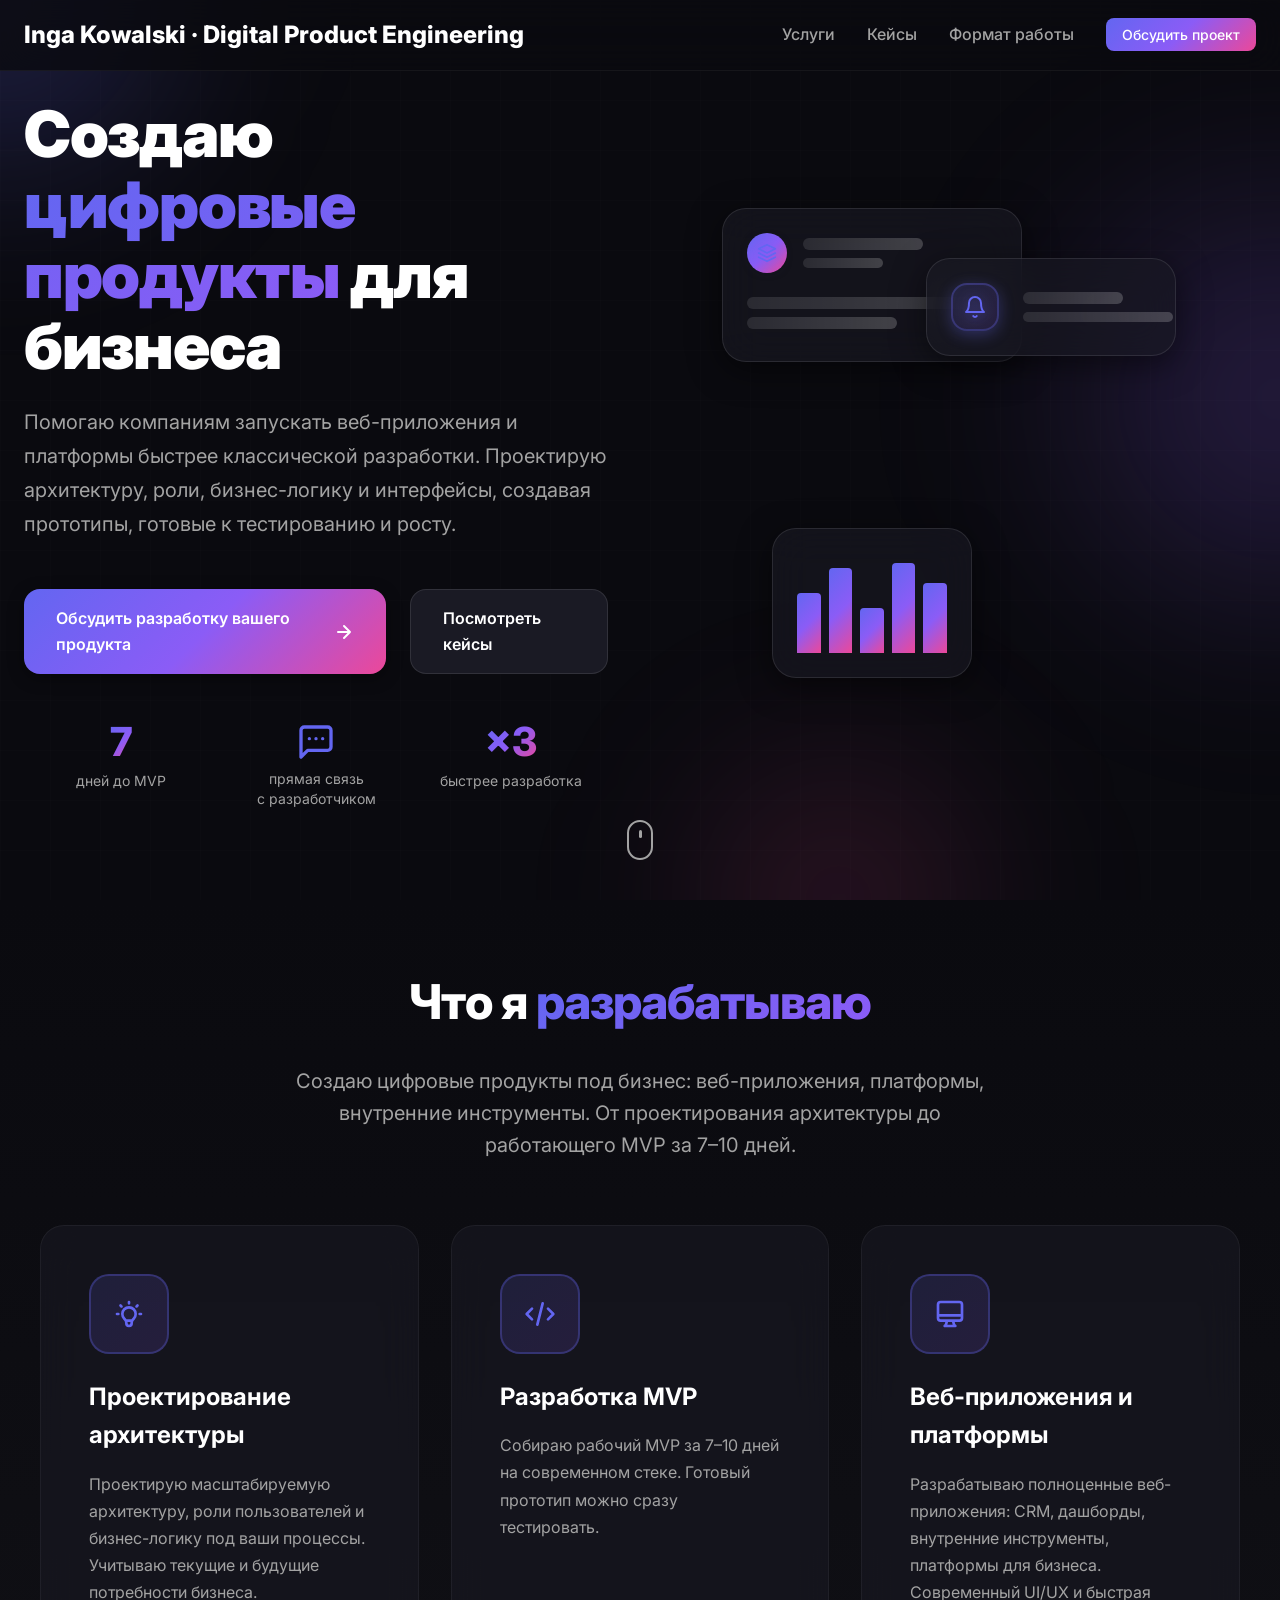
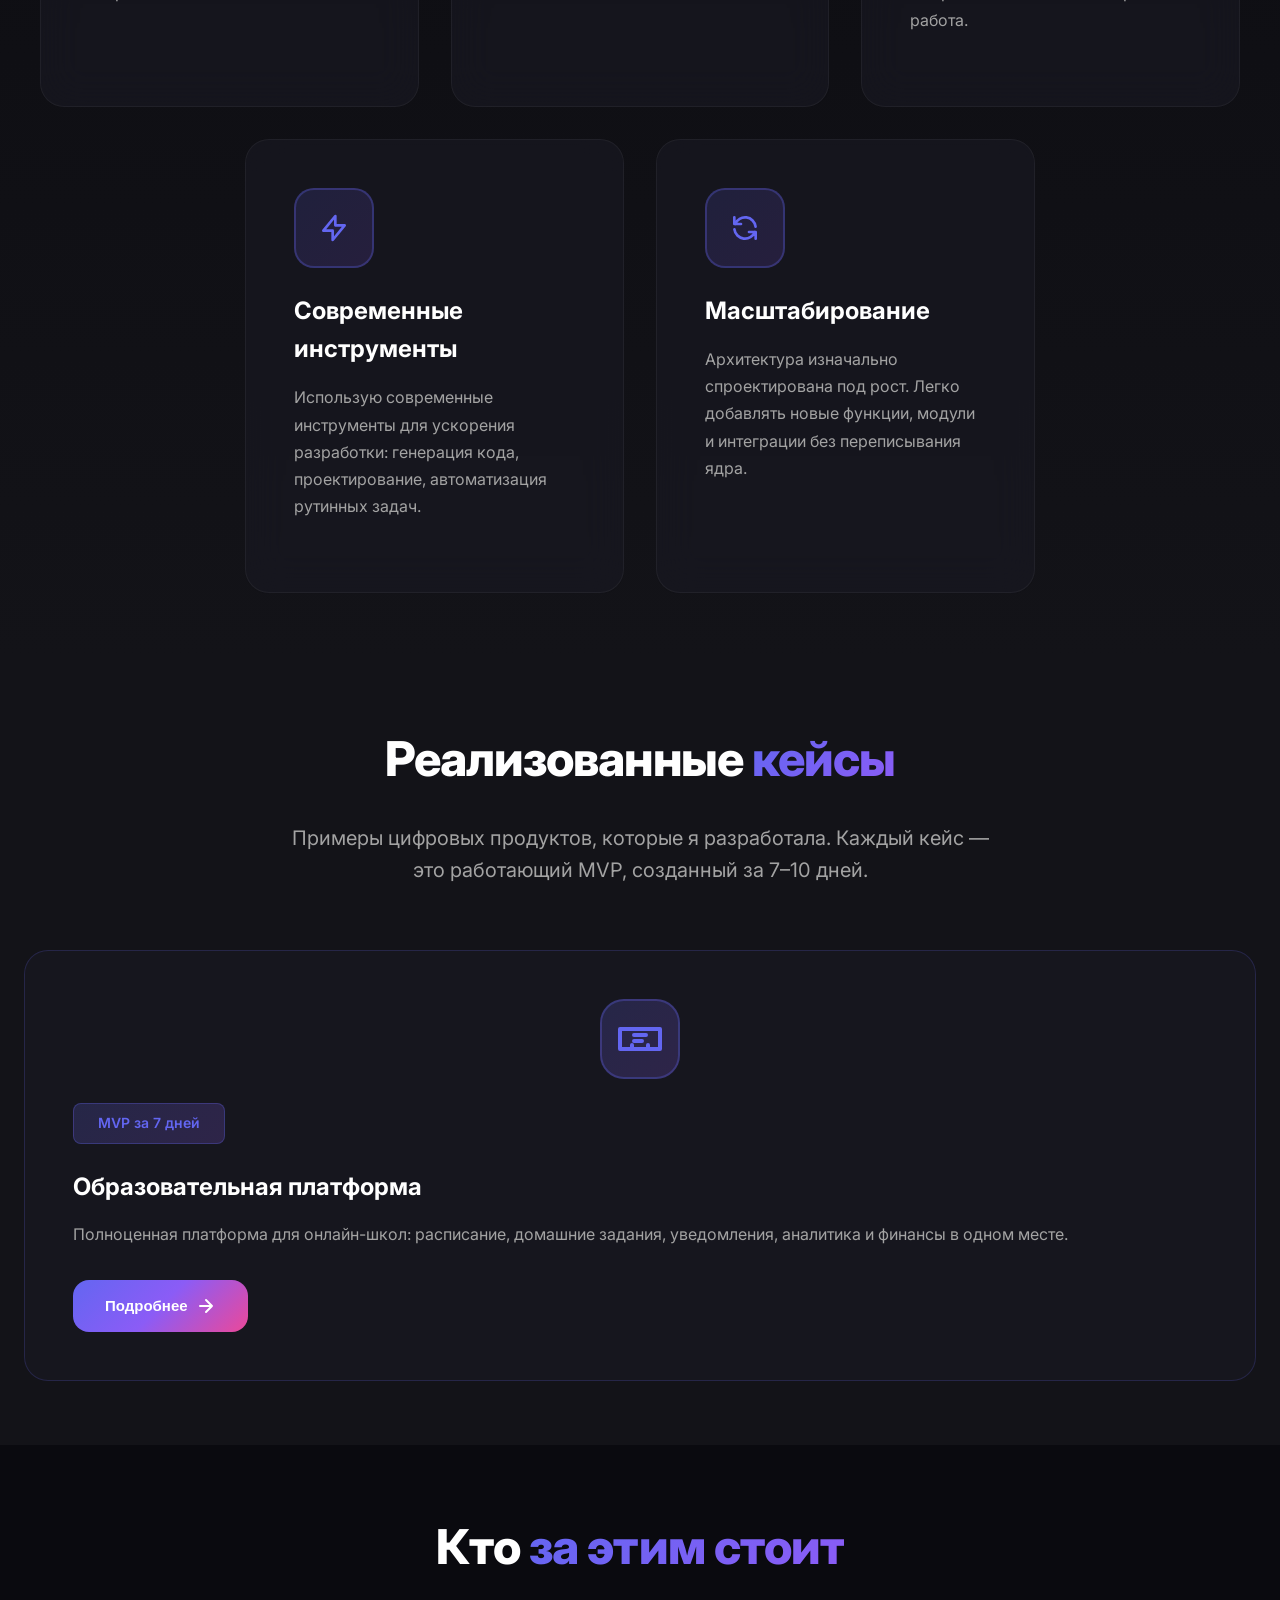
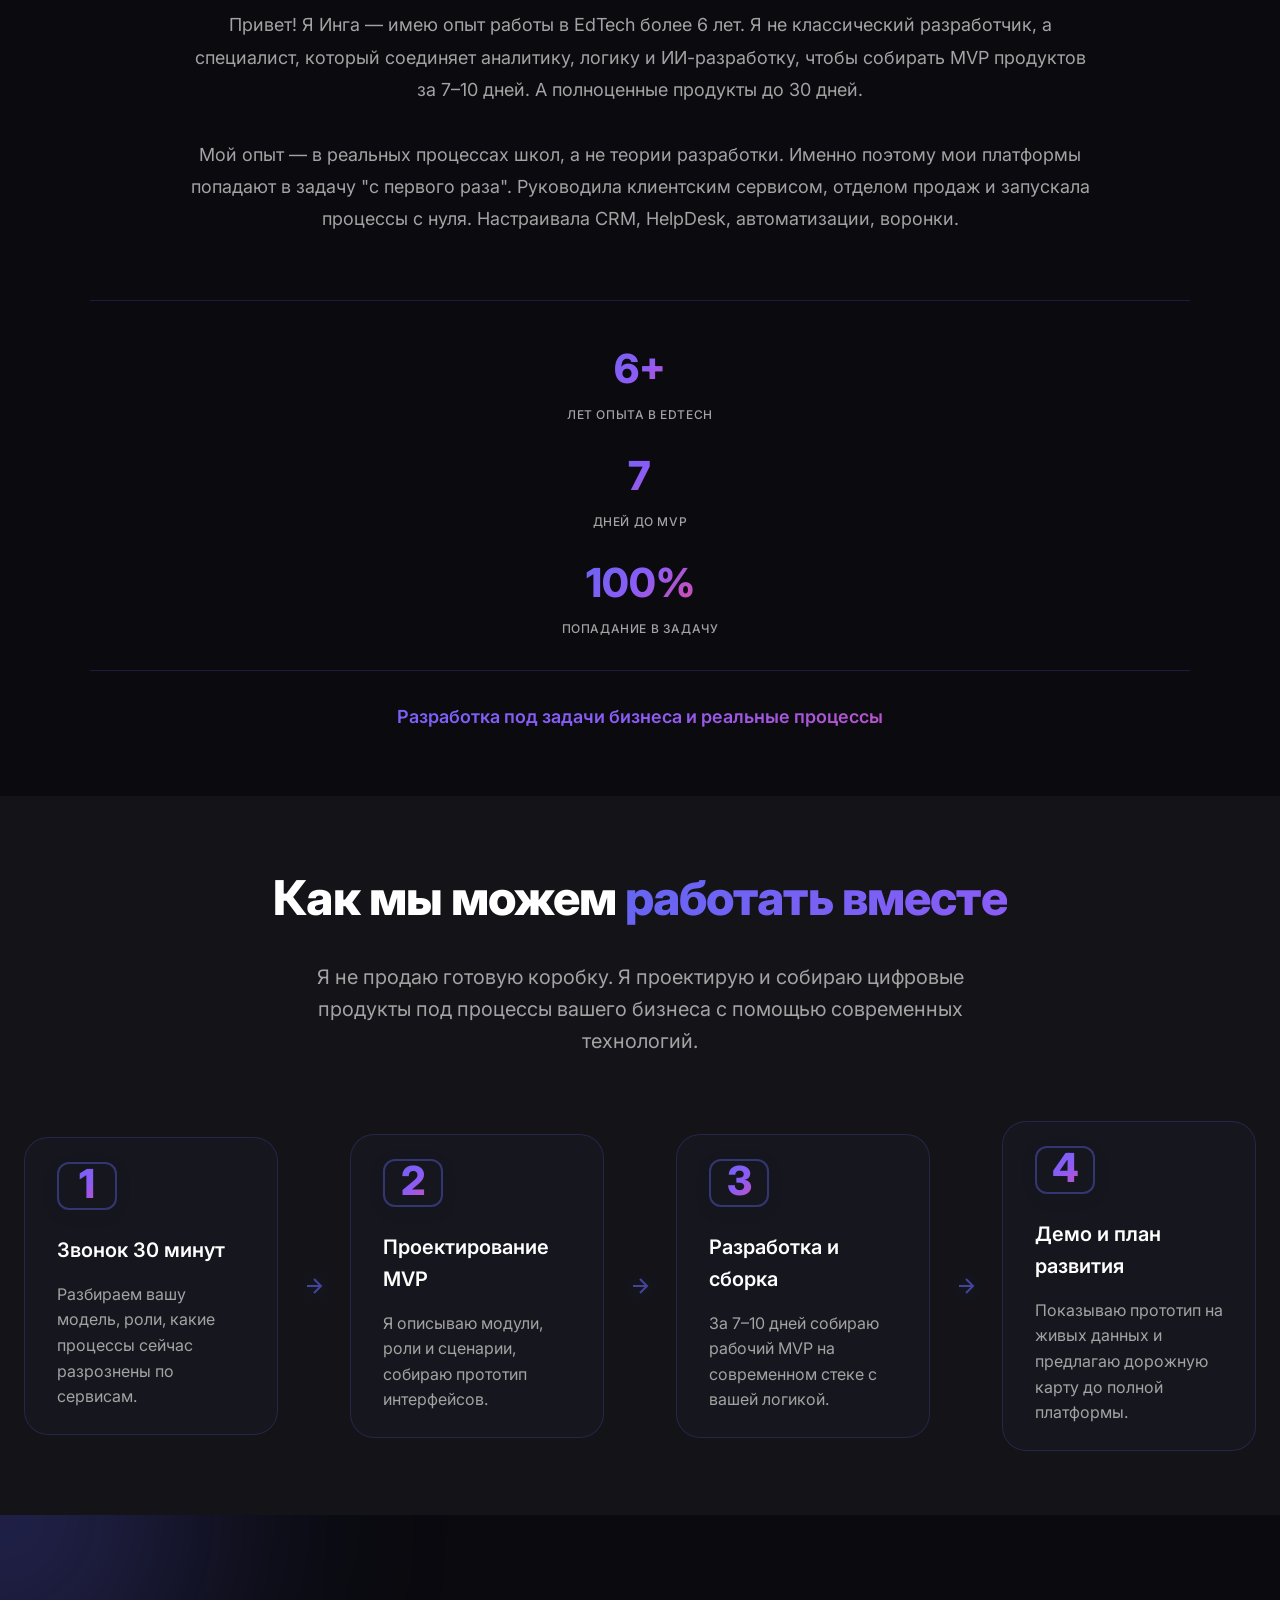
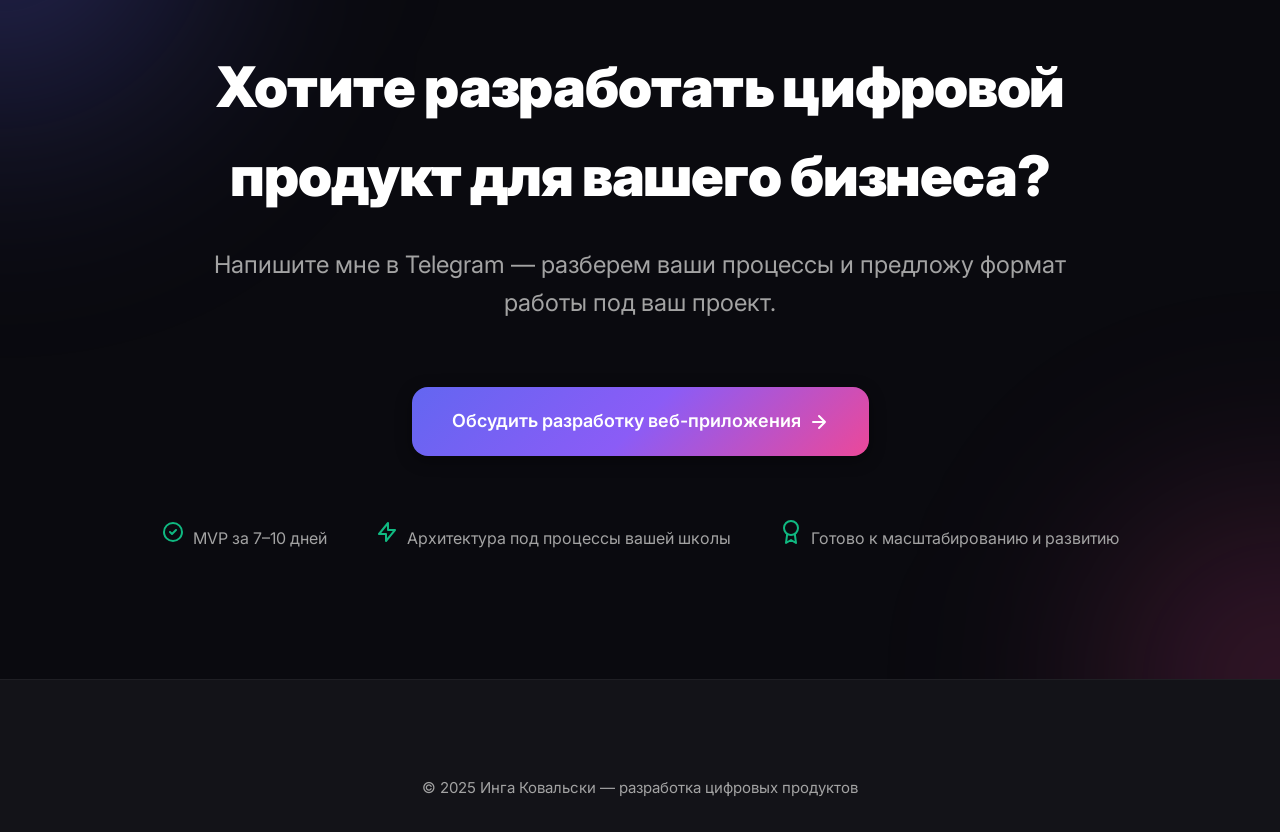
==== index.html @ 505ace52 "feat: replace case icon with monitor/platform icon and remove Technologies nav item" ====
<!DOCTYPE html>
<html lang="ru">
<head>
    <meta charset="UTF-8">
    <meta name="viewport" content="width=device-width, initial-scale=1.0">
    <title>EduPlatform MVP - Платформа для Онлайн-Школ</title>
    <link rel="stylesheet" href="styles.css">
    <link rel="preconnect" href="https://fonts.googleapis.com">
    <link rel="preconnect" href="https://fonts.gstatic.com" crossorigin>
    <link href="https://fonts.googleapis.com/css2?family=Inter:wght@300;400;500;600;700;800;900&display=swap" rel="stylesheet">
</head>
<body>
    <!-- SVG Icons -->
    <div style="display: none;">
        <?xml version="1.0" encoding="UTF-8"?>
        <svg xmlns="http://www.w3.org/2000/svg">
          <defs>
            <linearGradient id="iconGradient" x1="0%" y1="0%" x2="100%" y2="100%">
              <stop offset="0%" style="stop-color:#6366f1;stop-opacity:1" />
              <stop offset="50%" style="stop-color:#8b5cf6;stop-opacity:1" />
              <stop offset="100%" style="stop-color:#ec4899;stop-opacity:1" />
            </linearGradient>
          </defs>
        </svg>
    </div>
    
    <!-- Navigation -->
    <nav class="navbar" id="navbar">
        <div class="container">
            <div class="nav-content">
                <a href="#" class="logo">
                    <span class="logo-text">Inga Kowalski · Digital Product Engineering</span>
                </a>
                <ul class="nav-menu" id="navMenu">
                    <li><a href="#services" class="nav-link">Услуги</a></li>
                    <li><a href="#cases" class="nav-link">Кейсы</a></li>
                    <li><a href="#process" class="nav-link">Формат работы</a></li>
                    <li><a href="#contact" class="nav-link btn-primary-nav">Обсудить проект</a></li>
                </ul>
                <button class="hamburger" id="hamburger">
                    <span></span>
                    <span></span>
                    <span></span>
                </button>
            </div>
        </div>
    </nav>

    <!-- Hero Section -->
    <section class="hero" id="home">
        <div class="hero-background">
            <div class="gradient-orb orb-1"></div>
            <div class="gradient-orb orb-2"></div>
            <div class="gradient-orb orb-3"></div>
            <div class="grid-overlay"></div>
        </div>
        
        <div class="container hero-container">
            <div class="hero-content">
                <h1 class="hero-title">
                    Создаю <span class="gradient-text">цифровые продукты</span> для бизнеса
                </h1>
                <p class="hero-description">
                    Помогаю компаниям запускать веб-приложения и платформы быстрее классической разработки. Проектирую архитектуру, роли, бизнес-логику и интерфейсы, создавая прототипы, готовые к тестированию и росту.
                </p>
                <div class="hero-cta">
                    <a href="https://t.me/kowalski_inga" target="_blank" class="btn btn-primary">
                        <span>Обсудить разработку вашего продукта</span>
                        <svg width="20" height="20" viewBox="0 0 20 20" fill="none">
                            <path d="M4 10H16M16 10L10 4M16 10L10 16" stroke="currentColor" stroke-width="2" stroke-linecap="round" stroke-linejoin="round"/>
                        </svg>
                    </a>
                    <a href="#cases" class="btn btn-secondary">
                        <span>Посмотреть кейсы</span>
                    </a>
                </div>
                <div class="hero-stats">
                    <div class="stat-item">
                        <div class="stat-value">7</div>
                        <div class="stat-label">дней до MVP</div>
                    </div>
                    <div class="stat-item stat-item-connection">
                        <div class="connection-icon-wrapper">
                            <svg class="connection-icon" viewBox="0 0 24 24" width="40" height="40">
                                <path fill="none" stroke="currentColor" stroke-width="2" stroke-linecap="round" stroke-linejoin="round" d="M21 15a2 2 0 0 1-2 2H7l-4 4V5a2 2 0 0 1 2-2h14a2 2 0 0 1 2 2z"/>
                                <path fill="none" stroke="currentColor" stroke-width="2" stroke-linecap="round" stroke-linejoin="round" d="M8 10h.01M12 10h.01M16 10h.01"/>
                            </svg>
                        </div>
                        <div class="stat-label stat-label-two-lines">
                            <span>прямая связь</span>
                            <span>с разработчиком</span>
                        </div>
                    </div>
                    <div class="stat-item">
                        <div class="stat-value">×3</div>
                        <div class="stat-label">быстрее разработка</div>
                    </div>
                </div>
            </div>
            
            <div class="hero-visual">
                <div class="floating-card card-1">
                    <div class="card-header">
                        <div class="card-avatar">
                            <svg class="card-icon" viewBox="0 0 24 24" width="24" height="24">
                                <path fill="none" stroke="currentColor" stroke-width="2" stroke-linecap="round" stroke-linejoin="round" d="M12 2L2 7l10 5 10-5-10-5z"/>
                                <path fill="none" stroke="currentColor" stroke-width="2" stroke-linecap="round" stroke-linejoin="round" d="M2 17l10 5 10-5M2 12l10 5 10-5"/>
                            </svg>
                        </div>
                        <div class="card-info">
                            <div class="card-name"></div>
                            <div class="card-role"></div>
                        </div>
                    </div>
                    <div class="card-content">
                        <div class="card-line"></div>
                        <div class="card-line short"></div>
                    </div>
                </div>
                
                <div class="floating-card card-2">
                    <div class="notification-icon-wrapper">
                        <svg class="notification-icon" viewBox="0 0 24 24" width="32" height="32">
                            <path fill="none" stroke="currentColor" stroke-width="2" stroke-linecap="round" stroke-linejoin="round" d="M18 8A6 6 0 0 0 6 8c0 7-3 9-3 9h18s-3-2-3-9"/>
                            <path fill="none" stroke="currentColor" stroke-width="2" stroke-linecap="round" stroke-linejoin="round" d="M13.73 21a2 2 0 0 1-3.46 0"/>
                        </svg>
                    </div>
                    <div class="notification-content">
                        <div class="notification-title"></div>
                        <div class="notification-text"></div>
                    </div>
                </div>
                
                <div class="floating-card card-3">
                    <div class="chart-bars">
                        <div class="chart-bar" style="--height: 60%"></div>
                        <div class="chart-bar" style="--height: 85%"></div>
                        <div class="chart-bar" style="--height: 45%"></div>
                        <div class="chart-bar" style="--height: 90%"></div>
                        <div class="chart-bar" style="--height: 70%"></div>
                    </div>
                </div>
            </div>
        </div>
        
        <div class="scroll-indicator">
            <div class="mouse">
                <div class="wheel"></div>
            </div>
        </div>
    </section>

    <!-- Services Section -->
    <section class="features" id="services">
        <div class="container">
            <div class="section-header">
                <h2 class="section-title">
                    Что я <span class="gradient-text">разрабатываю</span>
                </h2>
                <p class="section-description">
                    Создаю цифровые продукты под бизнес: веб-приложения, платформы, внутренние инструменты. От проектирования архитектуры до работающего MVP за 7–10 дней.
                </p>
            </div>
            
            <div class="features-grid">
                <div class="feature-card">
                    <div class="feature-icon-wrapper">
                        <svg class="feature-icon" viewBox="0 0 24 24" width="32" height="32">
                            <path fill="none" stroke="currentColor" stroke-width="2" stroke-linecap="round" stroke-linejoin="round" d="M9.663 17h4.673M12 3v1m6.364 1.636l-.707.707M21 12h-1M4 12H3m3.343-5.657l-.707-.707m2.828 9.9a5 5 0 117.072 0l-.548.547A3.374 3.374 0 0014 18.469V19a2 2 0 11-4 0v-.531c0-.895-.356-1.754-.988-2.386l-.548-.547z"/>
                        </svg>
                    </div>
                    <h3 class="feature-title">Проектирование архитектуры</h3>
                    <p class="feature-description">
                        Проектирую масштабируемую архитектуру, роли пользователей и бизнес-логику под ваши процессы. Учитываю текущие и будущие потребности бизнеса.
                    </p>
                </div>
                
                <div class="feature-card">
                    <div class="feature-icon-wrapper">
                        <svg class="feature-icon" viewBox="0 0 24 24" width="32" height="32">
                            <path fill="none" stroke="currentColor" stroke-width="2" stroke-linecap="round" stroke-linejoin="round" d="M10 20l4-16m4 4l4 4-4 4M6 16l-4-4 4-4"/>
                        </svg>
                    </div>
                    <h3 class="feature-title">Разработка MVP</h3>
                    <p class="feature-description">
                        Собираю рабочий MVP за 7–10 дней на современном стеке. Готовый прототип можно сразу тестировать.
                    </p>
                </div>
                
                <div class="feature-card">
                    <div class="feature-icon-wrapper">
                        <svg class="feature-icon" viewBox="0 0 24 24" width="32" height="32">
                            <path fill="none" stroke="currentColor" stroke-width="2" stroke-linecap="round" stroke-linejoin="round" d="M9.75 17L9 20l-1 1h8l-1-1-.75-3M3 13h18M5 17h14a2 2 0 002-2V5a2 2 0 00-2-2H5a2 2 0 00-2 2v10a2 2 0 002 2z"/>
                        </svg>
                    </div>
                    <h3 class="feature-title">Веб-приложения и платформы</h3>
                    <p class="feature-description">
                        Разрабатываю полноценные веб-приложения: CRM, дашборды, внутренние инструменты, платформы для бизнеса. Современный UI/UX и быстрая работа.
                    </p>
                </div>
                
                <div class="feature-card">
                    <div class="feature-icon-wrapper">
                        <svg class="feature-icon" viewBox="0 0 24 24" width="32" height="32">
                            <path fill="none" stroke="currentColor" stroke-width="2" stroke-linecap="round" stroke-linejoin="round" d="M13 10V3L4 14h7v7l9-11h-7z"/>
                        </svg>
                    </div>
                    <h3 class="feature-title">Современные инструменты</h3>
                    <p class="feature-description">
                        Использую современные инструменты для ускорения разработки: генерация кода, проектирование, автоматизация рутинных задач.
                    </p>
                </div>
                
                <div class="feature-card">
                    <div class="feature-icon-wrapper">
                        <svg class="feature-icon" viewBox="0 0 24 24" width="32" height="32">
                            <path fill="none" stroke="currentColor" stroke-width="2" stroke-linecap="round" stroke-linejoin="round" d="M4 4v5h.582m15.356 2A8.001 8.001 0 004.582 9m0 0H9m11 11v-5h-.581m0 0a8.003 8.003 0 01-15.357-2m15.357 2H15"/>
                        </svg>
                    </div>
                    <h3 class="feature-title">Масштабирование</h3>
                    <p class="feature-description">
                        Архитектура изначально спроектирована под рост. Легко добавлять новые функции, модули и интеграции без переписывания ядра.
                    </p>
                </div>
            </div>
        </div>
    </section>

    <!-- Cases Section -->
    <section class="cases" id="cases">
        <div class="container">
            <div class="section-header">
                <h2 class="section-title">
                    Реализованные <span class="gradient-text">кейсы</span>
                </h2>
                <p class="section-description">
                    Примеры цифровых продуктов, которые я разработала. Каждый кейс — это работающий MVP, созданный за 7–10 дней.
                </p>
            </div>
            
            <!-- Cases Grid -->
            <div class="cases-grid">
                <!-- Case Preview: Educational Platform -->
                <div class="case-preview" data-case="education">
                    <div class="case-preview-image">
                        <div class="case-avatar">
                            <svg viewBox="0 0 24 24" width="48" height="48">
                                <path fill="none" stroke="currentColor" stroke-width="2" stroke-linecap="round" stroke-linejoin="round" d="M2 7h20v10H2V7z"/>
                                <path fill="none" stroke="currentColor" stroke-width="2" stroke-linecap="round" stroke-linejoin="round" d="M6 17h12M8 17v-2M16 17v-2"/>
                                <path fill="none" stroke="currentColor" stroke-width="2" stroke-linecap="round" stroke-linejoin="round" d="M9 10h6M9 13h4"/>
                            </svg>
                        </div>
                    </div>
                    <div class="case-preview-content">
                        <div class="case-badge">
                            <span>MVP за 7 дней</span>
                        </div>
                        <h3 class="case-preview-title">Образовательная платформа</h3>
                        <p class="case-preview-description">
                            Полноценная платформа для онлайн-школ: расписание, домашние задания, уведомления, аналитика и финансы в одном месте.
                        </p>
                        <button class="case-preview-btn">
                            <span>Подробнее</span>
                            <svg width="20" height="20" viewBox="0 0 20 20" fill="none">
                                <path d="M4 10H16M16 10L10 4M16 10L10 16" stroke="currentColor" stroke-width="2" stroke-linecap="round" stroke-linejoin="round"/>
                            </svg>
                        </button>
                    </div>
                </div>
            </div>
        </div>
    </section>

    <!-- Case Modal -->
    <div class="case-modal" id="caseModal">
        <div class="case-modal-overlay"></div>
        <div class="case-modal-content">
            <button class="case-modal-close">
                <svg width="24" height="24" viewBox="0 0 24 24" fill="none">
                    <path d="M18 6L6 18M6 6l12 12" stroke="currentColor" stroke-width="2" stroke-linecap="round" stroke-linejoin="round"/>
                </svg>
            </button>
            
            <!-- Case Detail: Educational Platform -->
            <div class="case-detail" data-case-detail="education">
                        <div class="case-header">
                            <div class="case-badge">
                                <span>MVP за 7 дней</span>
                            </div>
                            <h3 class="case-title">Образовательная платформа для онлайн-школ</h3>
                            <p class="case-description">
                                Полноценная платформа, заменяющая таблицы, чат-боты и разрозненные сервисы. Реализованы расписание, домашние задания, уведомления, аналитика и финансы в одном месте.
                            </p>
                        </div>
                        
                        <!-- Key Modules Section -->
                        <div class="case-modules">
                            <div class="container">
                                <div class="section-header">
                                    <h2 class="section-title">
                                        Ключевые модули платформы <span class="gradient-text">в этом кейсе</span>
                                    </h2>
                                    <p class="section-description">
                                        Платформа закрывает весь цикл обучения — от расписания и домашек до аналитики и управления абонементами.
                                    </p>
                                </div>
                                
                                <div class="features-grid">
                                    <div class="feature-card">
                                        <div class="feature-icon-wrapper">
                                            <svg class="feature-icon" viewBox="0 0 24 24" width="32" height="32">
                                                <rect x="3" y="4" width="18" height="18" rx="2" ry="2" fill="none" stroke="currentColor" stroke-width="2"/>
                                                <line x1="16" y1="2" x2="16" y2="6" stroke="currentColor" stroke-width="2" stroke-linecap="round"/>
                                                <line x1="8" y1="2" x2="8" y2="6" stroke="currentColor" stroke-width="2" stroke-linecap="round"/>
                                                <line x1="3" y1="10" x2="21" y2="10" stroke="currentColor" stroke-width="2"/>
                                                <rect x="7" y="14" width="3" height="3" fill="currentColor"/>
                                            </svg>
                                        </div>
                                        <h3 class="feature-title">Умное расписание</h3>
                                        <ul class="feature-list">
                                            <li>Планирование уроков с учётом загруженности преподавателей</li>
                                            <li>Дневной и недельный вид, фильтры по датам и группам</li>
                                            <li>Быстрое редактирование статусов занятий</li>
                                        </ul>
                                    </div>
                                    
                                    <div class="feature-card">
                                        <div class="feature-icon-wrapper">
                                            <svg class="feature-icon" viewBox="0 0 24 24" width="32" height="32">
                                                <path fill="none" stroke="currentColor" stroke-width="2" stroke-linecap="round" stroke-linejoin="round" d="M14 2H6a2 2 0 0 0-2 2v16a2 2 0 0 0 2 2h12a2 2 0 0 0 2-2V8z"/>
                                                <polyline points="14,2 14,8 20,8" fill="none" stroke="currentColor" stroke-width="2" stroke-linecap="round" stroke-linejoin="round"/>
                                                <line x1="9" y1="13" x2="15" y2="13" stroke="currentColor" stroke-width="2" stroke-linecap="round"/>
                                                <line x1="9" y1="17" x2="15" y2="17" stroke="currentColor" stroke-width="2" stroke-linecap="round"/>
                                            </svg>
                                        </div>
                                        <h3 class="feature-title">Домашние задания</h3>
                                        <ul class="feature-list">
                                            <li>Полный цикл работы с ДЗ: создание, отправка, проверка</li>
                                            <li>Загрузка файлов и решений прямо в платформу</li>
                                            <li>Статусы и напоминания ученикам о новых заданиях (Real-time уведомления)</li>
                                        </ul>
                                    </div>
                                    
                                    <div class="feature-card">
                                        <div class="feature-icon-wrapper">
                                            <svg class="feature-icon" viewBox="0 0 24 24" width="32" height="32">
                                                <line x1="18" y1="20" x2="18" y2="10" stroke="currentColor" stroke-width="2" stroke-linecap="round"/>
                                                <line x1="12" y1="20" x2="12" y2="4" stroke="currentColor" stroke-width="2" stroke-linecap="round"/>
                                                <line x1="6" y1="20" x2="6" y2="14" stroke="currentColor" stroke-width="2" stroke-linecap="round"/>
                                            </svg>
                                        </div>
                                        <h3 class="feature-title">Аналитика учеников</h3>
                                        <ul class="feature-list">
                                            <li>Прогресс по урокам и средний балл</li>
                                            <li>История оценок и активности</li>
                                            <li>Учет абонементов и посещений</li>
                                        </ul>
                                    </div>
                                    
                                    <div class="feature-card">
                                        <div class="feature-icon-wrapper">
                                            <svg class="feature-icon" viewBox="0 0 24 24" width="32" height="32">
                                                <path fill="none" stroke="currentColor" stroke-width="2" stroke-linecap="round" stroke-linejoin="round" d="M20 21v-2a4 4 0 0 0-4-4H8a4 4 0 0 0-4 4v2"/>
                                                <circle cx="12" cy="7" r="4" fill="none" stroke="currentColor" stroke-width="2"/>
                                                <polyline points="16,11 19,8 22,11" fill="none" stroke="currentColor" stroke-width="2" stroke-linecap="round" stroke-linejoin="round"/>
                                            </svg>
                                        </div>
                                        <h3 class="feature-title">Кабинет преподавателя</h3>
                                        <ul class="feature-list">
                                            <li>Нагрузка и расписание по каждому преподавателю</li>
                                            <li>Проверка домашних заданий и выставление оценок</li>
                                            <li>Статистика по ученикам и группам</li>
                                        </ul>
                                    </div>
                                    
                                    <div class="feature-card">
                                        <div class="feature-icon-wrapper">
                                            <svg class="feature-icon" viewBox="0 0 24 24" width="32" height="32">
                                                <circle cx="12" cy="12" r="3" fill="none" stroke="currentColor" stroke-width="2"/>
                                                <path fill="none" stroke="currentColor" stroke-width="2" stroke-linecap="round" stroke-linejoin="round" d="M19.4 15a1.65 1.65 0 0 0 .33 1.82l.06.06a2 2 0 0 1 0 2.83 2 2 0 0 1-2.83 0l-.06-.06a1.65 1.65 0 0 0-1.82-.33 1.65 1.65 0 0 0-1 1.51V21a2 2 0 0 1-2 2 2 2 0 0 1-2-2v-.09A1.65 1.65 0 0 0 9 19.4a1.65 1.65 0 0 0-1.82.33l-.06.06a2 2 0 0 1-2.83 0 2 2 0 0 1 0-2.83l.06-.06a1.65 1.65 0 0 0 .33-1.82 1.65 1.65 0 0 0-1.51-1H3a2 2 0 0 1-2-2 2 2 0 0 1 2-2h.09A1.65 1.65 0 0 0 4.6 9a1.65 1.65 0 0 0-.33-1.82l-.06-.06a2 2 0 0 1 0-2.83 2 2 0 0 1 2.83 0l.06.06a1.65 1.65 0 0 0 1.82.33H9a1.65 1.65 0 0 0 1-1.51V3a2 2 0 0 1 2-2 2 2 0 0 1 2 2v.09a1.65 1.65 0 0 0 1 1.51 1.65 1.65 0 0 0 1.82-.33l.06-.06a2 2 0 0 1 2.83 0 2 2 0 0 1 0 2.83l-.06.06a1.65 1.65 0 0 0-.33 1.82V9a1.65 1.65 0 0 0 1.51 1H21a2 2 0 0 1 2 2 2 2 0 0 1-2 2h-.09a1.65 1.65 0 0 0-1.51 1z"/>
                                            </svg>
                                        </div>
                                        <h3 class="feature-title">Админ-панель / CRM</h3>
                                        <ul class="feature-list">
                                            <li>Управление учениками, преподавателями и абонементами</li>
                                            <li>Поиск и фильтры по ключевым метрикам</li>
                                            <li>Дашборды для контроля загрузки и выручки</li>
                                        </ul>
                                    </div>
                                </div>
                            </div>
                        </div>
                        
                        <!-- Roles Section (moved inside case) -->
                        <div class="roles" id="roles">
        <div class="container">
            <div class="section-header">
                <h2 class="section-title">
                    Персонализированный опыт для <span class="gradient-text">каждой роли</span>
                </h2>
                <p class="section-description">
                    В этом кейсе я реализовала три кабинета: ученика, преподавателя и администратора — каждый видит только свои инструменты.
                </p>
            </div>
            
            <div class="roles-tabs">
                <button class="role-tab active" data-role="student">
                    <div class="role-icon">
                        <svg viewBox="0 0 24 24" width="24" height="24">
                            <path fill="none" stroke="currentColor" stroke-width="2" stroke-linecap="round" stroke-linejoin="round" d="M22 10l-10-5-10 5 10 5z"/>
                            <path fill="none" stroke="currentColor" stroke-width="2" stroke-linecap="round" stroke-linejoin="round" d="M6 13.26V16c0 2.21 2.69 4 6 4s6-1.79 6-4v-2.74L12 15z"/>
                        </svg>
                    </div>
                    <span>Ученик</span>
                </button>
                <button class="role-tab" data-role="teacher">
                    <div class="role-icon">
                        <svg viewBox="0 0 24 24" width="24" height="24">
                            <path fill="none" stroke="currentColor" stroke-width="2" stroke-linecap="round" stroke-linejoin="round" d="M20 21v-2a4 4 0 0 0-4-4H8a4 4 0 0 0-4 4v2"/>
                            <circle cx="12" cy="7" r="4" fill="none" stroke="currentColor" stroke-width="2"/>
                            <polyline points="16,11 19,8 22,11" fill="none" stroke="currentColor" stroke-width="2" stroke-linecap="round" stroke-linejoin="round"/>
                        </svg>
                    </div>
                    <span>Преподаватель</span>
                </button>
                <button class="role-tab" data-role="admin">
                    <div class="role-icon">
                        <svg viewBox="0 0 24 24" width="24" height="24">
                            <circle cx="12" cy="12" r="3" fill="none" stroke="currentColor" stroke-width="2"/>
                            <path fill="none" stroke="currentColor" stroke-width="2" stroke-linecap="round" stroke-linejoin="round" d="M19.4 15a1.65 1.65 0 0 0 .33 1.82l.06.06a2 2 0 0 1 0 2.83 2 2 0 0 1-2.83 0l-.06-.06a1.65 1.65 0 0 0-1.82-.33 1.65 1.65 0 0 0-1 1.51V21a2 2 0 0 1-2 2 2 2 0 0 1-2-2v-.09A1.65 1.65 0 0 0 9 19.4a1.65 1.65 0 0 0-1.82.33l-.06.06a2 2 0 0 1-2.83 0 2 2 0 0 1 0-2.83l.06-.06a1.65 1.65 0 0 0 .33-1.82 1.65 1.65 0 0 0-1.51-1H3a2 2 0 0 1-2-2 2 2 0 0 1 2-2h.09A1.65 1.65 0 0 0 4.6 9a1.65 1.65 0 0 0-.33-1.82l-.06-.06a2 2 0 0 1 0-2.83 2 2 0 0 1 2.83 0l.06.06a1.65 1.65 0 0 0 1.82.33H9a1.65 1.65 0 0 0 1-1.51V3a2 2 0 0 1 2-2 2 2 0 0 1 2 2v.09a1.65 1.65 0 0 0 1 1.51 1.65 1.65 0 0 0 1.82-.33l.06-.06a2 2 0 0 1 2.83 0 2 2 0 0 1 0 2.83l-.06.06a1.65 1.65 0 0 0-.33 1.82V9a1.65 1.65 0 0 0 1.51 1H21a2 2 0 0 1 2 2 2 2 0 0 1-2 2h-.09a1.65 1.65 0 0 0-1.51 1z"/>
                        </svg>
                    </div>
                    <span>Администратор</span>
                </button>
            </div>
            
            <div class="roles-content">
                <!-- Student Role -->
                <div class="role-content active" data-role-content="student">
                    <div class="role-split">
                        <div class="role-info">
                            <h3 class="role-title">Личный кабинет ученика</h3>
                            <p class="role-description">
                                Всё необходимое для эффективного обучения и отслеживания прогресса.
                            </p>
                            
                            <div class="role-features">
                                <div class="role-feature-item">
                                    <div class="role-feature-icon-wrapper">
                                        <svg class="role-feature-icon" viewBox="0 0 24 24" width="24" height="24">
                                            <line x1="18" y1="20" x2="18" y2="10" stroke="currentColor" stroke-width="2" stroke-linecap="round"/>
                                            <line x1="12" y1="20" x2="12" y2="4" stroke="currentColor" stroke-width="2" stroke-linecap="round"/>
                                            <line x1="6" y1="20" x2="6" y2="14" stroke="currentColor" stroke-width="2" stroke-linecap="round"/>
                                        </svg>
                                    </div>
                                    <div>
                                        <h4>Дашборд с прогрессом и оценками</h4>
                                        <p>Визуализация прогресса по урокам и успеваемости</p>
                                    </div>
                                </div>
                                
                                <div class="role-feature-item">
                                    <div class="role-feature-icon-wrapper">
                                        <svg class="role-feature-icon" viewBox="0 0 24 24" width="24" height="24">
                                            <path fill="none" stroke="currentColor" stroke-width="2" stroke-linecap="round" stroke-linejoin="round" d="M14 2H6a2 2 0 0 0-2 2v16a2 2 0 0 0 2 2h12a2 2 0 0 0 2-2V8z"/>
                                            <polyline points="14,2 14,8 20,8" fill="none" stroke="currentColor" stroke-width="2" stroke-linecap="round" stroke-linejoin="round"/>
                                            <line x1="9" y1="13" x2="15" y2="13" stroke="currentColor" stroke-width="2" stroke-linecap="round"/>
                                            <line x1="9" y1="17" x2="15" y2="17" stroke="currentColor" stroke-width="2" stroke-linecap="round"/>
                                        </svg>
                                    </div>
                                    <div>
                                        <h4>Управление заданиями и загрузка решений</h4>
                                        <p>Отправка работ и отслеживание статусов проверки</p>
                                    </div>
                                </div>
                                
                                <div class="role-feature-item">
                                    <div class="role-feature-icon-wrapper">
                                        <svg class="role-feature-icon" viewBox="0 0 24 24" width="24" height="24">
                                            <path fill="none" stroke="currentColor" stroke-width="2" stroke-linecap="round" stroke-linejoin="round" d="M22 19a2 2 0 0 1-2 2H4a2 2 0 0 1-2-2V5a2 2 0 0 1 2-2h5l2 3h9a2 2 0 0 1 2 2z"/>
                                        </svg>
                                    </div>
                                    <div>
                                        <h4>Материалы и файлы в одном месте</h4>
                                        <p>Доступ ко всем учебным материалам и вложениям</p>
                                    </div>
                                </div>
                                
                                <div class="role-feature-item">
                                    <div class="role-feature-icon-wrapper">
                                        <svg class="role-feature-icon" viewBox="0 0 24 24" width="24" height="24">
                                            <circle cx="12" cy="5" r="3" fill="currentColor"/>
                                            <circle cx="12" cy="12" r="3" fill="currentColor"/>
                                            <circle cx="12" cy="19" r="3" fill="currentColor"/>
                                        </svg>
                                    </div>
                                    <div>
                                        <h4>Таймлайн активности и уведомлений</h4>
                                        <p>История событий и мгновенные оповещения</p>
                                    </div>
                                </div>
                            </div>
                        </div>
                        
                        <div class="role-visual">
                            <div class="mockup-browser">
                                <div class="browser-header">
                                    <div class="browser-dots">
                                        <span></span><span></span><span></span>
                                    </div>
                                    <div class="browser-url">eduplatform.app/student/dashboard</div>
                                </div>
                                <div class="browser-content">
                                    <div class="dashboard-cards">
                                        <div class="mini-card">
                                            <div class="mini-card-label">Уроков выполнено</div>
                                            <div class="mini-card-value">24<span>/30</span></div>
                                        </div>
                                        <div class="mini-card">
                                            <div class="mini-card-label">Средний балл</div>
                                            <div class="mini-card-value">87<span>/100</span></div>
                                        </div>
                                    </div>
                                    <div class="progress-bar-demo">
                                        <div class="progress-fill" style="--width: 80%"></div>
                                    </div>
                                </div>
                            </div>
                        </div>
                    </div>
                </div>
                
                <!-- Teacher Role -->
                <div class="role-content" data-role-content="teacher">
                    <div class="role-split">
                        <div class="role-info">
                            <h3 class="role-title">Кабинет преподавателя</h3>
                            <p class="role-description">
                                Полный контроль над уроками, заданиями и успеваемостью.
                            </p>
                            
                            <div class="role-features">
                                <div class="role-feature-item">
                                    <div class="role-feature-icon-wrapper">
                                        <svg class="role-feature-icon" viewBox="0 0 24 24" width="24" height="24">
                                            <line x1="18" y1="20" x2="18" y2="10" stroke="currentColor" stroke-width="2" stroke-linecap="round"/>
                                            <line x1="12" y1="20" x2="12" y2="4" stroke="currentColor" stroke-width="2" stroke-linecap="round"/>
                                            <line x1="6" y1="20" x2="6" y2="14" stroke="currentColor" stroke-width="2" stroke-linecap="round"/>
                                        </svg>
                                    </div>
                                    <div>
                                        <h4>Аналитика нагрузки и проведённых уроков</h4>
                                        <p>Статистика и метрики работы преподавателя</p>
                                    </div>
                                </div>
                                
                                <div class="role-feature-item">
                                    <div class="role-feature-icon-wrapper">
                                        <svg class="role-feature-icon" viewBox="0 0 24 24" width="24" height="24">
                                            <polyline points="20 6 9 17 4 12" fill="none" stroke="currentColor" stroke-width="2" stroke-linecap="round" stroke-linejoin="round"/>
                                        </svg>
                                    </div>
                                    <div>
                                        <h4>Проверка домашних заданий и выставление оценок</h4>
                                        <p>Быстрая проверка с оценкой и развёрнутым отзывом</p>
                                    </div>
                                </div>
                                
                                <div class="role-feature-item">
                                    <div class="role-feature-icon-wrapper">
                                        <svg class="role-feature-icon" viewBox="0 0 24 24" width="24" height="24">
                                            <rect x="3" y="4" width="18" height="18" rx="2" ry="2" fill="none" stroke="currentColor" stroke-width="2"/>
                                            <line x1="16" y1="2" x2="16" y2="6" stroke="currentColor" stroke-width="2" stroke-linecap="round"/>
                                            <line x1="8" y1="2" x2="8" y2="6" stroke="currentColor" stroke-width="2" stroke-linecap="round"/>
                                            <line x1="3" y1="10" x2="21" y2="10" stroke="currentColor" stroke-width="2"/>
                                            <rect x="7" y="14" width="3" height="3" fill="currentColor"/>
                                        </svg>
                                    </div>
                                    <div>
                                        <h4>Управление расписанием и статусами занятий</h4>
                                        <p>Создание уроков, редактирование и управление статусами</p>
                                    </div>
                                </div>
                                
                                <div class="role-feature-item">
                                    <div class="role-feature-icon-wrapper">
                                        <svg class="role-feature-icon" viewBox="0 0 24 24" width="24" height="24">
                                            <path fill="none" stroke="currentColor" stroke-width="2" stroke-linecap="round" stroke-linejoin="round" d="M17 21v-2a4 4 0 0 0-4-4H5a4 4 0 0 0-4 4v2"/>
                                            <circle cx="9" cy="7" r="4" fill="none" stroke="currentColor" stroke-width="2"/>
                                            <path fill="none" stroke="currentColor" stroke-width="2" stroke-linecap="round" stroke-linejoin="round" d="M23 21v-2a4 4 0 0 0-3-3.87"/>
                                            <path fill="none" stroke="currentColor" stroke-width="2" stroke-linecap="round" stroke-linejoin="round" d="M16 3.13a4 4 0 0 1 0 7.75"/>
                                        </svg>
                                    </div>
                                    <div>
                                        <h4>Статистика по ученикам и группам</h4>
                                        <p>Подробная аналитика успеваемости каждого ученика</p>
                                    </div>
                                </div>
                            </div>
                        </div>
                        
                        <div class="role-visual">
                            <div class="mockup-browser">
                                <div class="browser-header">
                                    <div class="browser-dots">
                                        <span></span><span></span><span></span>
                                    </div>
                                    <div class="browser-url">eduplatform.app/teacher/analytics</div>
                                </div>
                                <div class="browser-content">
                                    <div class="chart-demo">
                                        <div class="chart-line"></div>
                                    </div>
                                    <div class="stats-grid">
                                        <div class="stat-box">
                                            <div class="stat-label">Проверено ДЗ</div>
                                            <div class="stat-number">42</div>
                                        </div>
                                        <div class="stat-box">
                                            <div class="stat-label">Уроков за неделю</div>
                                            <div class="stat-number">18</div>
                                        </div>
                                    </div>
                                </div>
                            </div>
                        </div>
                    </div>
                </div>
                
                <!-- Admin Role -->
                <div class="role-content" data-role-content="admin">
                    <div class="role-split">
                        <div class="role-info">
                            <h3 class="role-title">Админ-панель и CRM</h3>
                            <p class="role-description">
                                Централизованное управление платформой и ключевыми метриками.
                            </p>
                            
                            <div class="role-features">
                                <div class="role-feature-item">
                                    <div class="role-feature-icon-wrapper">
                                        <svg class="role-feature-icon" viewBox="0 0 24 24" width="24" height="24">
                                            <path fill="none" stroke="currentColor" stroke-width="2" stroke-linecap="round" stroke-linejoin="round" d="M17 21v-2a4 4 0 0 0-4-4H5a4 4 0 0 0-4 4v2"/>
                                            <circle cx="9" cy="7" r="4" fill="none" stroke="currentColor" stroke-width="2"/>
                                            <path fill="none" stroke="currentColor" stroke-width="2" stroke-linecap="round" stroke-linejoin="round" d="M23 21v-2a4 4 0 0 0-3-3.87"/>
                                            <path fill="none" stroke="currentColor" stroke-width="2" stroke-linecap="round" stroke-linejoin="round" d="M16 3.13a4 4 0 0 1 0 7.75"/>
                                        </svg>
                                    </div>
                                    <div>
                                        <h4>Управление учениками и абонементами</h4>
                                        <p>Полный контроль над базой учеников и подписками</p>
                                    </div>
                                </div>
                                
                                <div class="role-feature-item">
                                    <div class="role-feature-icon-wrapper">
                                        <svg class="role-feature-icon" viewBox="0 0 24 24" width="24" height="24">
                                            <path fill="none" stroke="currentColor" stroke-width="2" stroke-linecap="round" stroke-linejoin="round" d="M20 21v-2a4 4 0 0 0-4-4H8a4 4 0 0 0-4 4v2"/>
                                            <circle cx="12" cy="7" r="4" fill="none" stroke="currentColor" stroke-width="2"/>
                                            <polyline points="16,11 19,8 22,11" fill="none" stroke="currentColor" stroke-width="2" stroke-linecap="round" stroke-linejoin="round"/>
                                        </svg>
                                    </div>
                                    <div>
                                        <h4>Управление преподавателями и расписанием</h4>
                                        <p>Назначение на уроки, мониторинг нагрузки</p>
                                    </div>
                                </div>
                                
                                <div class="role-feature-item">
                                    <div class="role-feature-icon-wrapper">
                                        <svg class="role-feature-icon" viewBox="0 0 24 24" width="24" height="24">
                                            <path fill="none" stroke="currentColor" stroke-width="2" stroke-linecap="round" stroke-linejoin="round" d="M22 19a2 2 0 0 1-2 2H4a2 2 0 0 1-2-2V5a2 2 0 0 1 2-2h5l2 3h9a2 2 0 0 1 2 2z"/>
                                        </svg>
                                    </div>
                                    <div>
                                        <h4>Материалы и уроки в едином реестре</h4>
                                        <p>Централизованное хранение всех учебных ресурсов</p>
                                    </div>
                                </div>
                                
                                <div class="role-feature-item">
                                    <div class="role-feature-icon-wrapper">
                                        <svg class="role-feature-icon" viewBox="0 0 24 24" width="24" height="24">
                                            <rect x="3" y="5" width="18" height="14" rx="2" ry="2" fill="none" stroke="currentColor" stroke-width="2"/>
                                            <line x1="3" y1="10" x2="21" y2="10" stroke="currentColor" stroke-width="2"/>
                                            <line x1="7" y1="15" x2="7" y2="15" stroke="currentColor" stroke-width="2" stroke-linecap="round"/>
                                            <line x1="12" y1="15" x2="17" y2="15" stroke="currentColor" stroke-width="2" stroke-linecap="round"/>
                                        </svg>
                                    </div>
                                    <div>
                                        <h4>Дашборды по выручке, загрузке и retention</h4>
                                        <p>Ключевые метрики бизнеса в реальном времени</p>
                                    </div>
                                </div>
                            </div>
                        </div>
                        
                        <div class="role-visual">
                            <div class="mockup-browser">
                                <div class="browser-header">
                                    <div class="browser-dots">
                                        <span></span><span></span><span></span>
                                    </div>
                                    <div class="browser-url">eduplatform.app/admin/dashboard</div>
                                </div>
                                <div class="browser-content">
                                    <div class="admin-tabs">
                                        <div class="admin-tab active">Ученики</div>
                                        <div class="admin-tab">Преподаватели</div>
                                        <div class="admin-tab">Материалы</div>
                                    </div>
                                    <div class="admin-kpi">
                                        <div class="kpi-item">
                                            <div class="kpi-value">156</div>
                                            <div class="kpi-label">Всего учеников</div>
                                        </div>
                                        <div class="kpi-item">
                                            <div class="kpi-value">24</div>
                                            <div class="kpi-label">Преподавателей</div>
                                        </div>
                                    </div>
                                </div>
                            </div>
                        </div>
                    </div>
                </div>
            </div>
                </div>
                
                <!-- Tech Stack for this case -->
                <div class="tech-stack" id="tech">
        <div class="container">
            <div class="section-header">
                <h2 class="section-title">
                    Построено на современном и <span class="gradient-text">масштабируемом стеке</span>
                </h2>
                <p class="section-description">
                    Технологии и архитектура, которые позволяют быстро запускать MVP и безболезненно развивать его в полноценный продукт.
                </p>
            </div>
            
            <div class="tech-grid">
                <div class="tech-card">
                    <div class="tech-icon-wrapper">
                        <svg class="tech-icon" viewBox="0 0 24 24" width="40" height="40">
                            <ellipse cx="12" cy="12" rx="10" ry="4" fill="none" stroke="currentColor" stroke-width="1.5"/>
                            <ellipse cx="12" cy="12" rx="10" ry="4" transform="rotate(60 12 12)" fill="none" stroke="currentColor" stroke-width="1.5"/>
                            <ellipse cx="12" cy="12" rx="10" ry="4" transform="rotate(120 12 12)" fill="none" stroke="currentColor" stroke-width="1.5"/>
                            <circle cx="12" cy="12" r="2" fill="currentColor"/>
                        </svg>
                    </div>
                    <h3 class="tech-name">Frontend</h3>
                    <p class="tech-description">
                        <strong>React + Vite</strong><br>
                        Быстрый интерфейс с компонентной архитектурой.
                    </p>
                </div>
                
                <div class="tech-card">
                    <div class="tech-icon-wrapper">
                        <svg class="tech-icon" viewBox="0 0 24 24" width="40" height="40">
                            <ellipse cx="12" cy="5" rx="9" ry="3" fill="none" stroke="currentColor" stroke-width="2"/>
                            <path fill="none" stroke="currentColor" stroke-width="2" d="M21 12c0 1.66-4 3-9 3s-9-1.34-9-3"/>
                            <path fill="none" stroke="currentColor" stroke-width="2" d="M3 5v14c0 1.66 4 3 9 3s9-1.34 9-3V5"/>
                        </svg>
                    </div>
                    <h3 class="tech-name">Backend & Data</h3>
                    <p class="tech-description">
                        <strong>Supabase, PostgreSQL</strong><br>
                        Хранение данных, авторизация и Realtime-подписки.
                    </p>
                </div>
                
                <div class="tech-card">
                    <div class="tech-icon-wrapper">
                        <svg class="tech-icon" viewBox="0 0 24 24" width="40" height="40">
                            <path fill="currentColor" d="M12 22s8-4 8-10V5l-8-3-8 3v7c0 6 8 10 8 10z"/>
                        </svg>
                    </div>
                    <h3 class="tech-name">Безопасность</h3>
                    <p class="tech-description">
                        <strong>RLS & роли</strong><br>
                        Разграничение прав доступа для учеников, преподавателей и админов.
                    </p>
                </div>
                
                <div class="tech-card">
                    <div class="tech-icon-wrapper">
                        <svg class="tech-icon" viewBox="0 0 24 24" width="40" height="40">
                            <path fill="currentColor" d="M13 2L3 14h8l-1 8 10-12h-8l1-8z"/>
                        </svg>
                    </div>
                    <h3 class="tech-name">Real-time обновления</h3>
                    <p class="tech-description">
                        <strong>WebSocket / Realtime</strong><br>
                        События приходят мгновенно без перезагрузки страниц.
                    </p>
                </div>
                
                <div class="tech-card">
                    <div class="tech-icon-wrapper">
                        <svg class="tech-icon" viewBox="0 0 24 24" width="40" height="40">
                            <path fill="currentColor" d="M12 2C6.49 2 2 6.49 2 12s4.49 10 10 10c1.38 0 2.5-.56 2.5-1.25 0-.34-.14-.66-.38-.92-.23-.25-.38-.58-.38-.83 0-.69.56-1.25 1.25-1.25H16c3.31 0 6-2.69 6-6 0-4.96-4.49-9-10-9z"/>
                            <circle cx="7" cy="10" r="1.5" fill="rgba(10,10,15,0.9)"/>
                            <circle cx="11" cy="7" r="1.5" fill="rgba(10,10,15,0.9)"/>
                            <circle cx="15" cy="10" r="1.5" fill="rgba(10,10,15,0.9)"/>
                            <circle cx="13" cy="14" r="1.5" fill="rgba(10,10,15,0.9)"/>
                        </svg>
                    </div>
                    <h3 class="tech-name">Modern UI/UX</h3>
                    <p class="tech-description">
                        <strong>Стекло, анимации</strong><br>
                        Интерфейс, который приятно использовать каждый день.
                    </p>
                </div>
                
                <div class="tech-card">
                    <div class="tech-icon-wrapper">
                        <svg class="tech-icon" viewBox="0 0 24 24" width="40" height="40">
                            <circle cx="12" cy="12" r="10" fill="none" stroke="currentColor" stroke-width="2"/>
                            <circle cx="12" cy="12" r="6" fill="none" stroke="currentColor" stroke-width="2"/>
                            <circle cx="12" cy="12" r="2" fill="currentColor"/>
                        </svg>
                    </div>
                    <h3 class="tech-name">Оптимизация и масштаб</h3>
                    <p class="tech-description">
                        <strong>Индексы, views, агрегации</strong><br>
                        Платформа готова к росту количества школ и учеников.
                    </p>
                </div>
            </div>
                        </div>
                    </div>
                </div>
            </div>
        </div>
                    </div>
                </div>
            </div>
        </div>
                    </div>
                </div>
            </div>
        </div>
                    </div>
                </div>
            </div>
        </div>
    </section>

    <!-- About Me Section -->
    <section class="about-me" id="about">
        <div class="container">
            <div class="about-content">
                <h2 class="section-title">
                    Кто <span class="gradient-text">за этим стоит</span>
                </h2>
                <p class="about-description">
                    Привет! Я Инга — имею опыт работы в EdTech более 6 лет. Я не классический разработчик, а специалист, который соединяет аналитику, логику и ИИ-разработку, чтобы собирать MVP продуктов за 7–10 дней. А полноценные продукты до 30 дней.
                </p>
                <p class="about-description">
                    Мой опыт — в реальных процессах школ, а не теории разработки. Именно поэтому мои платформы попадают в задачу "с первого раза". Руководила клиентским сервисом, отделом продаж и запускала процессы с нуля. Настраивала CRM, HelpDesk, автоматизации, воронки.
                </p>
                
                <div class="about-stats">
                    <div class="about-stat-item">
                        <div class="about-stat-value">6+</div>
                        <div class="about-stat-label">лет опыта в EdTech</div>
                    </div>
                    <div class="about-stat-item">
                        <div class="about-stat-value">7</div>
                        <div class="about-stat-label">дней до MVP</div>
                    </div>
                    <div class="about-stat-item">
                        <div class="about-stat-value">100%</div>
                        <div class="about-stat-label">попадание в задачу</div>
                    </div>
                </div>
                
                <p class="about-tagline">
                    Разработка под задачи бизнеса и реальные процессы
                </p>
            </div>
        </div>
    </section>

    <!-- How I Work Section -->
    <section class="how-i-work" id="process">
        <div class="container">
            <div class="section-header">
                <h2 class="section-title">
                    Как мы можем <span class="gradient-text">работать вместе</span>
                </h2>
                <p class="section-description">
                    Я не продаю готовую коробку. Я проектирую и собираю цифровые продукты под процессы вашего бизнеса с помощью современных технологий.
                </p>
            </div>
            
            <div class="work-steps">
                <div class="work-step">
                    <div class="step-number">1</div>
                    <div class="step-content-block">
                        <h3 class="step-title">Звонок 30 минут</h3>
                        <p class="step-description">
                            Разбираем вашу модель, роли, какие процессы сейчас разрознены по сервисам.
                        </p>
                    </div>
                </div>
                
                <div class="step-arrow">
                    <svg viewBox="0 0 24 24" width="32" height="32" fill="none" stroke="currentColor" stroke-width="2">
                        <path d="M5 12h14M12 5l7 7-7 7"/>
                    </svg>
                </div>
                
                <div class="work-step">
                    <div class="step-number">2</div>
                    <div class="step-content-block">
                        <h3 class="step-title">Проектирование MVP</h3>
                        <p class="step-description">
                            Я описываю модули, роли и сценарии, собираю прототип интерфейсов.
                        </p>
                    </div>
                </div>
                
                <div class="step-arrow">
                    <svg viewBox="0 0 24 24" width="32" height="32" fill="none" stroke="currentColor" stroke-width="2">
                        <path d="M5 12h14M12 5l7 7-7 7"/>
                    </svg>
                </div>
                
                <div class="work-step">
                    <div class="step-number">3</div>
                    <div class="step-content-block">
                        <h3 class="step-title">Разработка и сборка</h3>
                        <p class="step-description">
                            За 7–10 дней собираю рабочий MVP на современном стеке с вашей логикой.
                        </p>
                    </div>
                </div>
                
                <div class="step-arrow">
                    <svg viewBox="0 0 24 24" width="32" height="32" fill="none" stroke="currentColor" stroke-width="2">
                        <path d="M5 12h14M12 5l7 7-7 7"/>
                    </svg>
                </div>
                
                <div class="work-step">
                    <div class="step-number">4</div>
                    <div class="step-content-block">
                        <h3 class="step-title">Демо и план развития</h3>
                        <p class="step-description">
                            Показываю прототип на живых данных и предлагаю дорожную карту до полной платформы.
                        </p>
                    </div>
                </div>
            </div>
        </div>
    </section>

    <!-- CTA Section -->
    <section class="cta-section" id="contact">
        <div class="cta-background">
            <div class="cta-orb cta-orb-1"></div>
            <div class="cta-orb cta-orb-2"></div>
        </div>
        
        <div class="container">
            <div class="cta-content">
                <h2 class="cta-title">Хотите разработать цифровой продукт для вашего бизнеса?</h2>
                <p class="cta-description">
                    Напишите мне в Telegram — разберем ваши процессы и предложу формат работы под ваш проект.
                </p>
                <div class="cta-buttons">
                    <a href="https://t.me/kowalski_inga" target="_blank" class="btn btn-primary btn-large">
                        <span>Обсудить разработку веб-приложения</span>
                        <svg width="20" height="20" viewBox="0 0 20 20" fill="none">
                            <path d="M4 10H16M16 10L10 4M16 10L10 16" stroke="currentColor" stroke-width="2" stroke-linecap="round" stroke-linejoin="round"/>
                        </svg>
                    </a>
                </div>
                
                <div class="cta-features">
                    <div class="cta-feature">
                        <svg width="24" height="24" viewBox="0 0 24 24" fill="none">
                            <path d="M9 12L11 14L15 10M21 12C21 16.9706 16.9706 21 12 21C7.02944 21 3 16.9706 3 12C3 7.02944 7.02944 3 12 3C16.9706 3 21 7.02944 21 12Z" stroke="currentColor" stroke-width="2" stroke-linecap="round" stroke-linejoin="round"/>
                        </svg>
                        <span>MVP за 7–10 дней</span>
                    </div>
                    <div class="cta-feature">
                        <svg width="24" height="24" viewBox="0 0 24 24" fill="none">
                            <path d="M13 10V3L4 14H11V21L20 10H13Z" stroke="currentColor" stroke-width="2" stroke-linecap="round" stroke-linejoin="round"/>
                        </svg>
                        <span>Архитектура под процессы вашей школы</span>
                    </div>
                    <div class="cta-feature">
                        <svg width="24" height="24" viewBox="0 0 24 24" fill="none">
                            <path d="M12 15C15.866 15 19 11.866 19 8C19 4.13401 15.866 1 12 1C8.13401 1 5 4.13401 5 8C5 11.866 8.13401 15 12 15Z" stroke="currentColor" stroke-width="2" stroke-linecap="round" stroke-linejoin="round"/>
                            <path d="M8.21 13.89L7 23L12 20L17 23L15.79 13.88" stroke="currentColor" stroke-width="2" stroke-linecap="round" stroke-linejoin="round"/>
                        </svg>
                        <span>Готово к масштабированию и развитию</span>
                    </div>
                </div>
            </div>
        </div>
    </section>

    <!-- Footer -->
    <footer class="footer">
        <div class="container">
            <div class="footer-bottom">
                <p>&copy; 2025 Инга Ковальски — разработка цифровых продуктов</p>
            </div>
        </div>
    </footer>

    <script src="script.js"></script>
</body>
</html>
---- styles.css ----
/* Reset and Base Styles */
* {
    margin: 0;
    padding: 0;
    box-sizing: border-box;
}

:root {
    /* Dark Theme Colors */
    --bg-primary: #0a0a0f;
    --bg-secondary: #131318;
    --bg-tertiary: #1a1a24;
    --bg-card: rgba(26, 26, 36, 0.6);
    --bg-card-hover: rgba(26, 26, 36, 0.9);
    
    /* Accent Colors */
    --accent-primary: #6366f1;
    --accent-secondary: #8b5cf6;
    --accent-tertiary: #ec4899;
    --accent-success: #10b981;
    --accent-warning: #f59e0b;
    
    /* Text Colors */
    --text-primary: #ffffff;
    --text-secondary: #a3a3a3;
    --text-tertiary: #737373;
    
    /* Gradients */
    --gradient-primary: linear-gradient(135deg, #6366f1 0%, #8b5cf6 50%, #ec4899 100%);
    --gradient-secondary: linear-gradient(135deg, #0ea5e9 0%, #6366f1 100%);
    --gradient-orb: radial-gradient(circle, rgba(99, 102, 241, 0.4) 0%, transparent 70%);
    
    /* Spacing */
    --spacing-xs: 0.5rem;
    --spacing-sm: 1rem;
    --spacing-md: 1.5rem;
    --spacing-lg: 2rem;
    --spacing-xl: 3rem;
    --spacing-2xl: 4rem;
    
    /* Border Radius */
    --radius-sm: 0.5rem;
    --radius-md: 1rem;
    --radius-lg: 1.5rem;
    --radius-xl: 2rem;
    
    /* Transitions */
    --transition-fast: 0.2s ease;
    --transition-base: 0.3s ease;
    --transition-slow: 0.5s ease;
    
    /* Shadows */
    --shadow-sm: 0 2px 8px rgba(0, 0, 0, 0.3);
    --shadow-md: 0 4px 16px rgba(0, 0, 0, 0.4);
    --shadow-lg: 0 8px 32px rgba(0, 0, 0, 0.5);
    --shadow-glow: 0 0 40px rgba(99, 102, 241, 0.3);
}

html {
    scroll-behavior: smooth;
}

body {
    font-family: 'Inter', -apple-system, BlinkMacSystemFont, 'Segoe UI', sans-serif;
    background-color: var(--bg-primary);
    color: var(--text-primary);
    line-height: 1.6;
    overflow-x: hidden;
}

.container {
    max-width: 1280px;
    margin: 0 auto;
    padding: 0 var(--spacing-md);
}

/* Navigation */
.navbar {
    position: fixed;
    top: 0;
    left: 0;
    right: 0;
    z-index: 1000;
    background-color: rgba(10, 10, 15, 0.8);
    backdrop-filter: blur(20px);
    border-bottom: 1px solid rgba(255, 255, 255, 0.05);
    transition: var(--transition-base);
}

.navbar.scrolled {
    background-color: rgba(10, 10, 15, 0.95);
    box-shadow: var(--shadow-md);
}

.nav-content {
    display: flex;
    justify-content: space-between;
    align-items: center;
    padding: var(--spacing-sm) 0;
}

.logo {
    display: flex;
    align-items: center;
    gap: var(--spacing-xs);
    text-decoration: none;
    font-size: 1.5rem;
    font-weight: 800;
    color: var(--text-primary);
    transition: var(--transition-fast);
}

.logo:hover {
    transform: scale(1.05);
}

/* Logo Icon Wrapper */
.logo-icon-wrapper {
    width: 40px;
    height: 40px;
    display: flex;
    align-items: center;
    justify-content: center;
    background: var(--gradient-primary);
    border-radius: 10px;
    box-shadow: 0 4px 15px rgba(99, 102, 241, 0.4);
    animation: float 3s ease-in-out infinite;
    transition: var(--transition-base);
}

.logo:hover .logo-icon-wrapper {
    transform: translateY(-2px);
    box-shadow: 0 6px 20px rgba(99, 102, 241, 0.6);
}

.logo-icon {
    color: white;
    display: block;
}

@keyframes float {
    0%, 100% { transform: translateY(0); }
    50% { transform: translateY(-5px); }
}

.nav-menu {
    display: flex;
    list-style: none;
    gap: var(--spacing-lg);
    align-items: center;
}

.nav-link {
    text-decoration: none;
    color: var(--text-secondary);
    font-weight: 500;
    transition: var(--transition-fast);
    position: relative;
}

.nav-link::after {
    content: '';
    position: absolute;
    bottom: -4px;
    left: 0;
    width: 0;
    height: 2px;
    background: var(--gradient-primary);
    transition: var(--transition-fast);
}

.nav-link:hover {
    color: var(--text-primary);
}

.nav-link:hover::after {
    width: 100%;
}

.btn-primary-nav {
    padding: var(--spacing-xs) var(--spacing-md);
    background: var(--gradient-primary);
    border-radius: var(--radius-sm);
    color: var(--text-primary) !important;
    white-space: nowrap;
    font-weight: 500;
}

.btn-primary-nav::after {
    display: none;
}

.btn-primary-nav:hover {
    transform: translateY(-2px);
    box-shadow: var(--shadow-glow);
}

.hamburger {
    display: none;
    flex-direction: column;
    gap: 5px;
    background: none;
    border: none;
    cursor: pointer;
    padding: var(--spacing-xs);
}

.hamburger span {
    width: 25px;
    height: 2px;
    background: var(--text-primary);
    transition: var(--transition-fast);
}

/* Hero Section */
.hero {
    position: relative;
    min-height: 100vh;
    display: flex;
    align-items: center;
    padding-top: 80px;
    overflow: hidden;
}

.hero-background {
    position: absolute;
    top: 0;
    left: 0;
    right: 0;
    bottom: 0;
    z-index: 0;
}

.gradient-orb {
    position: absolute;
    border-radius: 50%;
    filter: blur(80px);
    animation: orbit 20s ease-in-out infinite;
}

.orb-1 {
    width: 500px;
    height: 500px;
    background: radial-gradient(circle, rgba(99, 102, 241, 0.3) 0%, transparent 70%);
    top: -250px;
    left: -250px;
    animation: orbit 20s ease-in-out infinite;
}

.orb-2 {
    width: 600px;
    height: 600px;
    background: radial-gradient(circle, rgba(139, 92, 246, 0.25) 0%, transparent 70%);
    top: 100px;
    right: -300px;
    animation: orbit 25s ease-in-out infinite reverse;
}

.orb-3 {
    width: 400px;
    height: 400px;
    background: radial-gradient(circle, rgba(236, 72, 153, 0.2) 0%, transparent 70%);
    bottom: -200px;
    left: 50%;
    transform: translateX(-50%);
    animation: orbit 30s ease-in-out infinite;
}

@keyframes orbit {
    0%, 100% { transform: translate(0, 0) scale(1); }
    25% { transform: translate(30px, -30px) scale(1.1); }
    50% { transform: translate(-20px, 20px) scale(0.9); }
    75% { transform: translate(20px, 30px) scale(1.05); }
}

.grid-overlay {
    position: absolute;
    top: 0;
    left: 0;
    right: 0;
    bottom: 0;
    background-image: 
        linear-gradient(rgba(255, 255, 255, 0.02) 1px, transparent 1px),
        linear-gradient(90deg, rgba(255, 255, 255, 0.02) 1px, transparent 1px);
    background-size: 50px 50px;
    opacity: 0.5;
}

.hero-container {
    position: relative;
    z-index: 1;
    display: grid;
    grid-template-columns: 1fr 1fr;
    gap: var(--spacing-2xl);
    align-items: center;
}

.hero-content {
    animation: fadeInUp 1s ease-out;
}

@keyframes fadeInUp {
    from {
        opacity: 0;
        transform: translateY(30px);
    }
    to {
        opacity: 1;
        transform: translateY(0);
    }
}

@keyframes fadeInLeft {
    from {
        opacity: 0;
        transform: translateX(-20px);
    }
    to {
        opacity: 1;
        transform: translateX(0);
    }
}

.hero-badge {
    display: inline-flex;
    align-items: center;
    gap: var(--spacing-xs);
    padding: var(--spacing-xs) var(--spacing-md);
    background: rgba(99, 102, 241, 0.1);
    border: 1px solid rgba(99, 102, 241, 0.3);
    border-radius: 50px;
    color: var(--accent-primary);
    font-size: 0.875rem;
    font-weight: 600;
    margin-bottom: var(--spacing-lg);
    animation: pulse 2s ease-in-out infinite;
}

@keyframes pulse {
    0%, 100% { transform: scale(1); opacity: 1; }
    50% { transform: scale(1.05); opacity: 0.9; }
}

/* Badge Icon Wrapper */
.badge-icon-wrapper {
    width: 24px;
    height: 24px;
    display: flex;
    align-items: center;
    justify-content: center;
    background: linear-gradient(135deg, rgba(99, 102, 241, 0.2) 0%, rgba(139, 92, 246, 0.2) 100%);
    border: 1.5px solid rgba(99, 102, 241, 0.5);
    border-radius: 6px;
    animation: pulse 2s ease-in-out infinite;
    flex-shrink: 0;
}

.badge-icon {
    color: var(--accent-primary);
    display: block;
}

.hero-title {
    font-size: 4rem;
    font-weight: 900;
    line-height: 1.1;
    margin-bottom: var(--spacing-md);
    letter-spacing: -0.02em;
}

.gradient-text {
    background: var(--gradient-primary);
    -webkit-background-clip: text;
    -webkit-text-fill-color: transparent;
    background-clip: text;
    animation: gradientShift 3s ease infinite;
}

@keyframes gradientShift {
    0%, 100% { filter: hue-rotate(0deg); }
    50% { filter: hue-rotate(20deg); }
}

.hero-description {
    font-size: 1.25rem;
    color: var(--text-secondary);
    margin-bottom: var(--spacing-xl);
    max-width: 600px;
    line-height: 1.7;
}

.hero-cta {
    display: flex;
    gap: var(--spacing-md);
    margin-bottom: var(--spacing-xl);
}

.btn {
    display: inline-flex;
    align-items: center;
    gap: var(--spacing-xs);
    padding: 1rem 2rem;
    font-size: 1rem;
    font-weight: 600;
    text-decoration: none;
    border-radius: var(--radius-md);
    transition: all var(--transition-base);
    cursor: pointer;
    border: none;
    position: relative;
    overflow: hidden;
}

.btn::before {
    content: '';
    position: absolute;
    top: 0;
    left: -100%;
    width: 100%;
    height: 100%;
    background: linear-gradient(90deg, transparent, rgba(255, 255, 255, 0.2), transparent);
    transition: var(--transition-slow);
}

.btn:hover::before {
    left: 100%;
}

.btn-primary {
    background: var(--gradient-primary);
    color: var(--text-primary);
    box-shadow: var(--shadow-md);
}

.btn-primary:hover {
    transform: translateY(-2px);
    box-shadow: var(--shadow-glow);
}

.btn-secondary {
    background: var(--bg-tertiary);
    color: var(--text-primary);
    border: 1px solid rgba(255, 255, 255, 0.1);
}

.btn-secondary:hover {
    background: var(--bg-card-hover);
    border-color: rgba(255, 255, 255, 0.2);
    transform: translateY(-2px);
}

.btn-large {
    padding: 1.25rem 2.5rem;
    font-size: 1.125rem;
}

.btn svg {
    display: inline-flex;
    align-items: center;
    flex-shrink: 0;
    margin-top: 1px;
}

.hero-stats {
    display: flex;
    gap: 0;
    justify-content: space-between;
    width: 100%;
    max-width: 100%;
}

.stat-item {
    animation: fadeInUp 1s ease-out;
    animation-delay: 0.3s;
    opacity: 0;
    animation-fill-mode: forwards;
    display: flex;
    flex-direction: column;
    align-items: center;
    flex: 1 1 0;
    text-align: center;
}

.stat-item:nth-child(2) {
    animation-delay: 0.4s;
}

.stat-item:nth-child(3) {
    animation-delay: 0.5s;
}

.stat-item-connection {
    display: flex;
    flex-direction: column;
    align-items: center;
    gap: 0;
    flex: 1 1 0;
    text-align: center;
}

.stat-item-connection .connection-icon-wrapper {
    height: 2.5rem;
    margin-bottom: var(--spacing-xs);
}

.connection-icon-wrapper {
    position: relative;
    width: 48px;
    height: 40px;
    display: flex;
    align-items: center;
    justify-content: center;
    margin-bottom: 0;
    margin-top: 0;
}

.connection-icon {
    position: relative;
    color: var(--accent-primary);
    width: 40px;
    height: 40px;
    transition: transform 0.3s ease, filter 0.3s ease;
}

.connection-icon:hover {
    transform: scale(1.1);
    filter: drop-shadow(0 0 8px rgba(99, 102, 241, 0.8));
}

.stat-item-connection .stat-label {
    font-size: 0.875rem;
    color: var(--text-secondary);
    text-align: center;
    margin-top: 0;
}

.stat-label-two-lines {
    display: flex;
    flex-direction: column;
    align-items: center;
    gap: 2px;
    line-height: 1.3;
    text-align: center;
}

.stat-value {
    font-size: 2.5rem;
    font-weight: 800;
    background: var(--gradient-primary);
    -webkit-background-clip: text;
    -webkit-text-fill-color: transparent;
    background-clip: text;
    line-height: 1;
    margin-bottom: var(--spacing-xs);
    transition: transform 0.3s ease, filter 0.3s ease;
    display: inline-block;
}

.stat-item:hover .stat-value {
    transform: scale(1.1);
    filter: drop-shadow(0 0 8px rgba(99, 102, 241, 0.8));
}

.stat-label {
    color: var(--text-secondary);
    font-size: 0.875rem;
}

/* Hero Visual */
.hero-visual {
    position: relative;
    height: 600px;
    animation: fadeIn 1s ease-out 0.5s;
    animation-fill-mode: backwards;
}

@keyframes fadeIn {
    from { opacity: 0; }
    to { opacity: 1; }
}

.floating-card {
    position: absolute;
    background: var(--bg-card);
    backdrop-filter: blur(20px);
    border: 1px solid rgba(255, 255, 255, 0.1);
    border-radius: var(--radius-lg);
    padding: var(--spacing-md);
    box-shadow: var(--shadow-lg);
    animation: floatCard 6s ease-in-out infinite;
}

@keyframes floatCard {
    0%, 100% { transform: translateY(0) rotate(0deg); }
    25% { transform: translateY(-20px) rotate(1deg); }
    50% { transform: translateY(-10px) rotate(-1deg); }
    75% { transform: translateY(-15px) rotate(0.5deg); }
}

.card-1 {
    top: 50px;
    left: 50px;
    width: 300px;
    animation-delay: 0s;
}

.card-avatar {
    display: flex;
    align-items: center;
    justify-content: center;
}

.card-avatar .card-icon {
    color: var(--accent-primary);
    filter: drop-shadow(0 2px 8px rgba(99, 102, 241, 0.5));
}

.card-2 {
    top: 100px;
    right: 80px;
    width: 250px;
    animation-delay: 1s;
    display: flex;
    align-items: center;
    gap: var(--spacing-md);
    overflow: hidden;
}

.card-3 {
    bottom: 80px;
    left: 100px;
    width: 200px;
    animation-delay: 2s;
}

.card-header {
    display: flex;
    align-items: center;
    gap: var(--spacing-sm);
    margin-bottom: var(--spacing-md);
}

.card-avatar {
    width: 40px;
    height: 40px;
    border-radius: 50%;
    background: var(--gradient-primary);
    animation: shimmer 2s ease-in-out infinite;
}

@keyframes shimmer {
    0%, 100% { opacity: 1; }
    50% { opacity: 0.6; }
}

.card-info {
    flex: 1;
}

.card-name,
.card-role,
.card-line,
.notification-title,
.notification-text {
    height: 12px;
    background: linear-gradient(90deg, rgba(255, 255, 255, 0.1) 0%, rgba(255, 255, 255, 0.2) 50%, rgba(255, 255, 255, 0.1) 100%);
    background-size: 200% 100%;
    border-radius: 6px;
    animation: loading 1.5s ease-in-out infinite;
}

@keyframes loading {
    0% { background-position: 200% 0; }
    100% { background-position: -200% 0; }
}

.card-name {
    width: 120px;
    margin-bottom: 8px;
}

.card-role {
    width: 80px;
    height: 10px;
}

.card-line {
    margin-bottom: 8px;
}

.card-line.short {
    width: 60%;
}

/* Notification Icon - Floating Card Style */
.notification-icon-wrapper {
    width: 48px;
    height: 48px;
    display: flex;
    align-items: center;
    justify-content: center;
    background: linear-gradient(135deg, rgba(99, 102, 241, 0.15) 0%, rgba(139, 92, 246, 0.15) 100%);
    border: 2px solid rgba(99, 102, 241, 0.3);
    border-radius: var(--radius-md);
    flex-shrink: 0;
    position: relative;
    animation: float 4s ease-in-out infinite;
    box-shadow: 0 4px 15px rgba(99, 102, 241, 0.3);
}

.notification-icon-wrapper::before {
    content: '';
    position: absolute;
    inset: -2px;
    background: var(--gradient-primary);
    border-radius: var(--radius-md);
    opacity: 0;
    filter: blur(12px);
    z-index: -1;
    transition: opacity var(--transition-base);
}

.card-2:hover .notification-icon-wrapper::before {
    opacity: 0.25;
}

.notification-icon {
    width: 24px;
    height: 24px;
    color: var(--accent-primary);
    filter: drop-shadow(0 2px 6px rgba(99, 102, 241, 0.5));
    transition: all var(--transition-base);
}

.card-2:hover .notification-icon {
    transform: scale(1.1);
    filter: drop-shadow(0 4px 12px rgba(99, 102, 241, 0.7));
}

.notification-content {
    flex: 1;
}

.notification-title {
    width: 100px;
    margin-bottom: 8px;
}

.notification-text {
    width: 150px;
    height: 10px;
}

.chart-bars {
    display: flex;
    align-items: flex-end;
    gap: 8px;
    height: 100px;
}

.chart-bar {
    flex: 1;
    background: var(--gradient-primary);
    border-radius: 4px 4px 0 0;
    height: var(--height);
    animation: growBar 1s ease-out forwards;
    transform-origin: bottom;
}

@keyframes growBar {
    from { transform: scaleY(0); }
    to { transform: scaleY(1); }
}

.chart-bar:nth-child(1) { animation-delay: 0.1s; }
.chart-bar:nth-child(2) { animation-delay: 0.2s; }
.chart-bar:nth-child(3) { animation-delay: 0.3s; }
.chart-bar:nth-child(4) { animation-delay: 0.4s; }
.chart-bar:nth-child(5) { animation-delay: 0.5s; }

/* Scroll Indicator */
.scroll-indicator {
    position: absolute;
    bottom: 40px;
    left: 50%;
    transform: translateX(-50%);
    animation: fadeInUp 1s ease-out 1s;
    animation-fill-mode: backwards;
}

.mouse {
    width: 26px;
    height: 40px;
    border: 2px solid var(--text-secondary);
    border-radius: 20px;
    display: flex;
    justify-content: center;
    padding-top: 8px;
}

.wheel {
    width: 3px;
    height: 8px;
    background: var(--text-secondary);
    border-radius: 2px;
    animation: scroll 2s ease-in-out infinite;
}

@keyframes scroll {
    0%, 100% { transform: translateY(0); opacity: 1; }
    50% { transform: translateY(10px); opacity: 0.5; }
}

/* Section Styles */
section {
    padding: var(--spacing-2xl) 0;
    position: relative;
}

.section-header {
    text-align: center;
    margin-bottom: var(--spacing-2xl);
    animation: fadeInUp 0.8s ease-out;
}

.section-title {
    font-size: 3rem;
    font-weight: 800;
    margin-bottom: var(--spacing-md);
    letter-spacing: -0.02em;
}

.section-description {
    font-size: 1.25rem;
    color: var(--text-secondary);
    max-width: 700px;
    margin: 0 auto;
}

/* Features Section */
.features {
    background: linear-gradient(180deg, var(--bg-primary) 0%, var(--bg-secondary) 100%);
}

/* Cases Section */
.cases {
    background: var(--bg-secondary);
    padding: var(--spacing-2xl) 0;
}

.cases-grid {
    display: grid;
    grid-template-columns: repeat(auto-fit, minmax(350px, 1fr));
    gap: var(--spacing-xl);
    margin-top: var(--spacing-xl);
}

/* Case Preview Cards */
.case-preview {
    background: var(--bg-card);
    border: 1px solid rgba(99, 102, 241, 0.2);
    border-radius: var(--radius-lg);
    padding: var(--spacing-xl);
    backdrop-filter: blur(20px);
    transition: all var(--transition-base);
    cursor: pointer;
    position: relative;
    overflow: hidden;
}

.case-preview::before {
    content: '';
    position: absolute;
    inset: 0;
    background: linear-gradient(135deg, rgba(99, 102, 241, 0.05) 0%, rgba(139, 92, 246, 0.05) 100%);
    opacity: 0;
    transition: opacity var(--transition-base);
}

.case-preview:hover {
    border-color: rgba(99, 102, 241, 0.4);
    box-shadow: 0 20px 60px rgba(99, 102, 241, 0.2);
    transform: translateY(-5px);
}

.case-preview:hover::before {
    opacity: 1;
}

.case-preview-image {
    margin-bottom: var(--spacing-md);
    display: flex;
    justify-content: center;
    align-items: center;
}

.case-avatar {
    width: 80px;
    height: 80px;
    display: flex;
    align-items: center;
    justify-content: center;
    background: linear-gradient(135deg, rgba(99, 102, 241, 0.2) 0%, rgba(139, 92, 246, 0.2) 100%);
    border: 2px solid rgba(99, 102, 241, 0.3);
    border-radius: var(--radius-lg);
    color: var(--accent-primary);
    transition: all var(--transition-base);
}

.case-preview:hover .case-avatar {
    transform: scale(1.1);
    border-color: rgba(99, 102, 241, 0.5);
    box-shadow: 0 8px 24px rgba(99, 102, 241, 0.3);
}

.case-preview-content {
    position: relative;
    z-index: 1;
}

.case-preview-title {
    font-size: 1.5rem;
    font-weight: 700;
    margin-bottom: var(--spacing-sm);
    color: var(--text-primary);
}

.case-preview-description {
    font-size: 1rem;
    color: var(--text-secondary);
    line-height: 1.6;
    margin-bottom: var(--spacing-lg);
}

.case-preview-btn {
    display: inline-flex;
    align-items: center;
    gap: var(--spacing-xs);
    padding: var(--spacing-sm) var(--spacing-lg);
    background: var(--gradient-primary);
    border: none;
    border-radius: var(--radius-md);
    color: var(--text-primary);
    font-size: 0.9375rem;
    font-weight: 600;
    cursor: pointer;
    transition: all var(--transition-base);
    position: relative;
    overflow: hidden;
}

.case-preview-btn::before {
    content: '';
    position: absolute;
    inset: 0;
    background: linear-gradient(90deg, transparent, rgba(255, 255, 255, 0.2), transparent);
    transform: translateX(-100%);
    transition: transform 0.5s ease;
}

.case-preview-btn:hover::before {
    transform: translateX(100%);
}

.case-preview-btn:hover {
    transform: translateY(-2px);
    box-shadow: 0 8px 20px rgba(99, 102, 241, 0.4);
}

/* Case Modal */
.case-modal {
    position: fixed;
    top: 0;
    left: 0;
    right: 0;
    bottom: 0;
    width: 100vw;
    height: 100vh;
    z-index: 99999;
    display: none;
    flex-direction: column;
    opacity: 0;
    transition: opacity var(--transition-base);
    overflow: hidden;
}

.case-modal.active {
    display: flex;
    opacity: 1;
}

.case-modal-overlay {
    position: absolute;
    top: 0;
    left: 0;
    right: 0;
    bottom: 0;
    width: 100%;
    height: 100%;
    background: var(--bg-primary);
    z-index: -1;
}

.case-modal-content {
    position: relative;
    background: var(--bg-secondary);
    width: 100%;
    height: 100%;
    max-height: 100vh;
    overflow-y: auto;
    overflow-x: hidden;
    padding: var(--spacing-2xl);
    animation: modalSlideIn 0.3s ease-out;
    display: flex;
    flex-direction: column;
    z-index: 1;
}

.case-modal-content::-webkit-scrollbar {
    width: 8px;
}

.case-modal-content::-webkit-scrollbar-track {
    background: var(--bg-tertiary);
}

.case-modal-content::-webkit-scrollbar-thumb {
    background: rgba(99, 102, 241, 0.5);
    border-radius: 4px;
}

.case-modal-content::-webkit-scrollbar-thumb:hover {
    background: rgba(99, 102, 241, 0.7);
}

@keyframes modalSlideIn {
    from {
        opacity: 0;
        transform: translateY(30px) scale(0.95);
    }
    to {
        opacity: 1;
        transform: translateY(0) scale(1);
    }
}

.case-modal-close {
    position: absolute;
    top: var(--spacing-lg);
    right: var(--spacing-lg);
    width: 40px;
    height: 40px;
    display: flex;
    align-items: center;
    justify-content: center;
    background: var(--bg-card);
    border: 1px solid rgba(99, 102, 241, 0.2);
    border-radius: var(--radius-md);
    color: var(--text-primary);
    cursor: pointer;
    transition: all var(--transition-base);
    z-index: 10;
}

.case-modal-close:hover {
    background: rgba(99, 102, 241, 0.2);
    border-color: rgba(99, 102, 241, 0.4);
    transform: rotate(90deg);
}

.case-detail {
    display: none;
    flex: 1;
    width: 100%;
    max-width: 1400px;
    margin: 0 auto;
    padding-bottom: var(--spacing-2xl);
}

.case-detail.active {
    display: block;
}

/* Ensure content inside modal is not cut off */
.case-detail .container {
    width: 100%;
}

.case-detail .roles,
.case-detail .tech-stack,
.case-detail .demo-section {
    padding: var(--spacing-xl) 0;
    width: 100%;
}

/* Case CTA */
.case-cta {
    padding: var(--spacing-2xl) 0;
    margin-top: var(--spacing-2xl);
    border-top: 1px solid rgba(99, 102, 241, 0.2);
    text-align: center;
    width: 100%;
    display: block;
}

.case-detail .case-cta {
    position: relative;
    z-index: 1;
}

.case-cta-btn {
    display: inline-flex;
    align-items: center;
    gap: var(--spacing-sm);
    padding: var(--spacing-md) var(--spacing-2xl);
    font-size: 1.125rem;
    font-weight: 600;
    text-decoration: none;
}

.case-header {
    margin-bottom: var(--spacing-xl);
}

.case-badge {
    display: inline-block;
    padding: var(--spacing-xs) var(--spacing-md);
    background: linear-gradient(135deg, rgba(99, 102, 241, 0.2) 0%, rgba(139, 92, 246, 0.2) 100%);
    border: 1px solid rgba(99, 102, 241, 0.3);
    border-radius: var(--radius-sm);
    color: var(--accent-primary);
    font-size: 0.875rem;
    font-weight: 600;
    margin-bottom: var(--spacing-md);
}

.case-title {
    font-size: 2rem;
    font-weight: 800;
    margin-bottom: var(--spacing-md);
    color: var(--text-primary);
}

.case-description {
    font-size: 1.125rem;
    color: var(--text-secondary);
    line-height: 1.7;
    max-width: 800px;
}

.features-grid {
    display: grid;
    grid-template-columns: repeat(6, 1fr);
    gap: var(--spacing-lg);
    max-width: 1200px;
    margin: 0 auto;
}

.features-grid .feature-card:nth-child(1) {
    grid-column: 1 / 3;
}

.features-grid .feature-card:nth-child(2) {
    grid-column: 3 / 5;
}

.features-grid .feature-card:nth-child(3) {
    grid-column: 5 / 7;
}

.features-grid .feature-card:nth-child(4) {
    grid-column: 2 / 4;
}

.features-grid .feature-card:nth-child(5) {
    grid-column: 4 / 6;
}

.feature-card {
    background: var(--bg-card);
    backdrop-filter: blur(20px);
    border: 1px solid rgba(255, 255, 255, 0.05);
    border-radius: var(--radius-lg);
    padding: var(--spacing-xl);
    transition: all var(--transition-base);
    position: relative;
    overflow: hidden;
    animation: fadeInUp 0.6s ease-out;
    animation-fill-mode: backwards;
}

.feature-card:nth-child(1) { animation-delay: 0.1s; }
.feature-card:nth-child(2) { animation-delay: 0.2s; }
.feature-card:nth-child(3) { animation-delay: 0.3s; }
.feature-card:nth-child(4) { animation-delay: 0.4s; }
.feature-card:nth-child(5) { animation-delay: 0.5s; }
.feature-card:nth-child(6) { animation-delay: 0.6s; }

.feature-card::before {
    content: '';
    position: absolute;
    top: 0;
    left: -100%;
    width: 100%;
    height: 100%;
    background: linear-gradient(90deg, transparent, rgba(99, 102, 241, 0.1), transparent);
    transition: var(--transition-slow);
}

.feature-card:hover {
    transform: translateY(-5px);
    border-color: rgba(99, 102, 241, 0.3);
    box-shadow: var(--shadow-glow);
}

.feature-card:hover::before {
    left: 100%;
}

.feature-card.featured {
    border-color: rgba(99, 102, 241, 0.4);
    background: linear-gradient(135deg, rgba(99, 102, 241, 0.1) 0%, rgba(139, 92, 246, 0.05) 100%);
}

.feature-badge {
    position: absolute;
    top: var(--spacing-md);
    right: var(--spacing-md);
    background: var(--gradient-primary);
    color: var(--text-primary);
    font-size: 0.75rem;
    font-weight: 700;
    padding: 4px 12px;
    border-radius: 20px;
    text-transform: uppercase;
    letter-spacing: 0.05em;
}

/* Feature Icon Wrapper - Styled Circles */
.feature-icon-wrapper {
    width: 80px;
    height: 80px;
    display: flex;
    align-items: center;
    justify-content: center;
    background: linear-gradient(135deg, rgba(99, 102, 241, 0.15) 0%, rgba(139, 92, 246, 0.15) 100%);
    border: 2px solid rgba(99, 102, 241, 0.3);
    border-radius: 20px;
    margin-bottom: var(--spacing-md);
    position: relative;
    animation: float 3s ease-in-out infinite;
    transition: all var(--transition-base);
}

/* Glowing background effect */
.feature-icon-wrapper::before {
    content: '';
    position: absolute;
    inset: -2px;
    background: var(--gradient-primary);
    border-radius: 20px;
    opacity: 0;
    z-index: -1;
    transition: var(--transition-base);
}

.feature-card:hover .feature-icon-wrapper {
    transform: translateY(-5px) scale(1.05);
    border-color: rgba(99, 102, 241, 0.6);
    box-shadow: 0 15px 40px rgba(99, 102, 241, 0.3), 
                0 0 0 1px rgba(99, 102, 241, 0.1),
                inset 0 1px 0 rgba(255, 255, 255, 0.1);
}

.feature-card:hover .feature-icon-wrapper::before {
    opacity: 0.15;
}

.feature-icon {
    color: var(--accent-primary);
    display: block;
    transition: var(--transition-base);
}

.feature-card:hover .feature-icon {
    transform: scale(1.1);
    filter: drop-shadow(0 4px 8px rgba(99, 102, 241, 0.4));
}

/* Featured Icon - Enhanced Styling */
.feature-icon-wrapper.featured-icon {
    background: linear-gradient(135deg, rgba(99, 102, 241, 0.25) 0%, rgba(236, 72, 153, 0.25) 100%);
    border-color: rgba(99, 102, 241, 0.5);
    box-shadow: 0 8px 30px rgba(99, 102, 241, 0.3);
    animation: iconGlow 3s ease-in-out infinite, float 3s ease-in-out infinite;
}

.feature-card.featured:hover .feature-icon-wrapper.featured-icon {
    box-shadow: 0 15px 50px rgba(99, 102, 241, 0.5), 
                0 0 60px rgba(236, 72, 153, 0.3);
}

.feature-title {
    font-size: 1.5rem;
    font-weight: 700;
    margin-bottom: var(--spacing-sm);
}

.feature-description {
    color: var(--text-secondary);
    margin-bottom: var(--spacing-md);
    line-height: 1.7;
}

.feature-list {
    list-style: none;
    padding: 0;
    margin: 0;
    margin-top: var(--spacing-md);
}

.feature-list li {
    color: var(--text-secondary);
    font-size: 0.9375rem;
    line-height: 1.7;
    padding-left: var(--spacing-lg);
    position: relative;
    margin-bottom: var(--spacing-sm);
}

.feature-list li::before {
    content: '•';
    position: absolute;
    left: 0;
    color: var(--accent-primary);
    font-weight: bold;
    font-size: 1.2rem;
}

.feature-list li:last-child {
    margin-bottom: 0;
}

/* Case Modules Section */
.case-modules {
    padding: var(--spacing-2xl) 0;
    background: linear-gradient(180deg, transparent 0%, rgba(99, 102, 241, 0.03) 100%);
}

.feature-list li {
    padding-left: 1.5rem;
    position: relative;
    margin-bottom: var(--spacing-xs);
}

.feature-list li::before {
    content: '✓';
    position: absolute;
    left: 0;
    color: var(--accent-success);
    font-weight: 700;
}

/* Roles Section */
.roles {
    background: var(--bg-secondary);
}

.roles-tabs {
    display: flex;
    justify-content: center;
    gap: var(--spacing-md);
    margin-bottom: var(--spacing-xl);
    flex-wrap: nowrap;
    overflow-x: auto;
    padding: var(--spacing-sm) 0;
    scrollbar-width: thin;
    scrollbar-color: rgba(99, 102, 241, 0.3) transparent;
    -webkit-overflow-scrolling: touch;
}

.roles-tabs::-webkit-scrollbar {
    height: 4px;
}

.roles-tabs::-webkit-scrollbar-track {
    background: transparent;
}

.roles-tabs::-webkit-scrollbar-thumb {
    background: rgba(99, 102, 241, 0.3);
    border-radius: 2px;
}

.role-tab {
    display: flex;
    align-items: center;
    gap: var(--spacing-sm);
    padding: var(--spacing-md) var(--spacing-lg);
    background: var(--bg-card);
    border: 2px solid rgba(255, 255, 255, 0.05);
    border-radius: var(--radius-md);
    color: var(--text-secondary);
    font-size: 1rem;
    font-weight: 600;
    cursor: pointer;
    transition: all var(--transition-base);
    white-space: nowrap;
    flex-shrink: 0;
    min-width: fit-content;
}

.role-tab:hover {
    border-color: rgba(99, 102, 241, 0.3);
    transform: translateY(-2px);
}

.role-tab.active {
    background: linear-gradient(135deg, #6366f1 0%, #8b5cf6 100%);
    color: var(--text-primary);
    border: 2px solid rgba(99, 102, 241, 0.5);
    box-shadow: none;
    position: relative;
    overflow: hidden;
    isolation: isolate;
}

/* Role Tab Icons */
.role-tab {
    position: relative;
    overflow: visible;
}

.role-icon {
    width: 36px;
    height: 36px;
    display: inline-flex;
    align-items: center;
    justify-content: center;
    background: linear-gradient(135deg, rgba(99, 102, 241, 0.15) 0%, rgba(139, 92, 246, 0.15) 100%);
    border: 1.5px solid rgba(99, 102, 241, 0.3);
    border-radius: 10px;
    transition: all var(--transition-base);
    flex-shrink: 0;
}

.role-icon svg {
    width: 100%;
    height: 100%;
    color: var(--accent-primary);
    filter: drop-shadow(0 2px 4px rgba(99, 102, 241, 0.2));
    transition: all var(--transition-base);
}

.role-tab:hover .role-icon {
    transform: scale(1.08);
    border-color: rgba(99, 102, 241, 0.5);
    box-shadow: 0 6px 20px rgba(99, 102, 241, 0.35);
}

.role-tab:hover .role-icon svg {
    transform: scale(1.05);
    filter: drop-shadow(0 4px 8px rgba(99, 102, 241, 0.4));
}

.role-tab.active .role-icon {
    background: rgba(255, 255, 255, 0.15);
    border-color: rgba(255, 255, 255, 0.25);
    box-shadow: none;
}

.role-tab.active .role-icon svg {
    color: white;
    filter: none;
}

.roles-content {
    position: relative;
    min-height: 600px;
}

.role-content {
    display: none;
    animation: fadeIn 0.5s ease-out;
}

.role-content.active {
    display: block;
}

.role-split {
    display: grid;
    grid-template-columns: 1fr 1fr;
    gap: var(--spacing-2xl);
    align-items: center;
}

.role-info {
    animation: fadeInUp 0.6s ease-out;
}

.role-title {
    font-size: 2.5rem;
    font-weight: 800;
    margin-bottom: var(--spacing-md);
}

.role-description {
    font-size: 1.125rem;
    color: var(--text-secondary);
    margin-bottom: var(--spacing-xl);
    line-height: 1.7;
}

.role-features {
    display: flex;
    flex-direction: column;
    gap: var(--spacing-lg);
}

.role-feature-item {
    display: flex;
    gap: var(--spacing-md);
    padding: var(--spacing-md);
    background: var(--bg-card);
    border-radius: var(--radius-md);
    border: 1px solid rgba(255, 255, 255, 0.05);
    transition: var(--transition-base);
}

.role-feature-item:hover {
    border-color: rgba(99, 102, 241, 0.3);
    transform: translateX(5px);
}

/* Role Feature Icons - Medium Styled Containers */
.role-feature-icon-wrapper {
    width: 56px;
    height: 56px;
    display: flex;
    align-items: center;
    justify-content: center;
    background: linear-gradient(135deg, rgba(99, 102, 241, 0.12) 0%, rgba(139, 92, 246, 0.12) 100%);
    border: 2px solid rgba(99, 102, 241, 0.25);
    border-radius: 14px;
    flex-shrink: 0;
    transition: all var(--transition-base);
    position: relative;
}

.role-feature-icon-wrapper::before {
    content: '';
    position: absolute;
    inset: -2px;
    background: var(--gradient-primary);
    border-radius: 14px;
    opacity: 0;
    z-index: -1;
    filter: blur(10px);
    transition: var(--transition-base);
}

.role-feature-icon {
    color: var(--accent-primary);
    display: block;
    transition: var(--transition-base);
}

.role-feature-item:hover .role-feature-icon-wrapper {
    transform: translateY(-3px) rotate(3deg) scale(1.05);
    border-color: rgba(99, 102, 241, 0.5);
    box-shadow: 0 8px 25px rgba(99, 102, 241, 0.3);
}

.role-feature-item:hover .role-feature-icon-wrapper::before {
    opacity: 0.2;
}

.role-feature-item:hover .role-feature-icon {
    transform: scale(1.1);
    filter: drop-shadow(0 2px 6px rgba(99, 102, 241, 0.4));
}

.role-feature-content {
    flex: 1;
    min-width: 0;
}

.role-feature-item h4 {
    font-size: 1.125rem;
    font-weight: 600;
    margin-bottom: 4px;
    word-wrap: break-word;
    overflow-wrap: break-word;
}

.role-feature-item p {
    color: var(--text-secondary);
    font-size: 0.9375rem;
    line-height: 1.6;
    word-wrap: break-word;
    overflow-wrap: break-word;
}

/* Mockup Browser */
.role-visual {
    animation: fadeIn 0.6s ease-out 0.3s;
    animation-fill-mode: backwards;
}

.screenshot-viewer {
    display: flex;
    flex-direction: column;
    gap: var(--spacing-md);
}

.screenshot-nav {
    display: flex;
    gap: var(--spacing-sm);
    justify-content: center;
    flex-wrap: wrap;
}

.screenshot-nav-btn {
    background: var(--bg-card);
    border: 1px solid rgba(99, 102, 241, 0.2);
    border-radius: var(--radius-md);
    padding: var(--spacing-xs) var(--spacing-md);
    color: var(--text-secondary);
    font-size: 0.875rem;
    font-weight: 500;
    cursor: pointer;
    transition: all var(--transition-base);
    position: relative;
    overflow: hidden;
}

.screenshot-nav-btn::before {
    content: '';
    position: absolute;
    inset: 0;
    background: linear-gradient(135deg, rgba(99, 102, 241, 0.1) 0%, rgba(139, 92, 246, 0.1) 100%);
    opacity: 0;
    transition: opacity var(--transition-base);
}

.screenshot-nav-btn:hover {
    border-color: rgba(99, 102, 241, 0.4);
    color: var(--text-primary);
    transform: translateY(-2px);
}

.screenshot-nav-btn:hover::before {
    opacity: 1;
}

.screenshot-nav-btn.active {
    background: linear-gradient(135deg, rgba(99, 102, 241, 0.2) 0%, rgba(139, 92, 246, 0.2) 100%);
    border-color: rgba(99, 102, 241, 0.5);
    color: var(--text-primary);
    box-shadow: 0 4px 12px rgba(99, 102, 241, 0.3);
}

.screenshot-nav-btn.active::before {
    opacity: 1;
}

.mockup-browser {
    background: var(--bg-tertiary);
    border: 1px solid rgba(255, 255, 255, 0.1);
    border-radius: var(--radius-lg);
    overflow: hidden;
    box-shadow: var(--shadow-lg);
    transition: var(--transition-base);
}

.mockup-browser:hover {
    transform: translateY(-5px) scale(1.02);
    box-shadow: 0 20px 60px rgba(99, 102, 241, 0.3);
}

.browser-header {
    display: flex;
    align-items: center;
    gap: var(--spacing-md);
    padding: var(--spacing-md);
    background: var(--bg-secondary);
    border-bottom: 1px solid rgba(255, 255, 255, 0.05);
}

.browser-dots {
    display: flex;
    gap: 6px;
}

.browser-dots span {
    width: 12px;
    height: 12px;
    border-radius: 50%;
    background: rgba(255, 255, 255, 0.2);
}

.browser-dots span:nth-child(1) { background: #ff5f56; }
.browser-dots span:nth-child(2) { background: #ffbd2e; }
.browser-dots span:nth-child(3) { background: #27c93f; }

.browser-url {
    flex: 1;
    background: var(--bg-tertiary);
    padding: 6px 12px;
    border-radius: 6px;
    color: var(--text-secondary);
    font-size: 0.875rem;
    font-family: 'Courier New', monospace;
}

.browser-content {
    padding: var(--spacing-xl);
    min-height: 300px;
    position: relative;
    background: var(--bg-tertiary);
}

.screenshot-container {
    position: relative;
    width: 100%;
    height: 100%;
    min-height: 500px;
    display: flex;
    align-items: center;
    justify-content: center;
}

.screenshot-image {
    position: absolute;
    top: 0;
    left: 0;
    width: 100%;
    height: auto;
    max-height: 600px;
    object-fit: contain;
    border-radius: var(--radius-md);
    opacity: 0;
    visibility: hidden;
    transform: scale(0.95);
    transition: all 0.4s ease-in-out;
    
    /* Dark theme filters - обработка для темной темы */
    filter: 
        brightness(0.75) 
        contrast(1.2) 
        saturate(0.85)
        invert(0.1)
        hue-rotate(5deg);
    
    /* Добавляем легкий фиолетовый оттенок через mix-blend-mode */
    mix-blend-mode: screen;
}

.screenshot-image.active {
    opacity: 1;
    visibility: visible;
    transform: scale(1);
    position: relative;
    
    /* Улучшенная обработка для активного скриншота */
    filter: 
        brightness(0.7) 
        contrast(1.25) 
        saturate(0.9)
        invert(0.12)
        hue-rotate(8deg);
}

/* Обертка для дополнительного затемнения фона */
.screenshot-image.active::after {
    content: '';
    position: absolute;
    inset: 0;
    background: 
        linear-gradient(135deg, rgba(99, 102, 241, 0.1) 0%, rgba(139, 92, 246, 0.1) 100%),
        rgba(0, 0, 0, 0.4);
    border-radius: var(--radius-md);
    pointer-events: none;
    z-index: 1;
    mix-blend-mode: multiply;
}

.dashboard-cards {
    display: grid;
    grid-template-columns: 1fr 1fr;
    gap: var(--spacing-md);
    margin-bottom: var(--spacing-lg);
}

.mini-card {
    background: var(--bg-card);
    padding: var(--spacing-md);
    border-radius: var(--radius-md);
    border: 1px solid rgba(255, 255, 255, 0.05);
}

.mini-card-label {
    font-size: 0.875rem;
    color: var(--text-secondary);
    margin-bottom: var(--spacing-xs);
}

.mini-card-value {
    font-size: 2rem;
    font-weight: 800;
    background: var(--gradient-primary);
    -webkit-background-clip: text;
    -webkit-text-fill-color: transparent;
    background-clip: text;
}

.mini-card-value span {
    font-size: 1.25rem;
    opacity: 0.5;
}

.progress-bar-demo {
    height: 12px;
    background: rgba(255, 255, 255, 0.05);
    border-radius: 20px;
    overflow: hidden;
    position: relative;
}

.progress-fill {
    height: 100%;
    background: var(--gradient-primary);
    border-radius: 20px;
    width: var(--width);
    animation: fillProgress 2s ease-out forwards;
}

@keyframes fillProgress {
    from { width: 0; }
    to { width: var(--width); }
}

.chart-demo {
    height: 150px;
    margin-bottom: var(--spacing-lg);
    position: relative;
}

.chart-line {
    height: 100%;
    background: 
        linear-gradient(135deg, transparent 48%, var(--accent-primary) 49%, var(--accent-primary) 51%, transparent 52%),
        linear-gradient(to right, transparent, rgba(99, 102, 241, 0.1));
    background-size: 20px 20px, 100% 100%;
    border-radius: var(--radius-md);
    position: relative;
    overflow: hidden;
    animation: chartAppear 1s ease-out;
}

@keyframes chartAppear {
    from {
        opacity: 0;
        transform: scaleY(0);
    }
    to {
        opacity: 1;
        transform: scaleY(1);
    }
}

.stats-grid {
    display: grid;
    grid-template-columns: 1fr 1fr;
    gap: var(--spacing-md);
}

.stat-box {
    background: var(--bg-card);
    padding: var(--spacing-md);
    border-radius: var(--radius-md);
    border: 1px solid rgba(255, 255, 255, 0.05);
    text-align: center;
}

.stat-label {
    font-size: 0.875rem;
    color: var(--text-secondary);
    margin-bottom: var(--spacing-xs);
}

.stat-number {
    font-size: 2.5rem;
    font-weight: 800;
    background: var(--gradient-primary);
    -webkit-background-clip: text;
    -webkit-text-fill-color: transparent;
    background-clip: text;
}

.admin-tabs {
    display: flex;
    gap: var(--spacing-xs);
    margin-bottom: var(--spacing-lg);
}

.admin-tab {
    flex: 1;
    padding: var(--spacing-xs) var(--spacing-md);
    background: var(--bg-card);
    border-radius: var(--radius-sm);
    text-align: center;
    font-size: 0.875rem;
    color: var(--text-secondary);
    transition: var(--transition-fast);
}

.admin-tab.active {
    background: var(--accent-primary);
    color: var(--text-primary);
}

.admin-kpi {
    display: flex;
    gap: var(--spacing-md);
}

.kpi-item {
    flex: 1;
    background: var(--bg-card);
    padding: var(--spacing-md);
    border-radius: var(--radius-md);
    border: 1px solid rgba(255, 255, 255, 0.05);
    text-align: center;
}

.kpi-value {
    font-size: 2rem;
    font-weight: 800;
    background: var(--gradient-primary);
    -webkit-background-clip: text;
    -webkit-text-fill-color: transparent;
    background-clip: text;
    margin-bottom: var(--spacing-xs);
}

.kpi-label {
    font-size: 0.875rem;
    color: var(--text-secondary);
}

/* Tech Stack Section */
.tech-stack {
    background: linear-gradient(180deg, var(--bg-secondary) 0%, var(--bg-primary) 100%);
}

.tech-grid {
    display: grid;
    grid-template-columns: repeat(auto-fit, minmax(300px, 1fr));
    gap: var(--spacing-lg);
    margin-bottom: var(--spacing-2xl);
}

.tech-card {
    background: var(--bg-card);
    backdrop-filter: blur(20px);
    border: 1px solid rgba(255, 255, 255, 0.05);
    border-radius: var(--radius-lg);
    padding: var(--spacing-xl);
    text-align: center;
    transition: all var(--transition-base);
    animation: fadeInUp 0.6s ease-out;
    animation-fill-mode: backwards;
}

.tech-card:nth-child(1) { animation-delay: 0.1s; }
.tech-card:nth-child(2) { animation-delay: 0.2s; }
.tech-card:nth-child(3) { animation-delay: 0.3s; }
.tech-card:nth-child(4) { animation-delay: 0.4s; }
.tech-card:nth-child(5) { animation-delay: 0.5s; }
.tech-card:nth-child(6) { animation-delay: 0.6s; }

.tech-card:hover {
    transform: translateY(-5px) scale(1.05);
    border-color: rgba(99, 102, 241, 0.3);
    box-shadow: var(--shadow-glow);
}

/* Tech Icon Wrapper - Large Premium Circles */
.tech-icon-wrapper {
    width: 100px;
    height: 100px;
    display: flex;
    align-items: center;
    justify-content: center;
    background: linear-gradient(135deg, rgba(99, 102, 241, 0.12) 0%, rgba(139, 92, 246, 0.12) 100%);
    border: 2px solid rgba(99, 102, 241, 0.25);
    border-radius: 24px;
    margin: 0 auto var(--spacing-md);
    position: relative;
    animation: float 4s ease-in-out infinite;
    transition: all var(--transition-base);
    box-shadow: 0 10px 30px rgba(0, 0, 0, 0.2);
}

/* Multiple glowing layers */
.tech-icon-wrapper::before {
    content: '';
    position: absolute;
    inset: -3px;
    background: var(--gradient-primary);
    border-radius: 24px;
    opacity: 0;
    z-index: -1;
    filter: blur(15px);
    transition: var(--transition-base);
}

.tech-icon-wrapper::after {
    content: '';
    position: absolute;
    inset: 0;
    background: linear-gradient(135deg, rgba(255, 255, 255, 0.1) 0%, transparent 100%);
    border-radius: 24px;
    opacity: 0;
    transition: var(--transition-base);
}

.tech-card:hover .tech-icon-wrapper {
    transform: translateY(-8px) rotate(-5deg) scale(1.08);
    border-color: rgba(99, 102, 241, 0.6);
    box-shadow: 0 20px 50px rgba(99, 102, 241, 0.35), 
                0 0 0 1px rgba(99, 102, 241, 0.1),
                inset 0 1px 0 rgba(255, 255, 255, 0.15);
}

.tech-card:hover .tech-icon-wrapper::before {
    opacity: 0.25;
}

.tech-card:hover .tech-icon-wrapper::after {
    opacity: 1;
}

.tech-icon {
    color: var(--accent-primary);
    display: block;
    transition: all var(--transition-base);
}

.tech-card:hover .tech-icon {
    transform: scale(1.15) rotate(5deg);
    filter: drop-shadow(0 4px 12px rgba(99, 102, 241, 0.5));
}

.tech-name {
    font-size: 1.5rem;
    font-weight: 700;
    margin-bottom: var(--spacing-sm);
}

.tech-description {
    color: var(--text-secondary);
    line-height: 1.6;
}

.tech-architecture {
    background: var(--bg-card);
    backdrop-filter: blur(20px);
    border: 1px solid rgba(255, 255, 255, 0.05);
    border-radius: var(--radius-xl);
    padding: var(--spacing-2xl);
    animation: fadeInUp 0.8s ease-out 0.6s;
    animation-fill-mode: backwards;
}

.architecture-title {
    font-size: 2rem;
    font-weight: 700;
    text-align: center;
    margin-bottom: var(--spacing-xl);
}

.architecture-diagram {
    display: flex;
    flex-direction: column;
    align-items: center;
    gap: var(--spacing-md);
}

.arch-layer {
    display: flex;
    justify-content: center;
    width: 100%;
}

.arch-box {
    background: linear-gradient(135deg, rgba(99, 102, 241, 0.1) 0%, rgba(139, 92, 246, 0.05) 100%);
    border: 2px solid rgba(99, 102, 241, 0.3);
    border-radius: var(--radius-md);
    padding: var(--spacing-lg);
    min-width: 400px;
    text-align: center;
    transition: var(--transition-base);
}

.arch-box:hover {
    transform: scale(1.05);
    border-color: rgba(99, 102, 241, 0.6);
    box-shadow: var(--shadow-glow);
}

.arch-box.wide {
    min-width: 600px;
}

.arch-label {
    font-size: 1.25rem;
    font-weight: 700;
    margin-bottom: var(--spacing-sm);
}

.arch-tech {
    color: var(--text-secondary);
    font-size: 0.9375rem;
}

.arch-services {
    display: flex;
    justify-content: center;
    gap: var(--spacing-md);
    flex-wrap: wrap;
}

.arch-services span {
    background: rgba(255, 255, 255, 0.05);
    padding: 6px 16px;
    border-radius: 20px;
    font-size: 0.875rem;
    color: var(--text-secondary);
    border: 1px solid rgba(255, 255, 255, 0.1);
}

.arch-arrow {
    font-size: 2rem;
    color: var(--accent-primary);
    animation: arrowBounce 2s ease-in-out infinite;
}

@keyframes arrowBounce {
    0%, 100% { transform: translateY(0); }
    50% { transform: translateY(10px); }
}

/* Demo Section */
.demo-section {
    background: var(--bg-secondary);
}

.demo-scenarios {
    display: grid;
    grid-template-columns: repeat(auto-fit, minmax(350px, 1fr));
    gap: var(--spacing-xl);
}

.scenario-card {
    background: var(--bg-card);
    backdrop-filter: blur(20px);
    border: 1px solid rgba(255, 255, 255, 0.05);
    border-radius: var(--radius-lg);
    padding: var(--spacing-xl);
    transition: all var(--transition-base);
    animation: fadeInUp 0.6s ease-out;
    animation-fill-mode: backwards;
}

.scenario-card:nth-child(1) { animation-delay: 0.1s; }
.scenario-card:nth-child(2) { animation-delay: 0.3s; }
.scenario-card:nth-child(3) { animation-delay: 0.5s; }

.scenario-card:hover {
    transform: translateY(-5px);
    border-color: rgba(99, 102, 241, 0.3);
    box-shadow: var(--shadow-glow);
}

.scenario-header {
    display: flex;
    align-items: center;
    gap: var(--spacing-md);
    margin-bottom: var(--spacing-xl);
    padding-bottom: var(--spacing-md);
    border-bottom: 1px solid rgba(255, 255, 255, 0.05);
}

/* Scenario Icons - Medium Premium Style */
.scenario-icon {
    width: 70px;
    height: 70px;
    display: flex;
    align-items: center;
    justify-content: center;
    background: linear-gradient(135deg, rgba(99, 102, 241, 0.15) 0%, rgba(139, 92, 246, 0.15) 100%);
    border: 2px solid rgba(99, 102, 241, 0.3);
    border-radius: 18px;
    flex-shrink: 0;
    transition: all var(--transition-base);
    position: relative;
    box-shadow: 0 6px 20px rgba(0, 0, 0, 0.15);
}

.scenario-icon::before {
    content: '';
    position: absolute;
    inset: -2px;
    background: var(--gradient-primary);
    border-radius: 18px;
    opacity: 0;
    z-index: -1;
    filter: blur(12px);
    transition: var(--transition-base);
}

.scenario-icon svg {
    width: 100%;
    height: 100%;
    color: var(--accent-primary);
    transition: var(--transition-base);
}

.scenario-card:hover .scenario-icon {
    transform: translateY(-5px) scale(1.08);
    border-color: rgba(99, 102, 241, 0.6);
    box-shadow: 0 15px 40px rgba(99, 102, 241, 0.35);
}

.scenario-card:hover .scenario-icon::before {
    opacity: 0.25;
}

.scenario-card:hover .scenario-icon svg {
    transform: scale(1.15);
    filter: drop-shadow(0 6px 15px rgba(99, 102, 241, 0.6));
}

.scenario-title {
    font-size: 1.5rem;
    font-weight: 700;
}

.scenario-steps {
    display: flex;
    flex-direction: column;
    gap: var(--spacing-lg);
}

.step {
    display: flex;
    gap: var(--spacing-md);
    align-items: flex-start;
}

.step-number {
    flex-shrink: 0;
    width: 48px;
    height: 48px;
    background: linear-gradient(135deg, rgba(99, 102, 241, 0.15) 0%, rgba(139, 92, 246, 0.15) 100%);
    border: 2px solid rgba(99, 102, 241, 0.4);
    border-radius: 12px;
    display: flex;
    align-items: center;
    justify-content: center;
    font-weight: 700;
    font-size: 1.125rem;
    color: var(--accent-primary) !important;
    position: relative;
    transition: all var(--transition-base);
    box-shadow: 0 4px 15px rgba(0, 0, 0, 0.1);
    z-index: 1;
}

.step-number::before {
    content: '';
    position: absolute;
    inset: -2px;
    background: var(--gradient-primary);
    border-radius: 12px;
    opacity: 0;
    z-index: -1;
    filter: blur(8px);
    transition: var(--transition-base);
}

.step:hover .step-number {
    transform: scale(1.08);
    border-color: rgba(99, 102, 241, 0.6);
    box-shadow: 0 8px 25px rgba(99, 102, 241, 0.35);
    background: linear-gradient(135deg, rgba(99, 102, 241, 0.25) 0%, rgba(139, 92, 246, 0.25) 100%);
    color: var(--accent-primary) !important;
}

.step:hover .step-number::before {
    opacity: 0.2;
}

.scenario-card:hover .step-number {
    color: var(--accent-primary) !important;
    background: linear-gradient(135deg, rgba(99, 102, 241, 0.15) 0%, rgba(139, 92, 246, 0.15) 100%);
}

.scenario-card:hover .step:hover .step-number {
    background: linear-gradient(135deg, rgba(99, 102, 241, 0.3) 0%, rgba(139, 92, 246, 0.3) 100%);
    color: var(--accent-primary) !important;
}

.step-content {
    flex: 1;
    position: relative;
}

.step-icon-wrapper {
    width: 32px;
    height: 32px;
    display: inline-flex;
    align-items: center;
    justify-content: center;
    background: linear-gradient(135deg, rgba(99, 102, 241, 0.1) 0%, rgba(139, 92, 246, 0.1) 100%);
    border: 1.5px solid rgba(99, 102, 241, 0.2);
    border-radius: 8px;
    margin-bottom: var(--spacing-xs);
    transition: all var(--transition-fast);
}

.step-icon {
    color: var(--accent-primary);
    display: block;
    transition: var(--transition-fast);
}

.step:hover .step-icon-wrapper {
    background: linear-gradient(135deg, rgba(99, 102, 241, 0.2) 0%, rgba(139, 92, 246, 0.2) 100%);
    border-color: rgba(99, 102, 241, 0.4);
    transform: scale(1.08);
}

.step:hover .step-icon {
    transform: scale(1.1);
    filter: drop-shadow(0 2px 4px rgba(99, 102, 241, 0.3));
}

.step-content h4 {
    font-size: 1.125rem;
    font-weight: 600;
    margin-bottom: 4px;
}

.step-content p {
    color: var(--text-secondary);
    font-size: 0.9375rem;
    line-height: 1.6;
}

/* CTA Section */
.cta-section {
    position: relative;
    padding: 8rem 0;
    overflow: hidden;
}

.cta-background {
    position: absolute;
    top: 0;
    left: 0;
    right: 0;
    bottom: 0;
    z-index: 0;
}

.cta-orb {
    position: absolute;
    border-radius: 50%;
    filter: blur(100px);
}

.cta-orb-1 {
    width: 600px;
    height: 600px;
    background: radial-gradient(circle, rgba(99, 102, 241, 0.4) 0%, transparent 70%);
    top: -300px;
    left: -300px;
    animation: orbit 20s ease-in-out infinite;
}

.cta-orb-2 {
    width: 500px;
    height: 500px;
    background: radial-gradient(circle, rgba(236, 72, 153, 0.3) 0%, transparent 70%);
    bottom: -250px;
    right: -250px;
    animation: orbit 25s ease-in-out infinite reverse;
}

.cta-content {
    position: relative;
    z-index: 1;
    text-align: center;
    max-width: 900px;
    margin: 0 auto;
    animation: fadeInUp 0.8s ease-out;
}

.cta-title {
    font-size: 3.5rem;
    font-weight: 900;
    margin-bottom: var(--spacing-md);
    letter-spacing: -0.02em;
}

.cta-description {
    font-size: 1.5rem;
    color: var(--text-secondary);
    margin-bottom: var(--spacing-2xl);
    line-height: 1.6;
}

.cta-buttons {
    display: flex;
    justify-content: center;
    gap: var(--spacing-md);
    margin-bottom: var(--spacing-2xl);
}

.cta-features {
    display: flex;
    justify-content: center;
    gap: var(--spacing-xl);
    flex-wrap: nowrap;
    align-items: baseline;
}

.cta-feature {
    display: flex;
    align-items: baseline;
    gap: var(--spacing-xs);
    color: var(--text-secondary);
    font-size: 1rem;
    white-space: nowrap;
    flex-shrink: 0;
}

.cta-feature svg {
    color: var(--accent-success);
    flex-shrink: 0;
}

/* Footer */
.footer {
    background: var(--bg-secondary);
    border-top: 1px solid rgba(255, 255, 255, 0.05);
    padding: var(--spacing-2xl) 0 var(--spacing-lg);
}

.footer-content {
    display: grid;
    grid-template-columns: 2fr 1fr 1fr 1fr;
    gap: var(--spacing-xl);
    margin-bottom: var(--spacing-xl);
}

.footer-brand {
    max-width: 300px;
}

.footer-logo {
    display: flex;
    align-items: center;
    gap: var(--spacing-xs);
    text-decoration: none;
    font-size: 1.5rem;
    font-weight: 800;
    color: var(--text-primary);
    margin-bottom: var(--spacing-md);
}

.footer-description {
    color: var(--text-secondary);
    line-height: 1.6;
}

.footer-column h4 {
    font-size: 1rem;
    font-weight: 700;
    margin-bottom: var(--spacing-md);
}

.footer-column ul {
    list-style: none;
}

.footer-column li {
    margin-bottom: var(--spacing-xs);
}

.footer-column a {
    color: var(--text-secondary);
    text-decoration: none;
    transition: var(--transition-fast);
}

.footer-column a:hover {
    color: var(--accent-primary);
}

.footer-bottom {
    padding-top: var(--spacing-lg);
    text-align: center;
    color: var(--text-secondary);
    font-size: 0.9375rem;
    display: flex;
    flex-direction: column;
    gap: var(--spacing-xs);
    align-items: center;
}

.footer-bottom p {
    margin: 0;
}
}

/* Responsive Styles */
@media (max-width: 1024px) {
    .hero-container {
        grid-template-columns: 1fr;
        gap: var(--spacing-xl);
    }
    
    .hero-visual {
        height: 400px;
    }
    
    .hero-title {
        font-size: 3rem;
    }
    
    .section-title {
        font-size: 2.5rem;
    }
    
    .role-split {
        grid-template-columns: 1fr;
        gap: var(--spacing-xl);
    }
    
    .footer-content {
        grid-template-columns: 1fr 1fr;
        gap: var(--spacing-lg);
    }
    
    .footer-brand {
        grid-column: 1 / -1;
    }
}

@media (max-width: 768px) {
    .nav-menu {
        position: fixed;
        top: 70px;
        left: -100%;
        width: 100%;
        height: calc(100vh - 70px);
        background: rgba(10, 10, 15, 0.98);
        backdrop-filter: blur(20px);
        flex-direction: column;
        justify-content: flex-start;
        padding: var(--spacing-xl);
        transition: var(--transition-base);
        border-top: 1px solid rgba(255, 255, 255, 0.05);
    }
    
    .nav-menu.active {
        left: 0;
    }
    
    .hamburger {
        display: flex;
    }
    
    .hamburger.active span:nth-child(1) {
        transform: rotate(45deg) translate(7px, 7px);
    }
    
    .hamburger.active span:nth-child(2) {
        opacity: 0;
    }
    
    .hamburger.active span:nth-child(3) {
        transform: rotate(-45deg) translate(7px, -7px);
    }
    
    .logo-text {
        font-size: 1.125rem;
    }
    
    .hero-container {
        display: flex;
        justify-content: center;
    }
    
    .hero-content {
        padding-top: var(--spacing-lg);
        text-align: center;
        display: flex;
        flex-direction: column;
        align-items: center;
        width: 100%;
        max-width: 100%;
    }
    
    .hero-title {
        font-size: 2rem;
        line-height: 1.2;
        margin-bottom: var(--spacing-md);
        text-align: center;
    }
    
    .hero-description {
        font-size: 1rem;
        line-height: 1.6;
        margin-bottom: var(--spacing-lg);
        text-align: center;
    }
    
    .hero-cta {
        flex-direction: column;
        gap: var(--spacing-sm);
        align-items: center;
    }
    
    .hero-stats {
        display: flex;
        flex-direction: row;
        flex-wrap: nowrap;
        justify-content: center;
        align-items: center;
        gap: var(--spacing-sm);
        width: 100%;
        margin-top: calc(var(--spacing-md) * -0.5);
        padding: 0 var(--spacing-sm);
    }
    
    .stat-item {
        flex: 1;
        max-width: 33%;
        display: flex;
        flex-direction: column;
        align-items: center;
        justify-content: center;
        text-align: center;
        position: relative;
    }
    
    .stat-item-connection {
        flex: 1;
        max-width: 33%;
        display: flex;
        flex-direction: column;
        align-items: center;
        justify-content: center;
        text-align: center;
        position: relative;
    }
    
    .stat-value {
        display: block;
        margin: 0 auto;
        transition: transform 0.3s ease, filter 0.3s ease;
    }
    
    .stat-item:hover .stat-value {
        transform: scale(1.1);
        filter: drop-shadow(0 0 8px rgba(99, 102, 241, 0.8));
    }
    
    .stat-label {
        text-align: center;
        margin-top: var(--spacing-xs);
    }
    
    .stat-item-connection .connection-icon-wrapper {
        display: flex;
        align-items: center;
        justify-content: center;
        margin: 0 auto var(--spacing-xs) auto;
        position: relative;
    }
    
    .stat-item-connection .connection-icon {
        position: relative;
        width: 40px;
        height: 40px;
        color: var(--accent-primary);
        transition: transform 0.3s ease, filter 0.3s ease;
    }
    
    .stat-item-connection .connection-icon:hover {
        transform: scale(1.1);
        filter: drop-shadow(0 0 8px rgba(99, 102, 241, 0.8));
    }
    
    .stat-item-connection .stat-label {
        text-align: center;
    }
    
    .stat-label-two-lines {
        align-items: center;
        text-align: center;
    }
    
    .stat-item-connection .stat-label {
        text-align: center;
        font-size: 0.875rem;
        line-height: 1.4;
    }
    
    .section-title {
        font-size: 2rem;
    }
    
    .section-description {
        font-size: 1.125rem;
    }
    
    .features-grid,
    .tech-grid,
    .demo-scenarios {
        grid-template-columns: 1fr;
    }
    
    .roles-tabs {
        justify-content: flex-start;
        gap: var(--spacing-sm);
        padding: var(--spacing-xs) var(--spacing-md);
        margin-bottom: var(--spacing-lg);
    }
    
    .role-tab {
        padding: var(--spacing-sm) var(--spacing-md);
        font-size: 0.875rem;
    }
    
    .role-icon {
        width: 28px;
        height: 28px;
    }
    
    .role-tab span {
        display: block;
    }
    
    .roles-content {
        min-height: auto;
    }
    
    .role-split {
        grid-template-columns: 1fr;
        gap: var(--spacing-lg);
    }
    
    .screenshot-viewer {
        gap: var(--spacing-sm);
    }
    
    .screenshot-nav {
        gap: var(--spacing-xs);
        flex-wrap: wrap;
    }
    
    .screenshot-nav-btn {
        padding: var(--spacing-xs) var(--spacing-sm);
        font-size: 0.8125rem;
    }
    
    .screenshot-container {
        min-height: 300px;
    }
    
    .screenshot-image {
        max-height: 400px;
    }
    
    .browser-content {
        padding: var(--spacing-md);
        min-height: 250px;
    }
    
    .role-title {
        font-size: 1.75rem;
        margin-bottom: var(--spacing-sm);
    }
    
    .role-description {
        font-size: 1rem;
        margin-bottom: var(--spacing-md);
        line-height: 1.6;
    }
    
    .role-features {
        gap: var(--spacing-md);
    }
    
    .role-feature-item {
        padding: var(--spacing-sm);
        gap: var(--spacing-sm);
    }
    
    .role-feature-icon-wrapper {
        width: 40px;
        height: 40px;
        flex-shrink: 0;
    }
    
    .role-feature-item h4 {
        font-size: 1rem;
        margin-bottom: 2px;
    }
    
    .role-feature-item p {
        font-size: 0.875rem;
        line-height: 1.5;
    }
    
    .arch-box,
    .arch-box.wide {
        min-width: 100%;
    }
    
    .cta-title {
        font-size: 2.5rem;
    }
    
    .cta-description {
        font-size: 1.125rem;
    }
    
    .cta-buttons {
        flex-direction: column;
    }
    
    .cta-features {
        flex-wrap: wrap;
        gap: var(--spacing-md);
    }
    
    .cta-feature {
        white-space: normal;
    }
    
    .footer-content {
        grid-template-columns: 1fr;
    }
    
    .floating-card {
        transform: scale(0.8);
    }
    
    .card-1 {
        top: 20px;
        left: 20px;
    }
    
    .card-2 {
        top: 50px;
        right: 20px;
    }
    
    .card-3 {
        bottom: 40px;
        left: 20px;
    }
}

@media (max-width: 480px) {
    .logo-text {
        font-size: 1rem;
    }
    
    .hero-container {
        display: flex;
        justify-content: center;
    }
    
    .hero-content {
        padding-top: var(--spacing-md);
        text-align: center;
        display: flex;
        flex-direction: column;
        align-items: center;
        width: 100%;
        max-width: 100%;
    }
    
    .hero-title {
        font-size: 1.75rem;
        line-height: 1.2;
        margin-bottom: var(--spacing-sm);
        text-align: center;
    }
    
    .hero-description {
        font-size: 0.9375rem;
        line-height: 1.6;
        margin-bottom: var(--spacing-md);
        text-align: center;
    }
    
    .hero-visual {
        display: none;
    }
    
    .btn {
        padding: 0.875rem 1.5rem;
        font-size: 0.9375rem;
    }
    
    .hero-cta {
        align-items: center;
    }
    
    .hero-stats {
        display: flex;
        flex-direction: row;
        flex-wrap: nowrap;
        justify-content: center;
        align-items: center;
        gap: var(--spacing-xs);
        width: 100%;
        margin-top: calc(var(--spacing-sm) * -0.75);
        padding: 0 var(--spacing-xs);
    }
    
    .stat-item {
        flex: 1;
        max-width: 33%;
        display: flex;
        flex-direction: column;
        align-items: center;
        justify-content: center;
        text-align: center;
        position: relative;
    }
    
    .stat-value {
        font-size: 1.5rem;
        line-height: 1;
        display: block;
        margin: 0 auto;
        transition: transform 0.3s ease, filter 0.3s ease;
    }
    
    .stat-item:hover .stat-value {
        transform: scale(1.1);
        filter: drop-shadow(0 0 6px rgba(99, 102, 241, 0.8));
    }
    
    .stat-label {
        font-size: 0.7rem;
        margin-top: var(--spacing-xs);
        text-align: center;
    }
    
    .stat-item-connection {
        flex: 1;
        max-width: 33%;
        display: flex;
        flex-direction: column;
        align-items: center;
        justify-content: center;
        text-align: center;
        position: relative;
    }
    
    .stat-item-connection .connection-icon-wrapper {
        height: 1.75rem;
        width: 32px;
        display: flex;
        align-items: center;
        justify-content: center;
        margin: 0 auto var(--spacing-xs) auto;
        position: relative;
    }
    
    .stat-item-connection .connection-icon {
        position: relative;
        width: 28px;
        height: 28px;
        color: var(--accent-primary);
        transition: transform 0.3s ease, filter 0.3s ease;
    }
    
    .stat-item-connection .connection-icon:hover {
        transform: scale(1.1);
        filter: drop-shadow(0 0 6px rgba(99, 102, 241, 0.8));
    }
    
    .stat-item-connection .stat-label {
        font-size: 0.7rem;
        text-align: center;
        line-height: 1.2;
    }
    
    .stat-label-two-lines {
        align-items: center;
        text-align: center;
    }
}

/* SVG Icons General Styles */
svg {
    display: inline-block;
    vertical-align: middle;
}

.feature-icon svg,
.tech-icon svg,
.scenario-icon svg,
.role-icon svg,
.role-feature-icon svg,
.logo-icon svg,
.badge-icon svg {
    width: 100%;
    height: 100%;
}

/* Icon Animation Enhancements */
@keyframes iconGlow {
    0%, 100% {
        filter: drop-shadow(0 0 10px rgba(99, 102, 241, 0.3));
    }
    50% {
        filter: drop-shadow(0 0 20px rgba(139, 92, 246, 0.5));
    }
}

.feature-card.featured .feature-icon {
    animation: iconGlow 3s ease-in-out infinite, float 3s ease-in-out infinite;
}

/* Accessibility */
@media (prefers-reduced-motion: reduce) {
    *,
    *::before,
    *::after {
        animation-duration: 0.01ms !important;
        animation-iteration-count: 1 !important;
        transition-duration: 0.01ms !important;
    }
}

/* Ripple Effect */
.btn {
    position: relative;
    overflow: hidden;
}

.ripple {
    position: absolute;
    border-radius: 50%;
    background: rgba(255, 255, 255, 0.3);
    transform: scale(0);
    animation: rippleEffect 0.6s ease-out;
    pointer-events: none;
}

@keyframes rippleEffect {
    to {
        transform: scale(4);
        opacity: 0;
    }
}

/* Sparkle Effect */
.sparkle {
    position: absolute;
    width: 4px;
    height: 4px;
    background: white;
    border-radius: 50%;
    pointer-events: none;
    animation: sparkleAnimation 1s ease-out forwards;
}

@keyframes sparkleAnimation {
    0% {
        transform: scale(0) rotate(0deg);
        opacity: 1;
    }
    50% {
        transform: scale(2) rotate(180deg);
        opacity: 0.8;
    }
    100% {
        transform: scale(0) rotate(360deg);
        opacity: 0;
    }
}

/* Section Visibility Animation */
section {
    opacity: 0;
    transform: translateY(30px);
    transition: opacity 0.8s ease-out, transform 0.8s ease-out;
}

section.visible {
    opacity: 1;
    transform: translateY(0);
}

/* Body Loaded State */
body {
    opacity: 0;
    transition: opacity 0.3s ease-in;
}

body.loaded {
    opacity: 1;
}

/* Cursor Trail (optional) */
.cursor-trail {
    position: fixed;
    width: 20px;
    height: 20px;
    border-radius: 50%;
    background: radial-gradient(circle, rgba(99, 102, 241, 0.6) 0%, transparent 70%);
    pointer-events: none;
    z-index: 9999;
    transform: translate(-50%, -50%);
    filter: blur(5px);
    display: none; /* Enable in JS if desired */
}

/* Light Theme (for future use) */
body.light-theme {
    --bg-primary: #ffffff;
    --bg-secondary: #f5f5f5;
    --bg-tertiary: #e5e5e5;
    --bg-card: rgba(255, 255, 255, 0.8);
    --bg-card-hover: rgba(255, 255, 255, 1);
    --text-primary: #0a0a0f;
    --text-secondary: #525252;
    --text-tertiary: #737373;
}

/* Enhanced Gradient Text Animation */
@keyframes gradientFlow {
    0% {
        background-position: 0% 50%;
    }
    50% {
        background-position: 100% 50%;
    }
    100% {
        background-position: 0% 50%;
    }
}

.gradient-text {
    background: var(--gradient-primary);
    background-size: 200% 200%;
    -webkit-background-clip: text;
    -webkit-text-fill-color: transparent;
    background-clip: text;
    animation: gradientFlow 3s ease infinite;
}

/* Enhanced Card Interactions */
.feature-card,
.tech-card,
.scenario-card {
    transform-style: preserve-3d;
    transition: all var(--transition-base);
}

/* Glowing Border Animation */
@keyframes glowingBorder {
    0%, 100% {
        box-shadow: 0 0 20px rgba(99, 102, 241, 0.3);
    }
    50% {
        box-shadow: 0 0 40px rgba(99, 102, 241, 0.6);
    }
}

.feature-card.featured {
    animation: glowingBorder 3s ease-in-out infinite;
}

/* Loading State */
.loading {
    position: relative;
    pointer-events: none;
}

.loading::after {
    content: '';
    position: absolute;
    top: 0;
    left: 0;
    right: 0;
    bottom: 0;
    background: rgba(0, 0, 0, 0.5);
    display: flex;
    align-items: center;
    justify-content: center;
    border-radius: inherit;
}

/* Skeleton Loading */
.skeleton {
    background: linear-gradient(
        90deg,
        rgba(255, 255, 255, 0.05) 25%,
        rgba(255, 255, 255, 0.1) 50%,
        rgba(255, 255, 255, 0.05) 75%
    );
    background-size: 200% 100%;
    animation: loading 1.5s ease-in-out infinite;
}

/* Architecture Note */
.architecture-note {
    text-align: center;
    margin-top: var(--spacing-xl);
    color: var(--text-secondary);
    font-size: 1rem;
    line-height: 1.6;
    max-width: 700px;
    margin-left: auto;
    margin-right: auto;
}

/* How I Work Section */
.how-i-work {
    padding: var(--spacing-2xl) 0;
    background: var(--bg-secondary);
    position: relative;
    overflow: hidden;
}

.work-steps {
    display: flex;
    align-items: center;
    justify-content: space-between;
    flex-wrap: nowrap;
    gap: var(--spacing-md);
    margin-top: var(--spacing-xl);
    position: relative;
    width: 100%;
}

.step-arrow {
    display: flex;
    align-items: center;
    justify-content: center;
    color: var(--accent-primary);
    opacity: 0.6;
    animation: pulseArrow 2s ease-in-out infinite;
    flex-shrink: 0;
    width: 24px;
    min-width: 24px;
}

@keyframes pulseArrow {
    0%, 100% {
        opacity: 0.4;
        transform: translateX(0);
    }
    50% {
        opacity: 0.8;
        transform: translateX(5px);
    }
}

@keyframes pulseArrowVertical {
    0%, 100% {
        opacity: 0.4;
        transform: rotate(90deg) translateY(0);
    }
    50% {
        opacity: 0.8;
        transform: rotate(90deg) translateY(5px);
    }
}

.step-arrow svg {
    filter: drop-shadow(0 2px 8px rgba(99, 102, 241, 0.4));
}

.work-step {
    background: var(--bg-card);
    border: 1px solid rgba(99, 102, 241, 0.2);
    border-radius: var(--radius-lg);
    padding: var(--spacing-md) var(--spacing-lg);
    backdrop-filter: blur(10px);
    transition: all var(--transition-base);
    animation: fadeInUp 0.6s ease-out backwards;
    position: relative;
    overflow: hidden;
    flex: 1 1 0;
    min-width: 0;
    max-width: 100%;
}

.work-step:nth-child(1) { animation-delay: 0.1s; }
.work-step:nth-child(2) { animation-delay: 0.2s; }
.work-step:nth-child(3) { animation-delay: 0.3s; }
.work-step:nth-child(4) { animation-delay: 0.4s; }

.work-step::before {
    content: '';
    position: absolute;
    top: 0;
    left: -100%;
    width: 100%;
    height: 100%;
    background: linear-gradient(90deg, transparent, rgba(99, 102, 241, 0.1), transparent);
    transition: left 0.5s ease;
}

.work-step:hover::before {
    left: 100%;
}

.work-step:hover {
    transform: translateY(-8px) scale(1.02);
    border-color: rgba(99, 102, 241, 0.5);
    box-shadow: 0 12px 40px rgba(99, 102, 241, 0.4);
}

.work-step .step-number {
    font-size: 2.5rem;
    font-weight: 800;
    background: var(--gradient-primary);
    -webkit-background-clip: text;
    -webkit-text-fill-color: transparent;
    background-clip: text;
    margin-bottom: var(--spacing-md);
    line-height: 1;
    display: block;
    width: fit-content;
    transition: transform var(--transition-base);
    min-width: 60px;
    text-align: center;
}

.work-step:hover .step-number {
    transform: scale(1.1);
}

.step-content-block h3 {
    font-size: 1.25rem;
    font-weight: 600;
    color: var(--text-primary);
    margin-bottom: var(--spacing-sm);
}

.step-description {
    color: var(--text-secondary);
    line-height: 1.6;
}

/* About Me Section */
.about-me {
    padding: var(--spacing-2xl) 0;
    background: var(--bg-primary);
    position: relative;
}

.about-content {
    max-width: 1100px;
    margin: 0 auto;
    text-align: center;
}

.about-description {
    color: var(--text-secondary);
    line-height: 1.8;
    margin-bottom: var(--spacing-lg);
    font-size: 1.125rem;
    max-width: 900px;
    margin-left: auto;
    margin-right: auto;
}

.about-stats {
    display: flex;
    justify-content: center;
    align-items: center;
    gap: var(--spacing-2xl);
    margin-top: var(--spacing-2xl);
    padding-top: var(--spacing-2xl);
    border-top: 1px solid rgba(99, 102, 241, 0.2);
}

.about-stat-item {
    flex: 1;
    text-align: center;
    animation: fadeInUp 0.6s ease-out backwards;
}

.about-stat-item:nth-child(1) { animation-delay: 0.1s; }
.about-stat-item:nth-child(2) { animation-delay: 0.2s; }
.about-stat-item:nth-child(3) { animation-delay: 0.3s; }
.about-stat-item:nth-child(4) { animation-delay: 0.4s; }

.about-stat-value {
    font-size: 3rem;
    font-weight: 800;
    background: var(--gradient-primary);
    -webkit-background-clip: text;
    -webkit-text-fill-color: transparent;
    background-clip: text;
    line-height: 1;
    margin-bottom: var(--spacing-sm);
    transition: transform var(--transition-base);
}

.about-stat-item:hover .about-stat-value {
    transform: scale(1.1);
}

.about-stat-label {
    color: var(--text-secondary);
    font-size: 0.875rem;
    font-weight: 500;
    text-transform: uppercase;
    letter-spacing: 0.05em;
}

.about-tagline {
    color: var(--text-primary);
    font-size: 1.25rem;
    font-weight: 600;
    margin-top: var(--spacing-md);
    padding-top: var(--spacing-md);
    border-top: 1px solid rgba(99, 102, 241, 0.2);
    background: var(--gradient-primary);
    -webkit-background-clip: text;
    -webkit-text-fill-color: transparent;
    background-clip: text;
}

/* Demo Intro */
.demo-intro {
    text-align: center;
    color: var(--text-secondary);
    font-size: 1rem;
    line-height: 1.6;
    margin-bottom: var(--spacing-lg);
    opacity: 0.8;
}

/* Responsive Adjustments */
@media (max-width: 768px) {
    .features-grid {
        grid-template-columns: 1fr;
        gap: var(--spacing-md);
    }
    
    .features-grid .feature-card:nth-child(1),
    .features-grid .feature-card:nth-child(2),
    .features-grid .feature-card:nth-child(3),
    .features-grid .feature-card:nth-child(4),
    .features-grid .feature-card:nth-child(5) {
        grid-column: 1;
    }
    
    .feature-card {
        padding: var(--spacing-lg);
    }
    
    .feature-title {
        font-size: 1.25rem;
    }
    
    .feature-description {
        font-size: 0.9375rem;
        line-height: 1.6;
    }
    
    .feature-icon-wrapper {
        width: 48px;
        height: 48px;
        margin-bottom: var(--spacing-md);
    }
    
    .work-steps {
        flex-direction: column;
        gap: var(--spacing-md);
        align-items: stretch;
    }
    
    .step-arrow {
        transform: rotate(90deg);
        margin: var(--spacing-xs) 0;
        width: 32px;
        height: 32px;
        align-self: center;
    }
    
    .step-arrow {
        animation: pulseArrowVertical 2s ease-in-out infinite;
    }
    
    .step-arrow svg {
        width: 24px;
        height: 24px;
    }
    
    .step-number {
        font-size: 2rem;
    }
    
    .work-step {
        max-width: 100%;
        width: 100%;
        padding: var(--spacing-md);
        flex: none;
    }
    
    .step-content-block h3 {
        font-size: 1.125rem;
        margin-bottom: var(--spacing-xs);
    }
    
    .step-content-block p {
        font-size: 0.9375rem;
        line-height: 1.6;
    }
    
    .cases-grid {
        grid-template-columns: 1fr;
        gap: var(--spacing-md);
    }
    
    .case-preview {
        padding: var(--spacing-lg);
    }
    
    .case-avatar {
        width: 60px;
        height: 60px;
    }
    
    .case-preview-title {
        font-size: 1.25rem;
    }
    
    .case-preview-description {
        font-size: 0.9375rem;
    }
    
    .case-modal-content {
        padding: var(--spacing-lg);
        height: auto;
        min-height: 100vh;
        max-height: none;
    }
    
    .case-detail {
        max-width: 100%;
        height: auto;
    }
    
    .case-detail .container {
        padding-left: var(--spacing-md);
        padding-right: var(--spacing-md);
    }
    
    .case-detail .roles {
        position: static;
        padding: var(--spacing-md) 0;
        width: 100%;
        max-width: 100%;
        overflow-x: visible;
        overflow-y: visible;
        height: auto;
        min-height: auto;
        max-height: none;
        box-sizing: border-box;
        top: auto;
        bottom: auto;
        left: auto;
        right: auto;
    }
    
    .case-detail .roles .container {
        position: static;
        width: 100%;
        max-width: 100%;
        height: auto;
        min-height: auto;
        max-height: none;
        box-sizing: border-box;
        padding-left: 1rem;
        padding-right: 1rem;
        margin-left: 0;
        margin-right: 0;
        overflow: visible;
        overflow-x: visible;
        overflow-y: visible;
        top: auto;
        bottom: auto;
        left: auto;
        right: auto;
    }
    
    .case-detail .roles-content {
        position: static;
        min-height: auto;
        height: auto;
        max-height: none;
        overflow: visible;
        overflow-x: visible;
        overflow-y: visible;
        box-sizing: border-box;
        top: auto;
        bottom: auto;
        left: auto;
        right: auto;
    }
    
    .case-detail .role-content {
        position: static;
        width: 100%;
        max-width: 100%;
        height: auto;
        min-height: auto;
        max-height: none;
        overflow: visible;
        overflow-x: visible;
        overflow-y: visible;
        padding: 0;
        margin: 0;
        box-sizing: border-box;
        transform: none;
        top: auto;
        bottom: auto;
        left: auto;
        right: auto;
    }
    
    .case-detail .role-split {
        display: flex;
        flex-direction: column;
        gap: 1rem;
        height: auto;
        min-height: auto;
        max-height: none;
        width: 100%;
        max-width: 100%;
        box-sizing: border-box;
        padding: 0;
        margin: 0;
        transform: none;
        overflow: visible;
        align-items: stretch;
    }
    
    .case-detail .role-info {
        position: static;
        width: 100%;
        max-width: 100%;
        height: auto;
        min-height: 0;
        max-height: none;
        box-sizing: border-box;
        padding-left: 1rem;
        padding-right: 1rem;
        margin-left: 0;
        margin-right: 0;
        overflow: visible;
        overflow-x: visible;
        overflow-y: visible;
        transform: none;
        top: auto;
        bottom: auto;
        left: auto;
        right: auto;
    }
    
    .case-detail .role-visual {
        position: static;
        width: 100%;
        max-width: 100%;
        height: auto;
        min-height: auto;
        max-height: none;
        box-sizing: border-box;
        padding-left: 1rem;
        padding-right: 1rem;
        margin-left: 0;
        margin-right: 0;
        margin-top: 1.5rem;
        margin-bottom: 2rem;
        overflow: visible;
        overflow-x: visible;
        overflow-y: visible;
        transform: none;
        top: auto;
        bottom: auto;
        left: auto;
        right: auto;
    }
    
    .case-detail .mockup-browser {
        width: 100%;
        max-width: 100%;
        height: auto;
        min-height: 0;
        max-height: none;
        box-sizing: border-box;
        overflow: hidden;
        padding-left: 0;
        padding-right: 0;
        margin-left: 0;
        margin-right: 0;
        transform: scale(0.85);
        transform-origin: top center;
        margin-bottom: 0;
    }
    
    .case-detail .mockup-browser::after {
        content: '';
        display: block;
        padding-bottom: 0;
        height: 0;
    }
    
    .case-detail .screenshot-viewer {
        width: 100%;
        max-width: 100%;
        height: auto;
        min-height: 0;
        max-height: none;
        box-sizing: border-box;
        padding: 0;
        margin: 0;
        overflow: visible;
        overflow-x: visible;
        overflow-y: visible;
    }
    
    .case-detail .screenshot-container {
        position: static;
        width: 100%;
        max-width: 100%;
        height: auto;
        min-height: auto;
        max-height: none;
        display: flex;
        align-items: flex-start;
        justify-content: center;
        overflow: visible;
        overflow-x: visible;
        overflow-y: visible;
        margin-bottom: var(--spacing-md);
        box-sizing: border-box;
        padding: 0;
        transform: none;
        top: auto;
        bottom: auto;
        left: auto;
        right: auto;
    }
    
    .case-detail .screenshot-image {
        position: static;
        width: 100%;
        max-width: 100%;
        height: auto;
        max-height: none;
        object-fit: contain;
        display: block;
        margin: 0 auto;
        opacity: 1;
        visibility: visible;
        transform: none;
        box-sizing: border-box;
        top: auto;
        bottom: auto;
        left: auto;
        right: auto;
    }
    
    .case-detail .screenshot-image.active {
        position: static;
        transform: none;
        top: auto;
        bottom: auto;
        left: auto;
        right: auto;
    }
    
    .case-detail .browser-content {
        min-height: auto;
        height: auto;
        padding: var(--spacing-md);
        width: 100%;
        max-width: 100%;
        box-sizing: border-box;
        overflow: visible;
    }
    
    .case-detail .roles .container {
        width: 100%;
        max-width: 100%;
        box-sizing: border-box;
        padding-left: 1rem;
        padding-right: 1rem;
        margin-left: 0;
        margin-right: 0;
        overflow: visible;
    }
    
    .case-detail .roles {
        overflow-x: visible;
        overflow-y: visible;
    }
    
    .case-detail .roles-tabs {
        justify-content: flex-start;
        gap: var(--spacing-sm);
        padding: var(--spacing-xs) var(--spacing-sm);
        margin-bottom: var(--spacing-lg);
        overflow-x: auto;
        -webkit-overflow-scrolling: touch;
    }
    
    .case-detail .role-tab {
        padding: var(--spacing-xs) var(--spacing-sm);
        font-size: 0.8125rem;
        min-width: auto;
        flex-shrink: 0;
    }
    
    .case-detail .role-icon {
        width: 24px;
        height: 24px;
    }
    
    .case-detail .role-content {
        width: 100%;
        max-width: 100%;
        padding: 0;
        box-sizing: border-box;
        overflow: visible;
        transform: none;
    }
    
    .case-detail .role-split {
        grid-template-columns: 1fr;
        gap: var(--spacing-md);
        width: 100%;
        max-width: 100%;
        box-sizing: border-box;
        transform: none;
    }
    
    .case-detail .role-info {
        width: 100%;
        max-width: 100%;
        box-sizing: border-box;
        padding-left: 1rem;
        padding-right: 1rem;
        margin-left: 0;
        margin-right: 0;
        overflow: visible;
        transform: none;
    }
    
    .case-detail .role-title {
        font-size: 1.5rem;
        margin-bottom: var(--spacing-sm);
        word-wrap: break-word;
        overflow-wrap: break-word;
    }
    
    .case-detail .role-description {
        font-size: 0.9375rem;
        margin-bottom: var(--spacing-md);
        line-height: 1.6;
        word-wrap: break-word;
        overflow-wrap: break-word;
    }
    
    .case-detail .role-features {
        width: 100%;
        max-width: 100%;
        height: auto;
        min-height: 0;
        max-height: none;
        box-sizing: border-box;
        overflow: visible;
        display: flex;
        flex-direction: column;
        gap: var(--spacing-md);
    }
    
    .case-detail .role-feature-item {
        position: static;
        padding: var(--spacing-sm);
        margin-bottom: var(--spacing-sm);
        flex-direction: column;
        align-items: flex-start;
        gap: var(--spacing-xs);
        width: 100%;
        max-width: 100%;
        height: auto;
        min-height: 0;
        max-height: none;
        box-sizing: border-box;
        overflow: visible;
        top: auto;
        bottom: auto;
        left: auto;
        right: auto;
    }
    
    .case-detail .role-feature-icon-wrapper {
        width: 40px;
        height: 40px;
        flex-shrink: 0;
    }
    
    .case-detail .role-feature-content {
        width: 100%;
        max-width: 100%;
        flex: 1;
        box-sizing: border-box;
        overflow: visible;
    }
    
    .case-detail .role-feature-title {
        font-size: 0.875rem;
        margin-bottom: var(--spacing-xs);
        line-height: 1.3;
        word-wrap: break-word;
        overflow-wrap: break-word;
    }
    
    .case-detail .role-feature-description {
        font-size: 0.8125rem;
        line-height: 1.4;
        word-wrap: break-word;
        overflow-wrap: break-word;
    }
    
    .case-detail .role-visual {
        position: static;
        width: 100%;
        max-width: 100%;
        height: auto;
        min-height: auto;
        max-height: none;
        box-sizing: border-box;
        padding-left: 1rem;
        padding-right: 1rem;
        margin-left: 0;
        margin-right: 0;
        overflow: visible;
        overflow-x: visible;
        overflow-y: visible;
        transform: none;
        top: auto;
        bottom: auto;
        left: auto;
        right: auto;
    }
    
    .case-detail .screenshot-container {
        min-height: auto;
        margin-bottom: var(--spacing-md);
        width: 100%;
        max-width: 100%;
        overflow: visible;
        overflow-x: visible;
        height: auto;
        box-sizing: border-box;
        padding: 0;
        transform: none;
    }
    
    .case-detail .screenshot-image {
        position: static;
        max-height: none;
        width: 100%;
        max-width: 100%;
        height: auto;
        object-fit: contain;
        display: block;
        margin: 0 auto;
        box-sizing: border-box;
        transform: none;
        top: auto;
        bottom: auto;
        left: auto;
        right: auto;
    }
    
    .case-detail .screenshot-image.active {
        position: static;
        transform: none;
        top: auto;
        bottom: auto;
        left: auto;
        right: auto;
    }
    
    .case-detail .mockup-browser {
        width: 100%;
        max-width: 100%;
        height: auto;
        min-height: 0;
        max-height: none;
        box-sizing: border-box;
        overflow: hidden;
        padding-left: 0;
        padding-right: 0;
        margin-left: 0;
        margin-right: 0;
        transform: scale(0.9);
        transform-origin: top center;
    }
    
    .case-detail .role-visual {
        margin-top: 1.5rem;
        margin-bottom: 2rem;
    }
    
    .case-detail .browser-header {
        display: flex;
        flex-direction: row;
        align-items: center;
        gap: var(--spacing-sm);
        padding: var(--spacing-sm);
        width: 100%;
        max-width: 100%;
        box-sizing: border-box;
        overflow: hidden;
        margin-left: 0;
        margin-right: 0;
        transform: none;
    }
    
    .case-detail .browser-dots {
        flex-shrink: 0;
        display: flex;
        gap: 4px;
    }
    
    .case-detail .browser-dots span {
        width: 10px;
        height: 10px;
    }
    
    .case-detail .browser-url {
        flex: 1;
        min-width: 0;
        max-width: 100%;
        display: block;
        box-sizing: border-box;
        overflow: hidden;
        white-space: nowrap;
        text-overflow: ellipsis;
        padding: 6px 10px;
        font-size: 0.75rem;
        margin: 0;
    }
    
    .case-detail .browser-mockup {
        width: 100%;
        max-width: 100%;
        height: auto;
        min-height: 0;
        max-height: none;
        box-sizing: border-box;
        overflow: visible;
        overflow-x: visible;
        overflow-y: visible;
    }
    
    .case-detail .browser-content {
        width: 100%;
        max-width: 100%;
        height: auto;
        min-height: auto;
        max-height: none;
        box-sizing: border-box;
        overflow: visible;
        overflow-x: visible;
        overflow-y: visible;
        padding: var(--spacing-sm);
    }
    
    .case-detail .dashboard-cards {
        gap: var(--spacing-sm);
        margin-bottom: var(--spacing-md);
    }
    
    .case-detail .mini-card {
        padding: var(--spacing-sm);
    }
    
    .case-detail .mini-card-label {
        font-size: 0.75rem;
    }
    
    .case-detail .mini-card-value {
        font-size: 1.5rem;
    }
    
    .case-detail .progress-bar-demo {
        height: 8px;
    }
    
    .case-detail .admin-tabs {
        gap: var(--spacing-xs);
        margin-bottom: var(--spacing-md);
        flex-wrap: wrap;
    }
    
    .case-detail .admin-tab {
        flex: 1 1 auto;
        min-width: 0;
        padding: var(--spacing-xs) var(--spacing-xs);
        font-size: 0.7rem;
        white-space: nowrap;
        overflow: hidden;
        text-overflow: ellipsis;
    }
    
    .case-detail .admin-kpi {
        gap: var(--spacing-sm);
        flex-wrap: wrap;
    }
    
    .case-detail .kpi-item {
        flex: 1 1 auto;
        min-width: 0;
        padding: var(--spacing-sm);
    }
    
    .case-detail .kpi-value {
        font-size: 1.75rem;
        line-height: 1;
        margin-bottom: var(--spacing-xs);
    }
    
    .case-detail .kpi-label {
        font-size: 0.7rem;
        line-height: 1.3;
        word-wrap: break-word;
        overflow-wrap: break-word;
    }
        top: var(--spacing-md);
        right: var(--spacing-md);
        width: 36px;
        height: 36px;
    }
    
    .case-title {
        font-size: 1.5rem;
    }
    
    .case-description {
        font-size: 1rem;
    }
    
    .about-stats {
        flex-direction: column;
        gap: var(--spacing-lg);
        padding-top: var(--spacing-xl);
    }
    
    .about-stat-value {
        font-size: 2.5rem;
    }
    
    .about-stat-label {
        font-size: 0.75rem;
    }
    
    .about-tagline {
        font-size: 1.125rem;
        margin-top: var(--spacing-lg);
        padding-top: var(--spacing-lg);
    }
    
    .card-avatar .card-icon {
        width: 20px;
        height: 20px;
    }
    
    .btn-primary-nav {
        font-size: 0.875rem;
        padding: var(--spacing-xs) var(--spacing-sm);
    }
    
    .case-detail .roles {
        padding: var(--spacing-md) 0;
    }
    
    .case-detail .roles .container {
        padding-left: var(--spacing-sm);
        padding-right: var(--spacing-sm);
    }
    
    .case-detail .section-title {
        font-size: 1.5rem;
        margin-bottom: var(--spacing-sm);
    }
    
    .case-detail .section-description {
        font-size: 0.9375rem;
        margin-bottom: var(--spacing-lg);
    }
    
    .case-detail .roles-tabs {
        gap: var(--spacing-xs);
        padding: var(--spacing-xs);
        margin-bottom: var(--spacing-md);
    }
    
    .case-detail .role-tab {
        padding: var(--spacing-xs) var(--spacing-xs);
        font-size: 0.75rem;
    }
    
    .case-detail .role-icon {
        width: 20px;
        height: 20px;
    }
    
    .case-detail .role-title {
        font-size: 1.25rem;
    }
    
    .case-detail .role-description {
        font-size: 0.875rem;
    }
    
    .case-detail .role-feature-item {
        padding: var(--spacing-xs);
        gap: var(--spacing-xs);
        flex-direction: column;
        align-items: flex-start;
    }
    
    .case-detail .role-feature-icon-wrapper {
        width: 32px;
        height: 32px;
        flex-shrink: 0;
    }
    
    .case-detail .role-feature-content {
        width: 100%;
        flex: 1;
    }
    
    .case-detail .role-feature-title {
        font-size: 0.8125rem;
        margin-bottom: 2px;
        line-height: 1.3;
    }
    
    .case-detail .role-feature-description {
        font-size: 0.75rem;
        line-height: 1.4;
        word-wrap: break-word;
        overflow-wrap: break-word;
    }
    
    .case-detail .screenshot-container {
        min-height: auto;
        width: 100%;
        overflow: visible;
        margin-bottom: var(--spacing-sm);
        height: auto;
    }
    
    .case-detail .screenshot-image {
        position: static;
        max-height: none;
        width: 100%;
        max-width: 100%;
        height: auto;
        object-fit: contain;
        display: block;
        margin: 0 auto;
        top: auto;
        bottom: auto;
        left: auto;
        right: auto;
    }
    
    .case-detail .screenshot-image.active {
        position: static;
        top: auto;
        bottom: auto;
        left: auto;
        right: auto;
    }
    
    .case-detail .role-split {
        gap: var(--spacing-xs);
    }
    
    .case-detail .role-info {
        width: 100%;
        height: auto;
    }
    
    .case-detail .role-features {
        height: auto;
        gap: var(--spacing-sm);
    }
    
    .case-detail .mockup-browser {
        overflow: hidden;
        transform: none;
    }
    
    .case-detail .browser-header {
        gap: var(--spacing-xs);
        padding: var(--spacing-xs);
    }
    
    .case-detail .browser-dots {
        gap: 3px;
    }
    
    .case-detail .browser-dots span {
        width: 8px;
        height: 8px;
    }
    
    .case-detail .browser-url {
        padding: 4px 8px;
        font-size: 0.7rem;
    }
    
    .case-detail .admin-tabs {
        gap: 4px;
        margin-bottom: var(--spacing-sm);
    }
    
    .case-detail .admin-tab {
        padding: 4px 6px;
        font-size: 0.65rem;
    }
    
    .case-detail .admin-kpi {
        gap: var(--spacing-xs);
    }
    
    .case-detail .kpi-item {
        padding: var(--spacing-xs);
    }
    
    .case-detail .kpi-value {
        font-size: 1.5rem;
    }
    
    .case-detail .kpi-label {
        font-size: 0.65rem;
    }
}

/* Print Styles */
@media print {
    .navbar,
    .hamburger,
    .scroll-indicator,
    .cta-section,
    .footer {
        display: none;
    }
    
    body {
        background: white;
        color: black;
    }
}
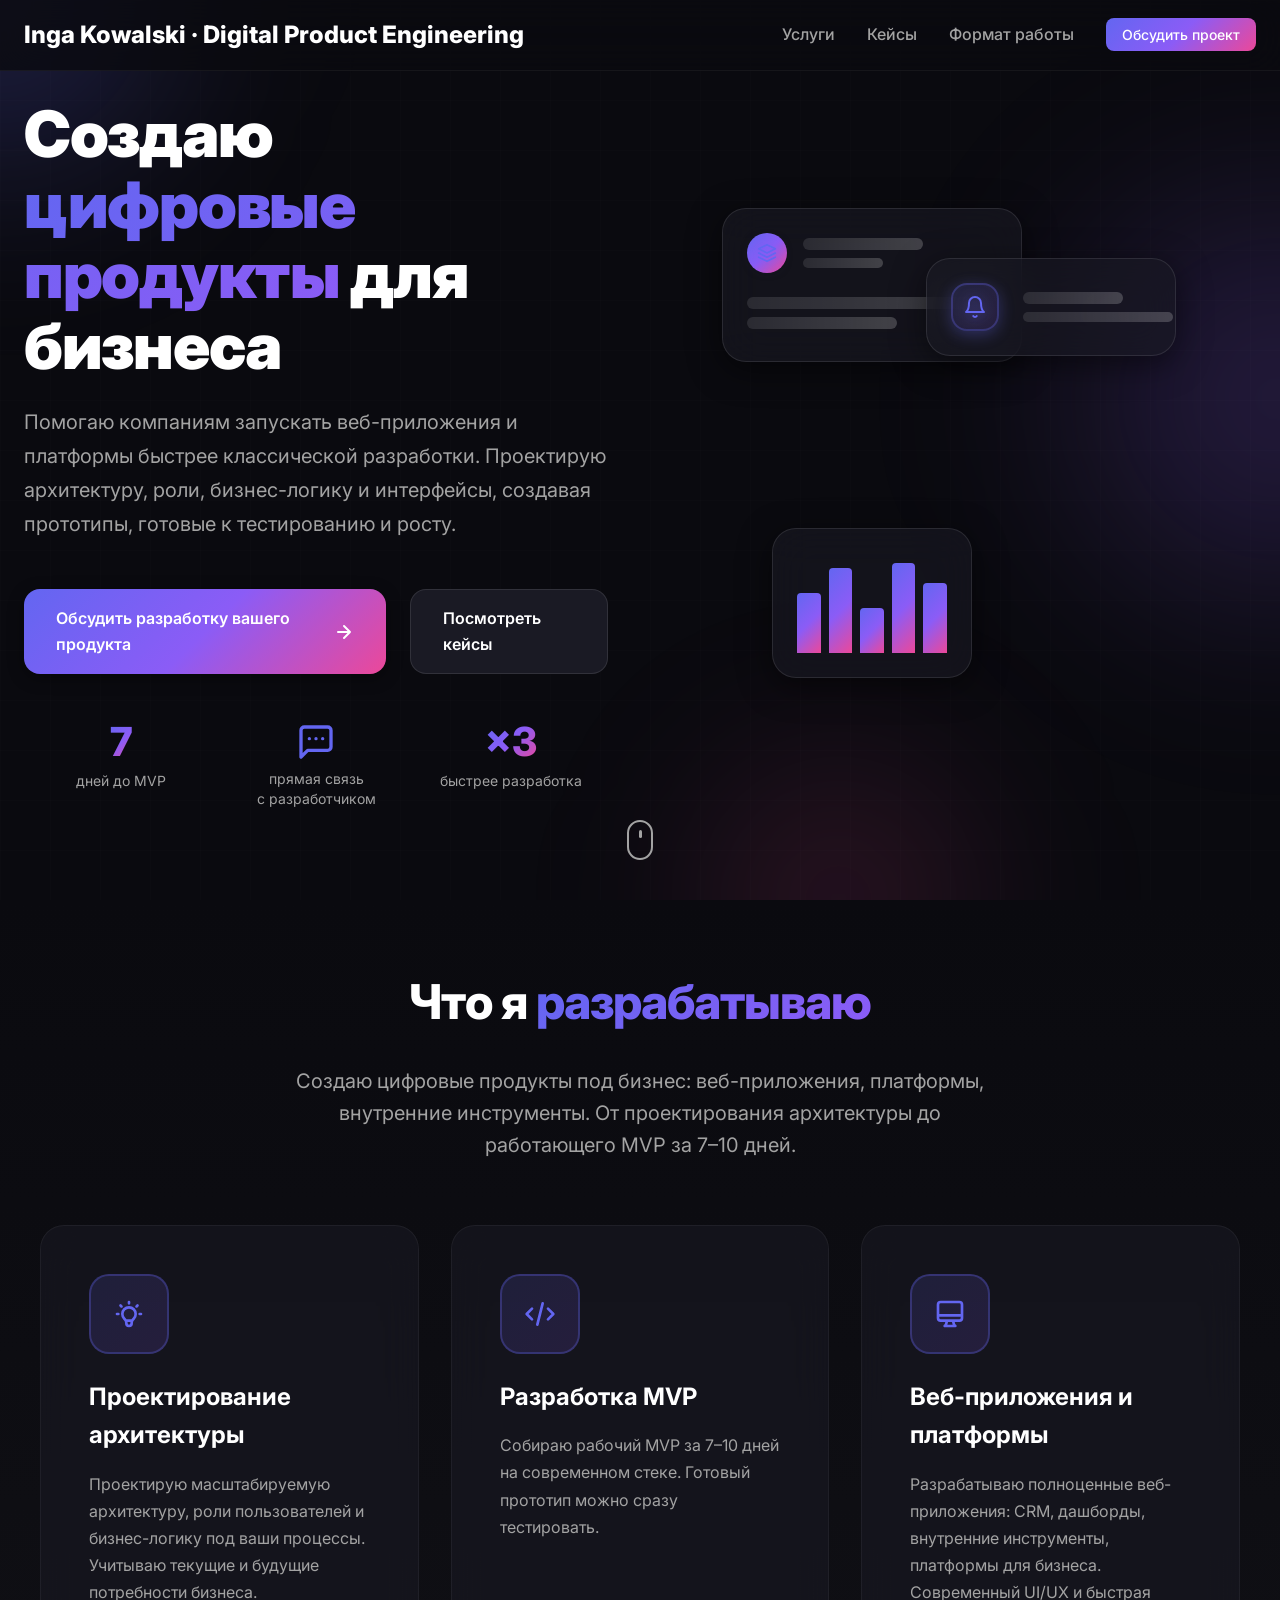
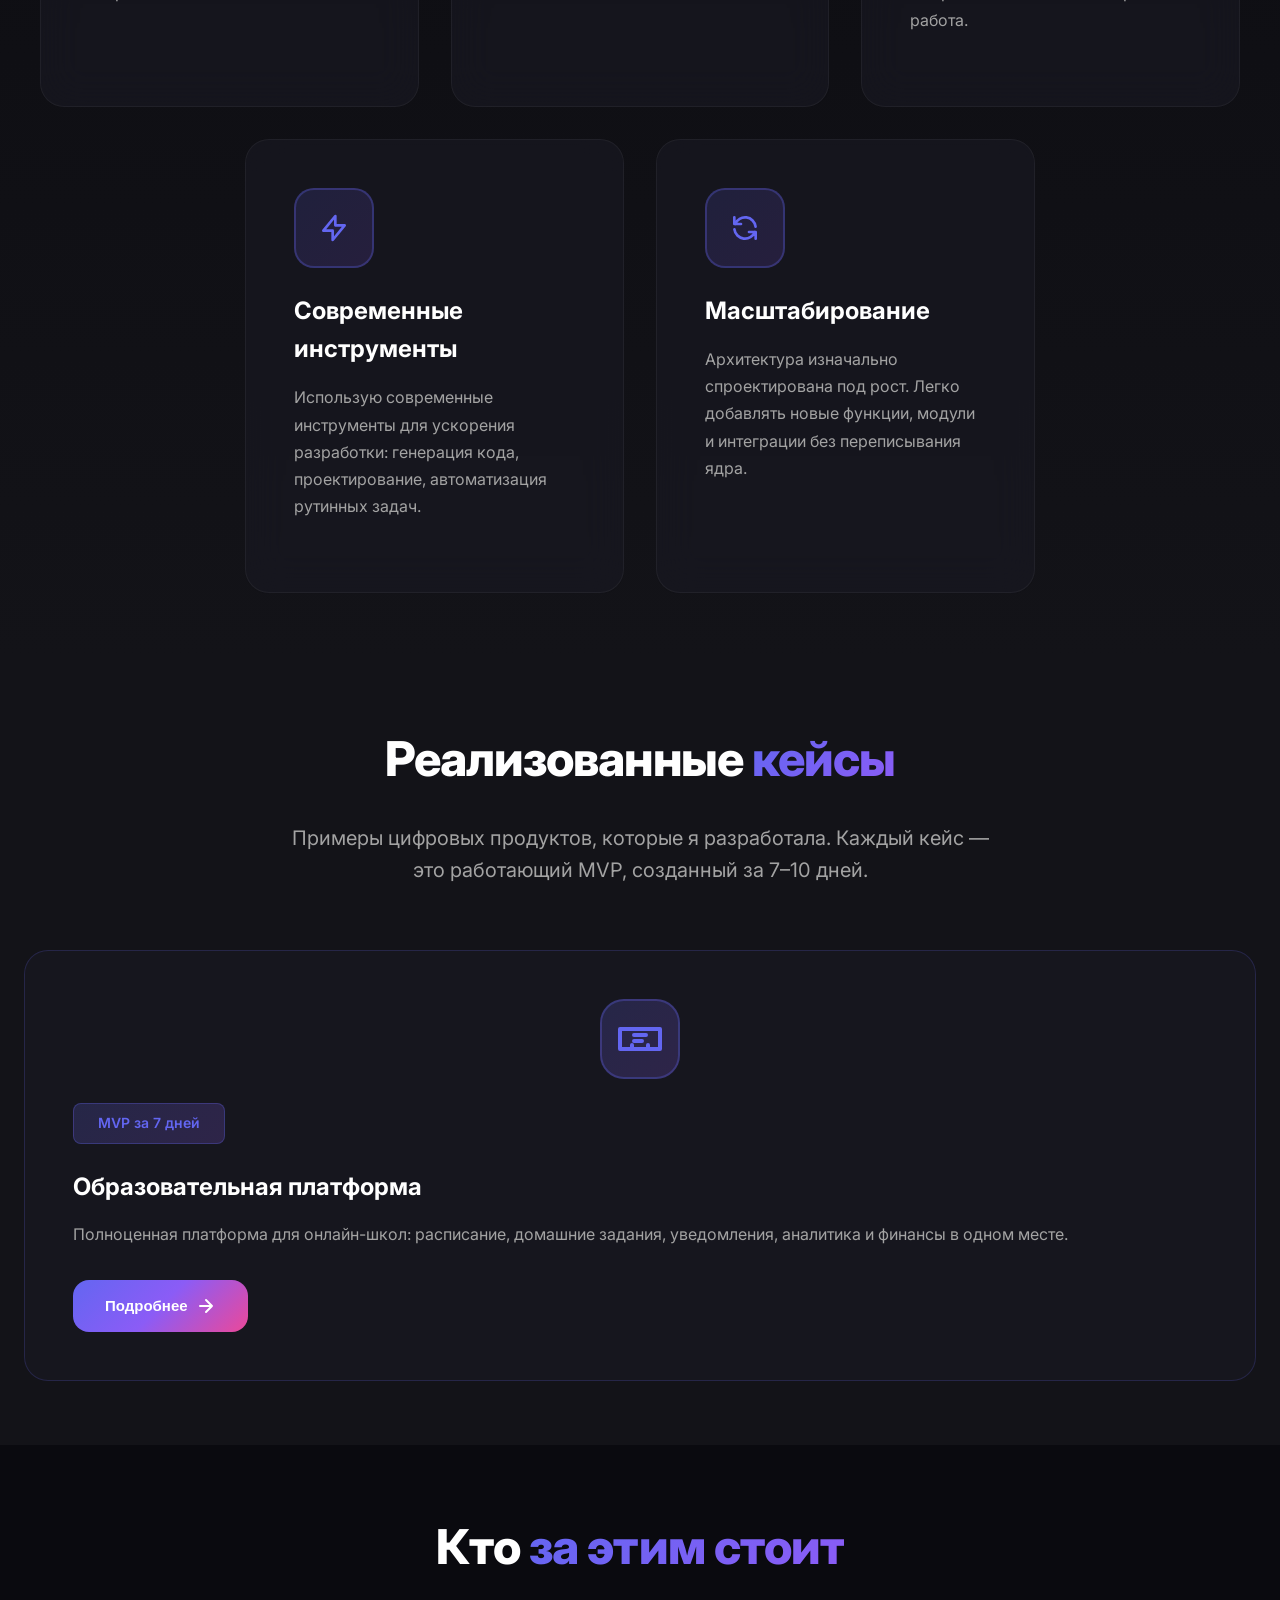
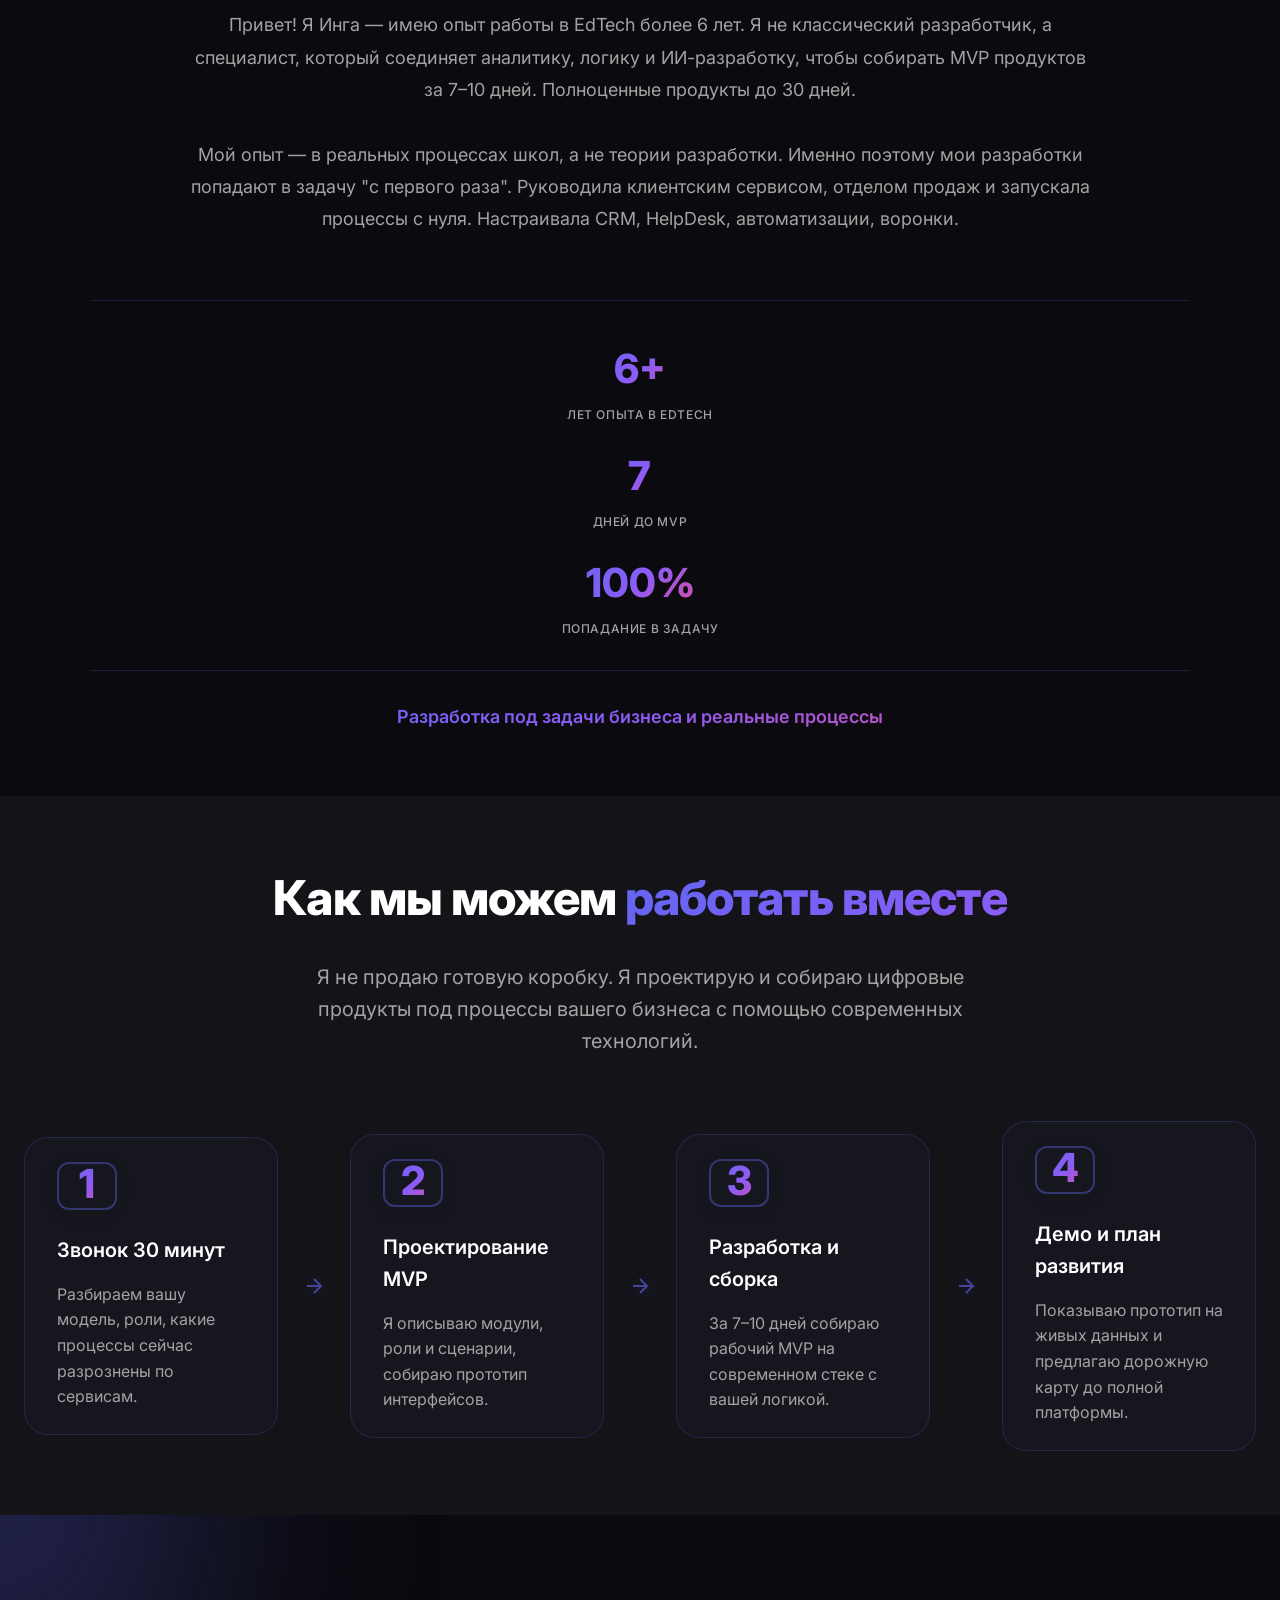
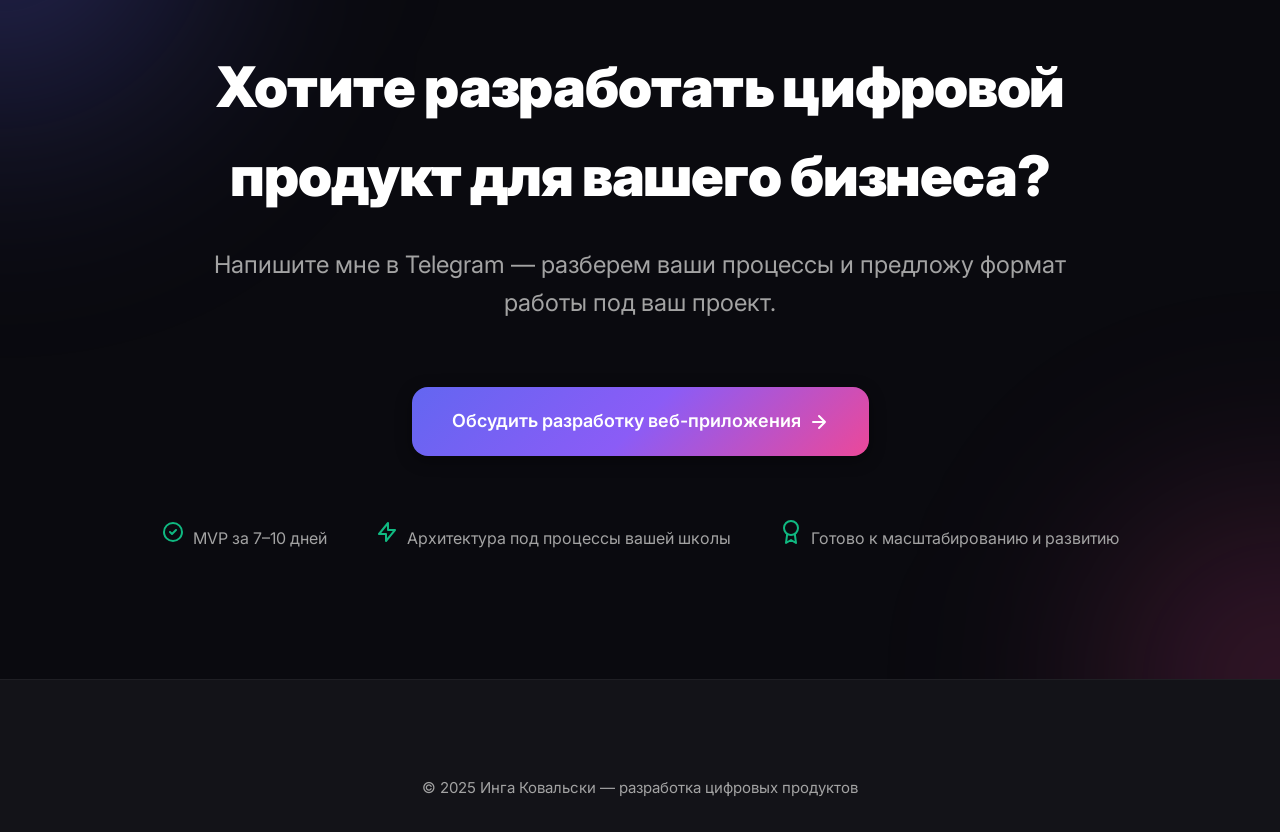
==== commit 3d94ed00: "fix: update about-me section text and ensure stats display in row on desktop" ====
--- a/index.html
+++ b/index.html
@@ -856,10 +856,10 @@
                     Кто <span class="gradient-text">за этим стоит</span>
                 </h2>
                 <p class="about-description">
-                    Привет! Я Инга — имею опыт работы в EdTech более 6 лет. Я не классический разработчик, а специалист, который соединяет аналитику, логику и ИИ-разработку, чтобы собирать MVP продуктов за 7–10 дней. А полноценные продукты до 30 дней.
+                    Привет! Я Инга — имею опыт работы в EdTech более 6 лет. Я не классический разработчик, а специалист, который соединяет аналитику, логику и ИИ-разработку, чтобы собирать MVP продуктов за 7–10 дней. Полноценные продукты до 30 дней.
                 </p>
                 <p class="about-description">
-                    Мой опыт — в реальных процессах школ, а не теории разработки. Именно поэтому мои платформы попадают в задачу "с первого раза". Руководила клиентским сервисом, отделом продаж и запускала процессы с нуля. Настраивала CRM, HelpDesk, автоматизации, воронки.
+                    Мой опыт — в реальных процессах школ, а не теории разработки. Именно поэтому мои разработки попадают в задачу "с первого раза". Руководила клиентским сервисом, отделом продаж и запускала процессы с нуля. Настраивала CRM, HelpDesk, автоматизации, воронки.
                 </p>
                 
                 <div class="about-stats">
--- a/styles.css
+++ b/styles.css
@@ -3396,6 +3396,7 @@
 
 .about-stats {
     display: flex;
+    flex-direction: row;
     justify-content: center;
     align-items: center;
     gap: var(--spacing-2xl);
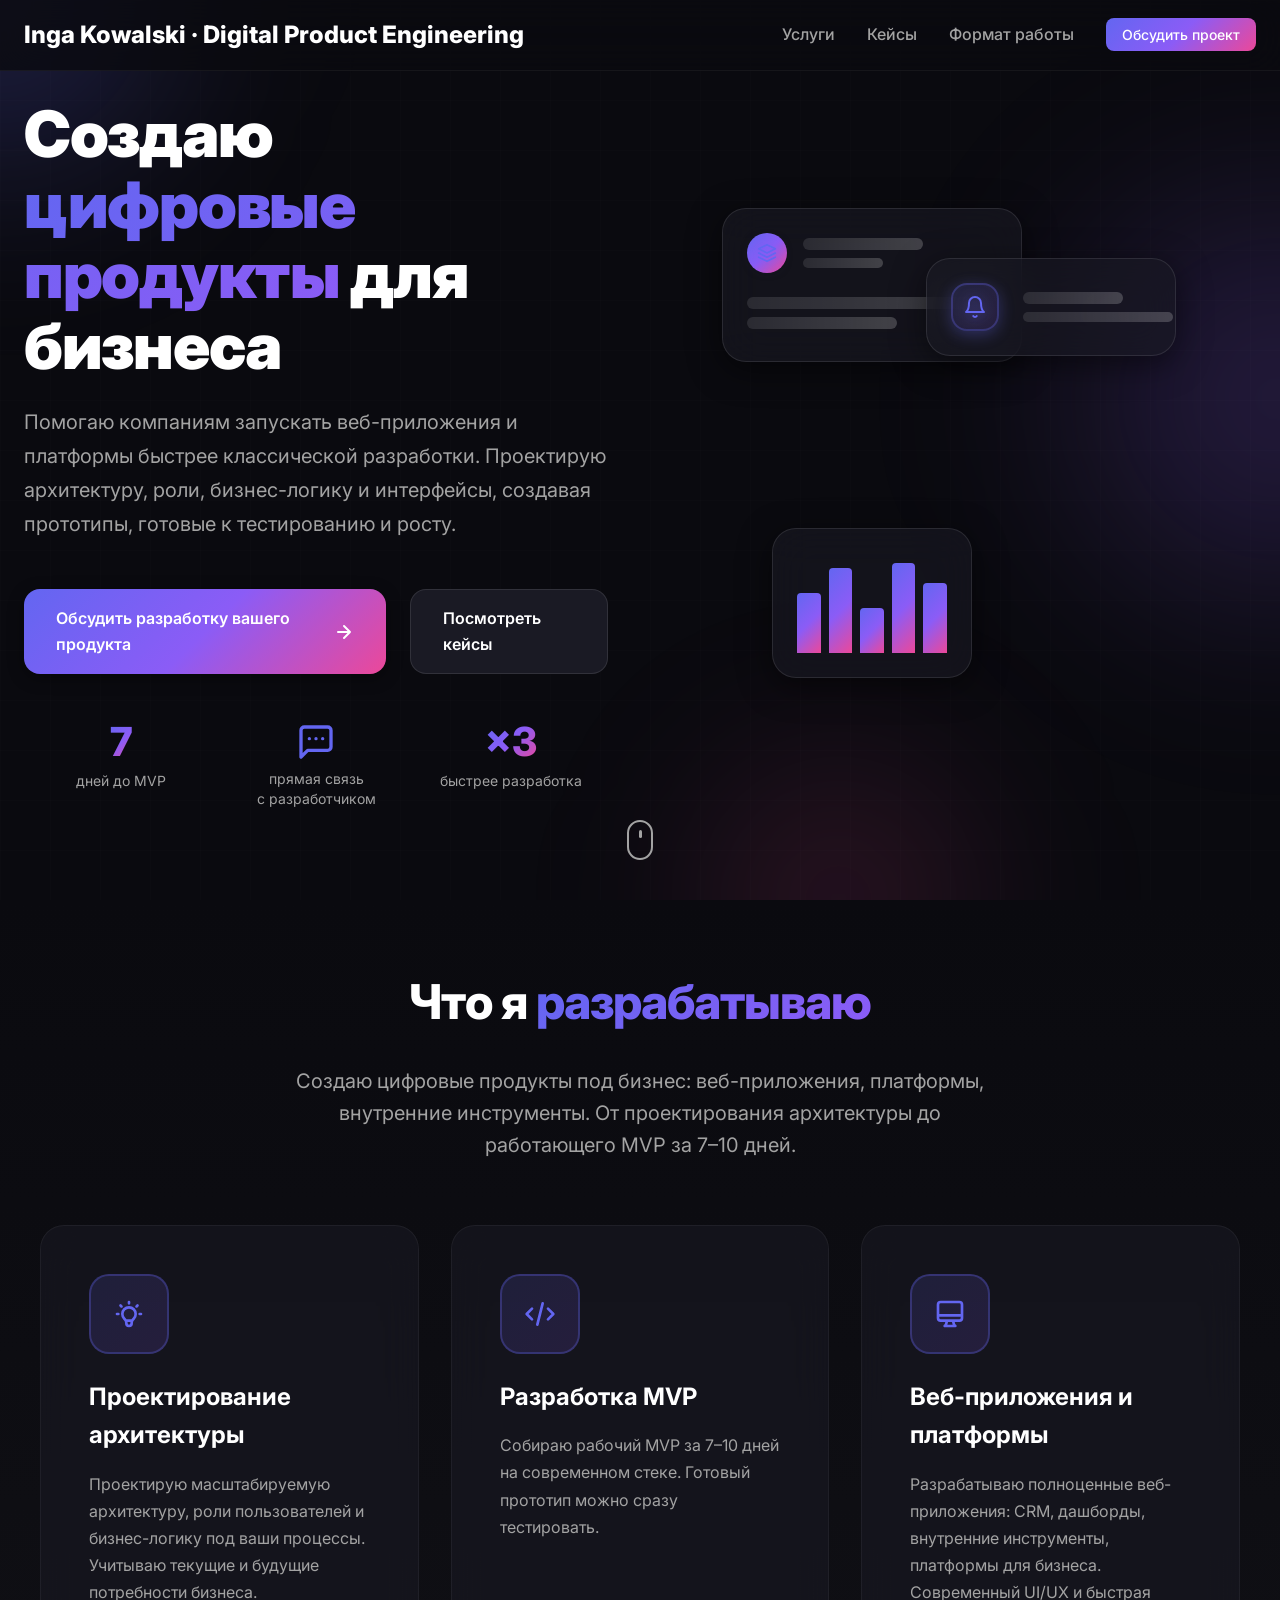
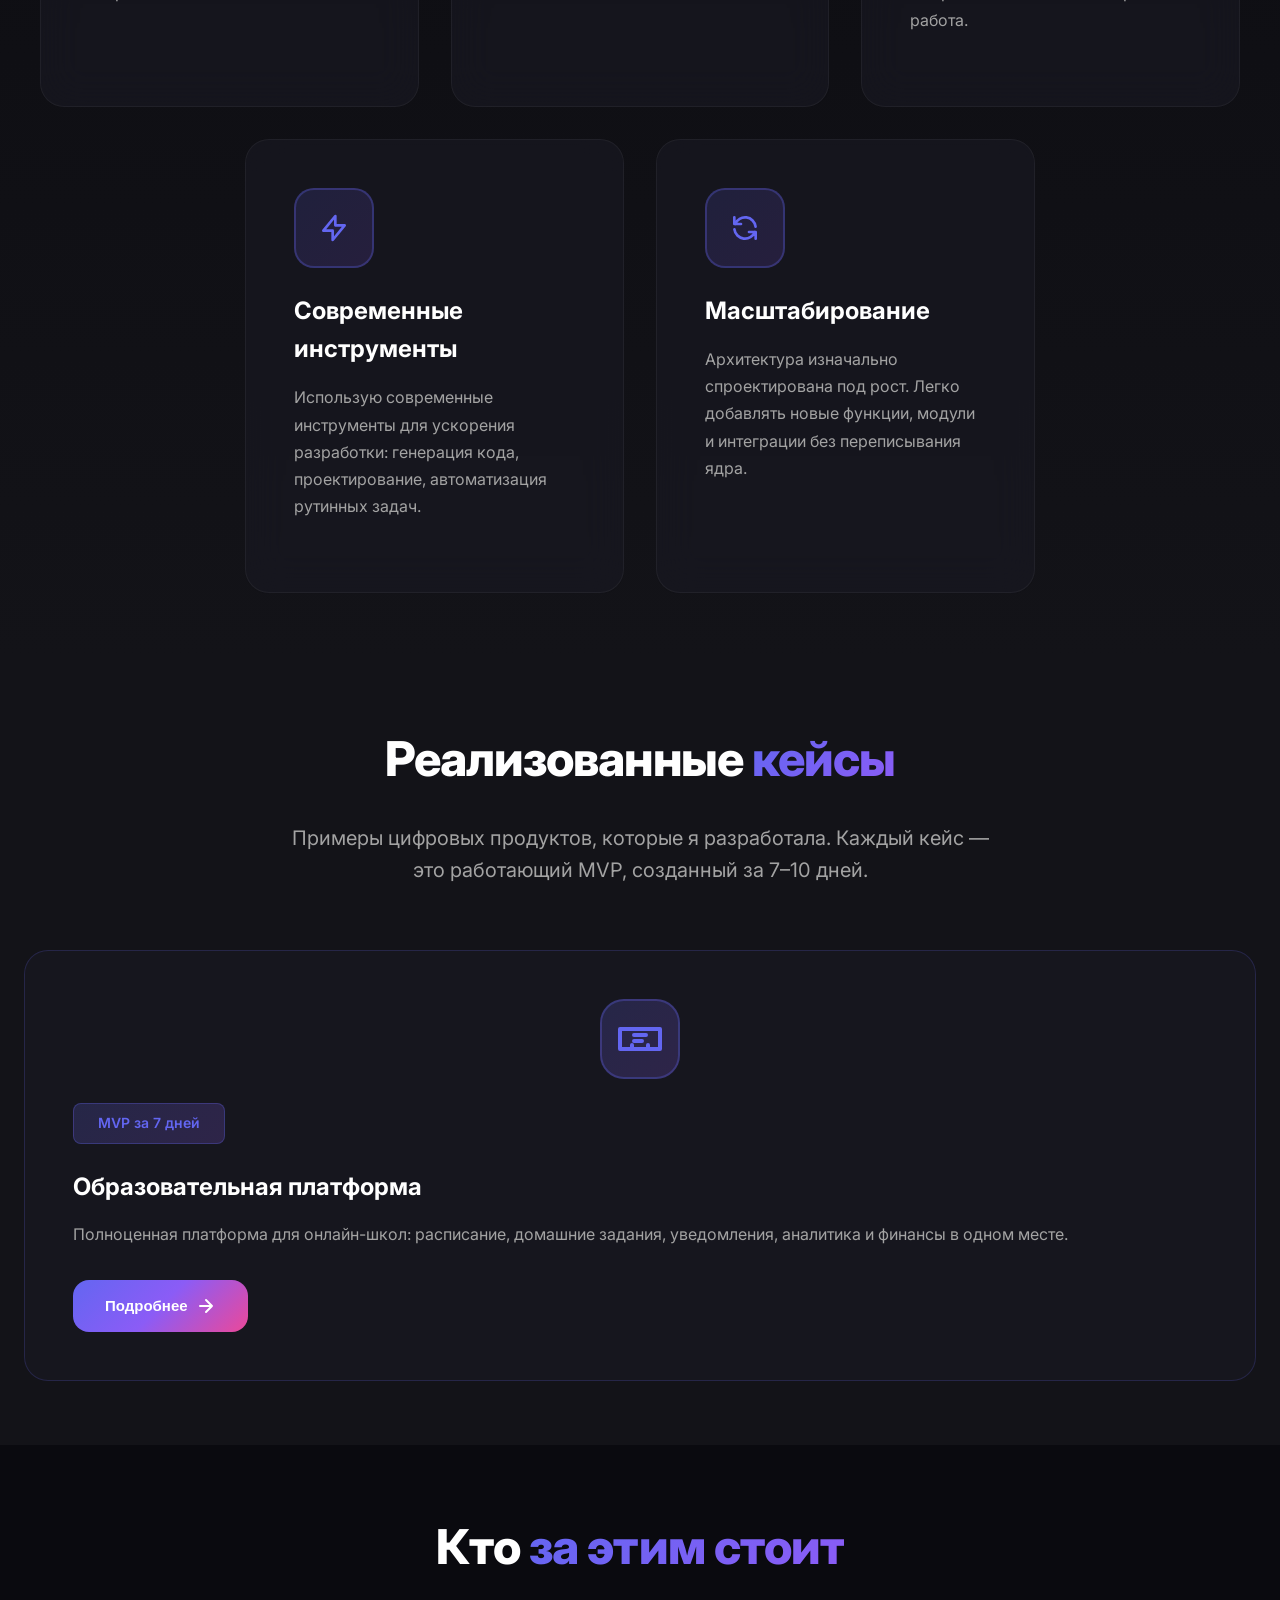
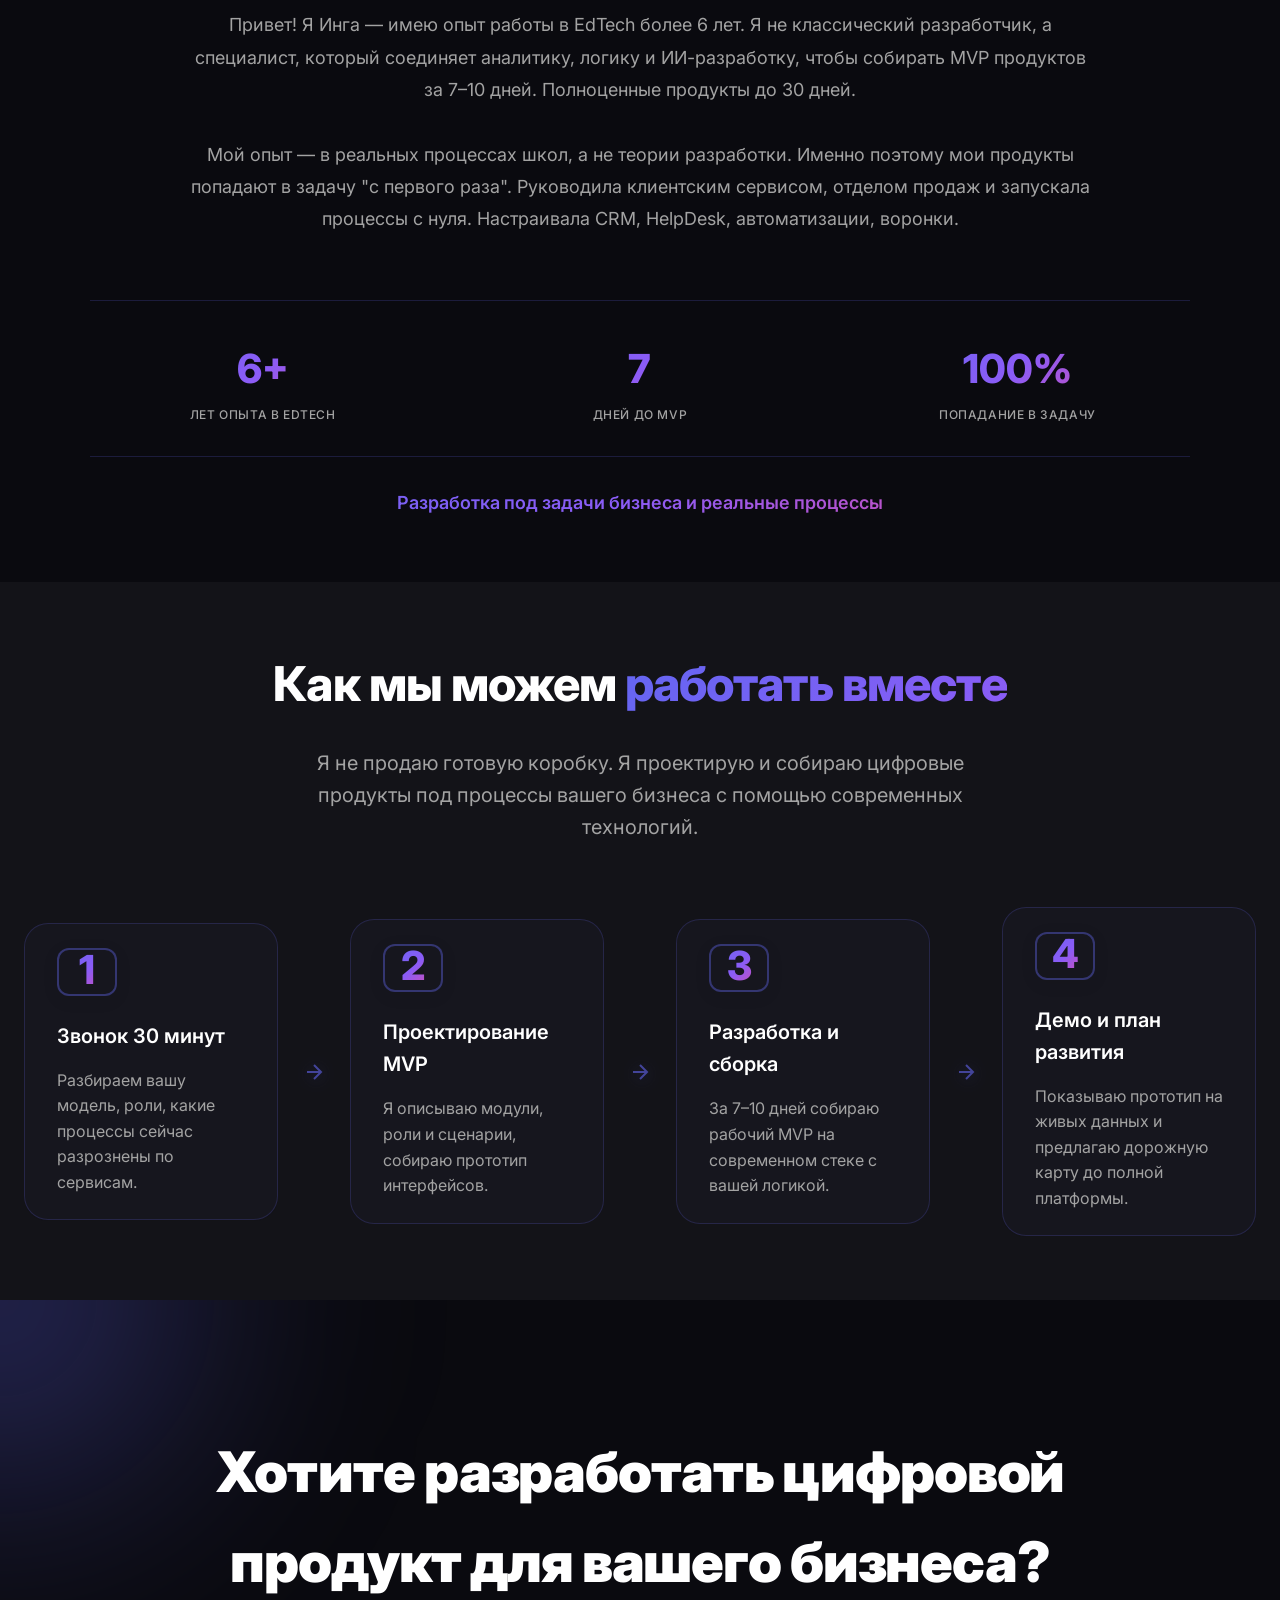
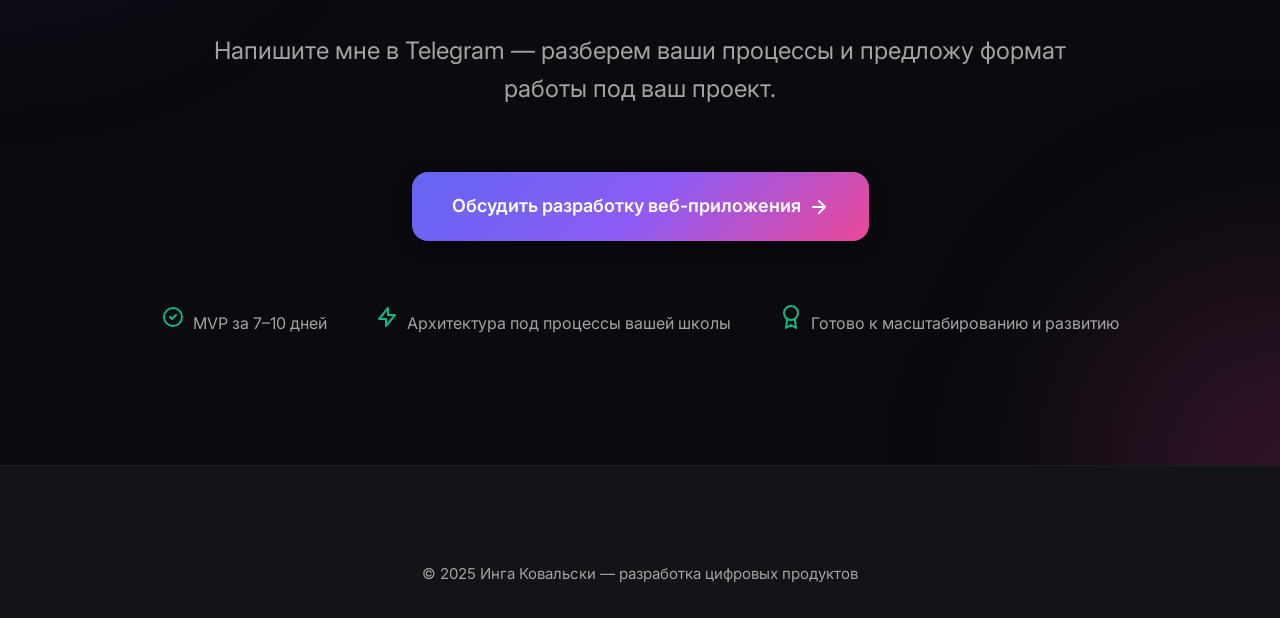
==== commit 5612d8b5: "fix: update about-me text and ensure stats display horizontally on desktop" ====
--- a/index.html
+++ b/index.html
@@ -859,7 +859,7 @@
                     Привет! Я Инга — имею опыт работы в EdTech более 6 лет. Я не классический разработчик, а специалист, который соединяет аналитику, логику и ИИ-разработку, чтобы собирать MVP продуктов за 7–10 дней. Полноценные продукты до 30 дней.
                 </p>
                 <p class="about-description">
-                    Мой опыт — в реальных процессах школ, а не теории разработки. Именно поэтому мои разработки попадают в задачу "с первого раза". Руководила клиентским сервисом, отделом продаж и запускала процессы с нуля. Настраивала CRM, HelpDesk, автоматизации, воронки.
+                    Мой опыт — в реальных процессах школ, а не теории разработки. Именно поэтому мои продукты попадают в задачу "с первого раза". Руководила клиентским сервисом, отделом продаж и запускала процессы с нуля. Настраивала CRM, HelpDesk, автоматизации, воронки.
                 </p>
                 
                 <div class="about-stats">
--- a/styles.css
+++ b/styles.css
@@ -3403,6 +3403,16 @@
     margin-top: var(--spacing-2xl);
     padding-top: var(--spacing-2xl);
     border-top: 1px solid rgba(99, 102, 241, 0.2);
+}
+
+/* Ensure horizontal layout on desktop */
+@media (min-width: 769px) {
+    .about-stats {
+        flex-direction: row !important;
+        display: flex !important;
+        justify-content: center;
+        align-items: center;
+    }
 }
 
 .about-stat-item {
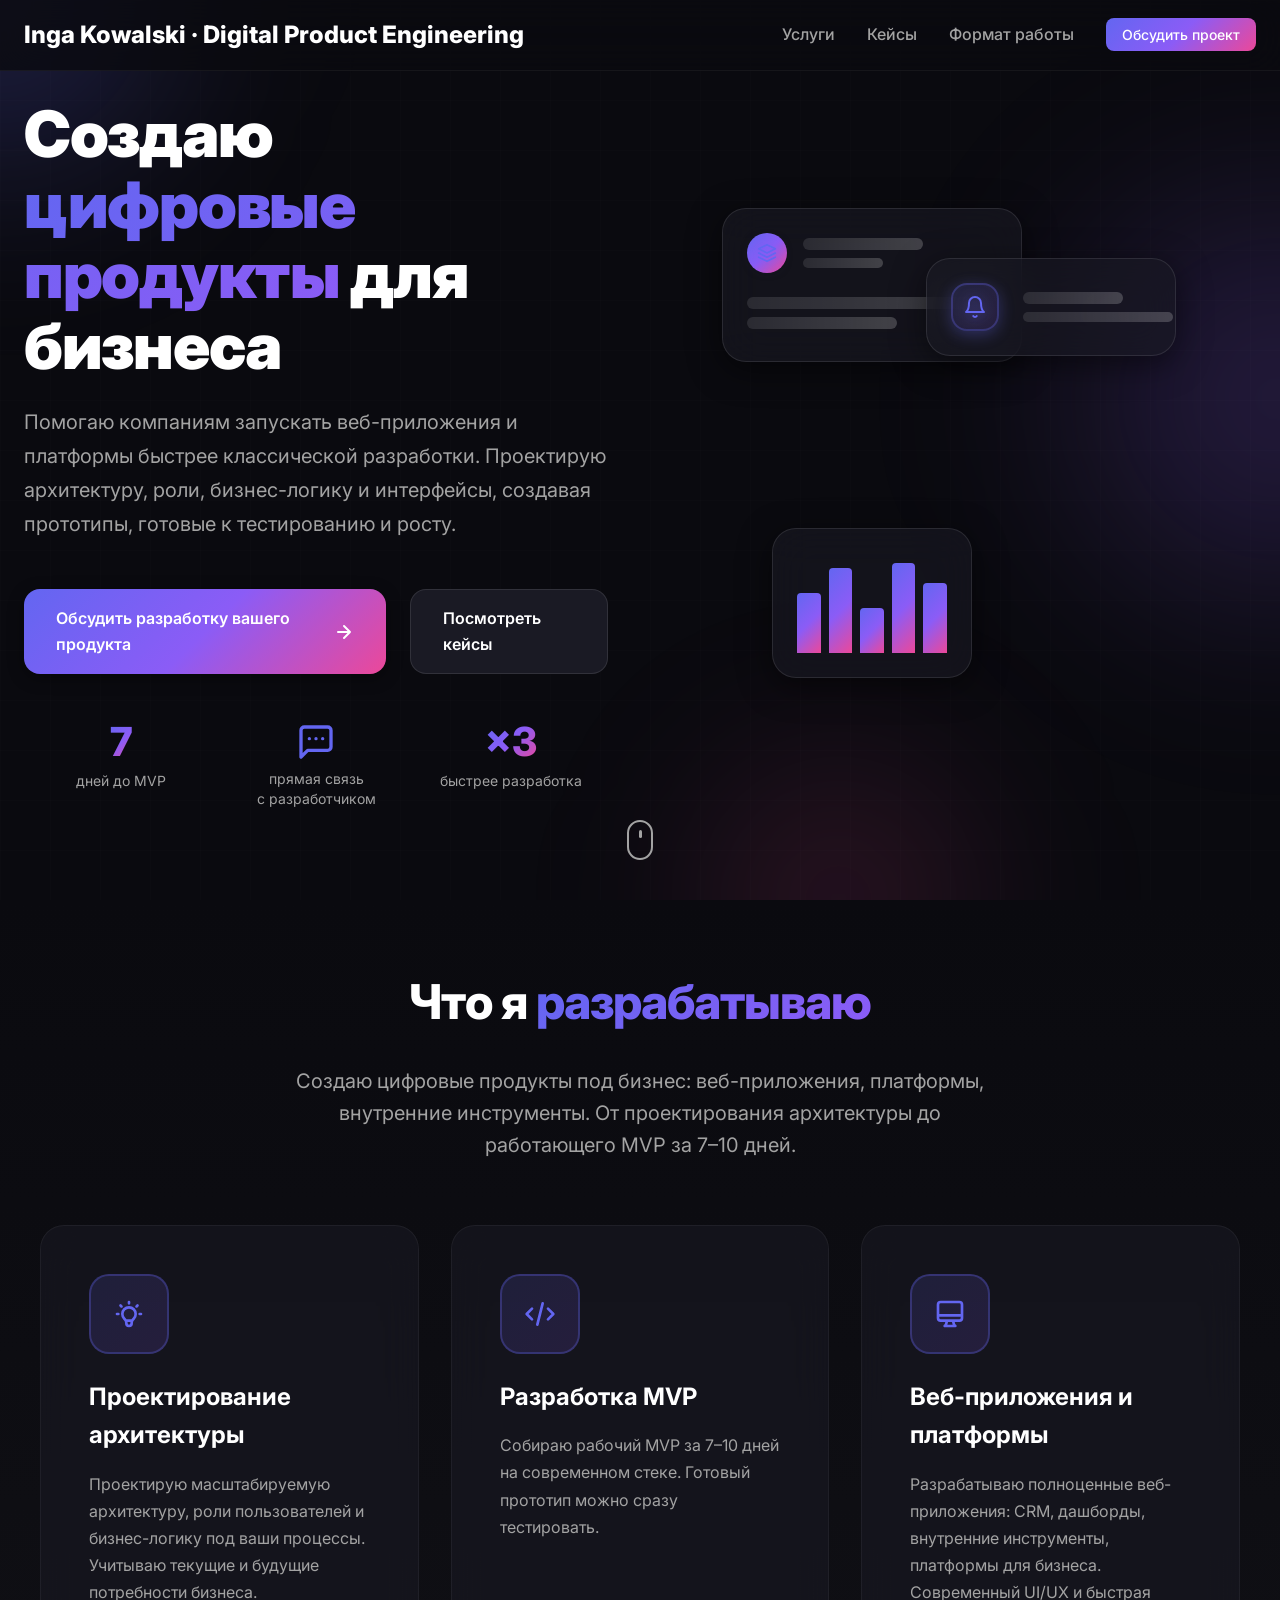
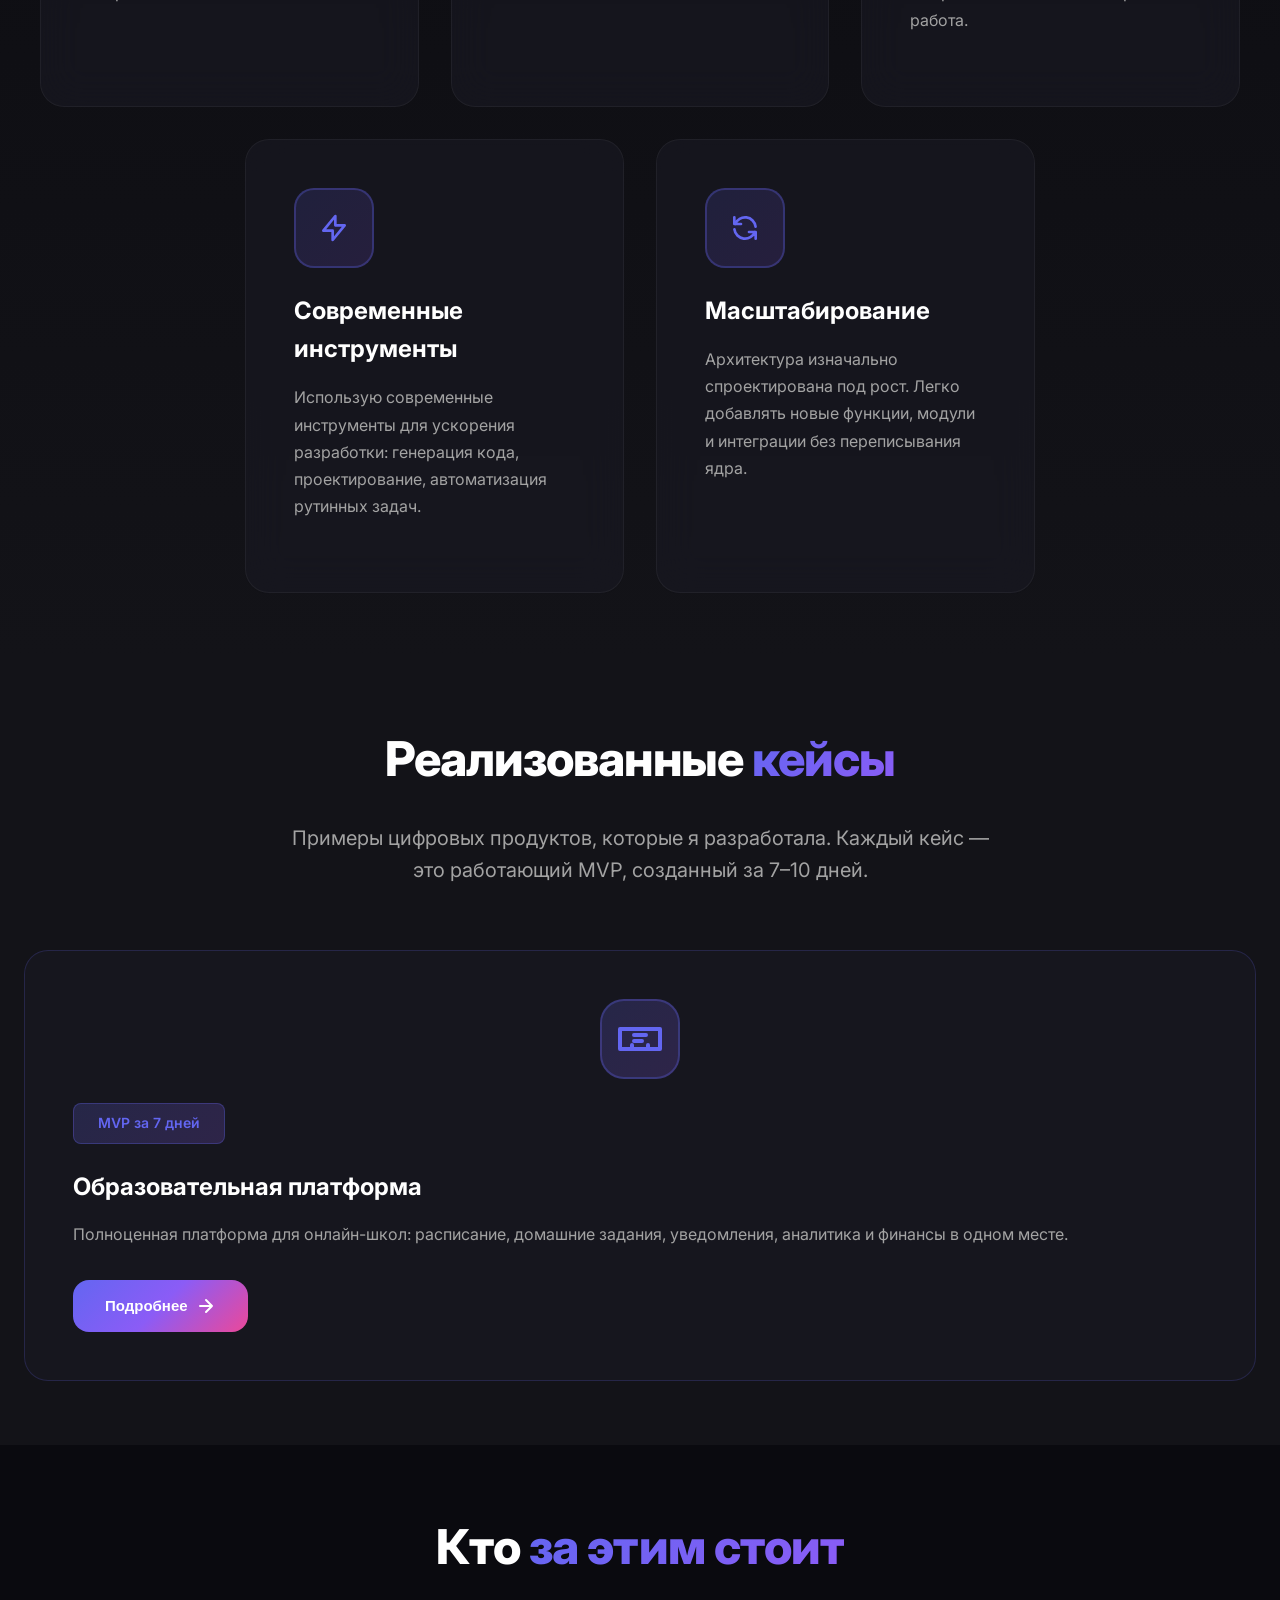
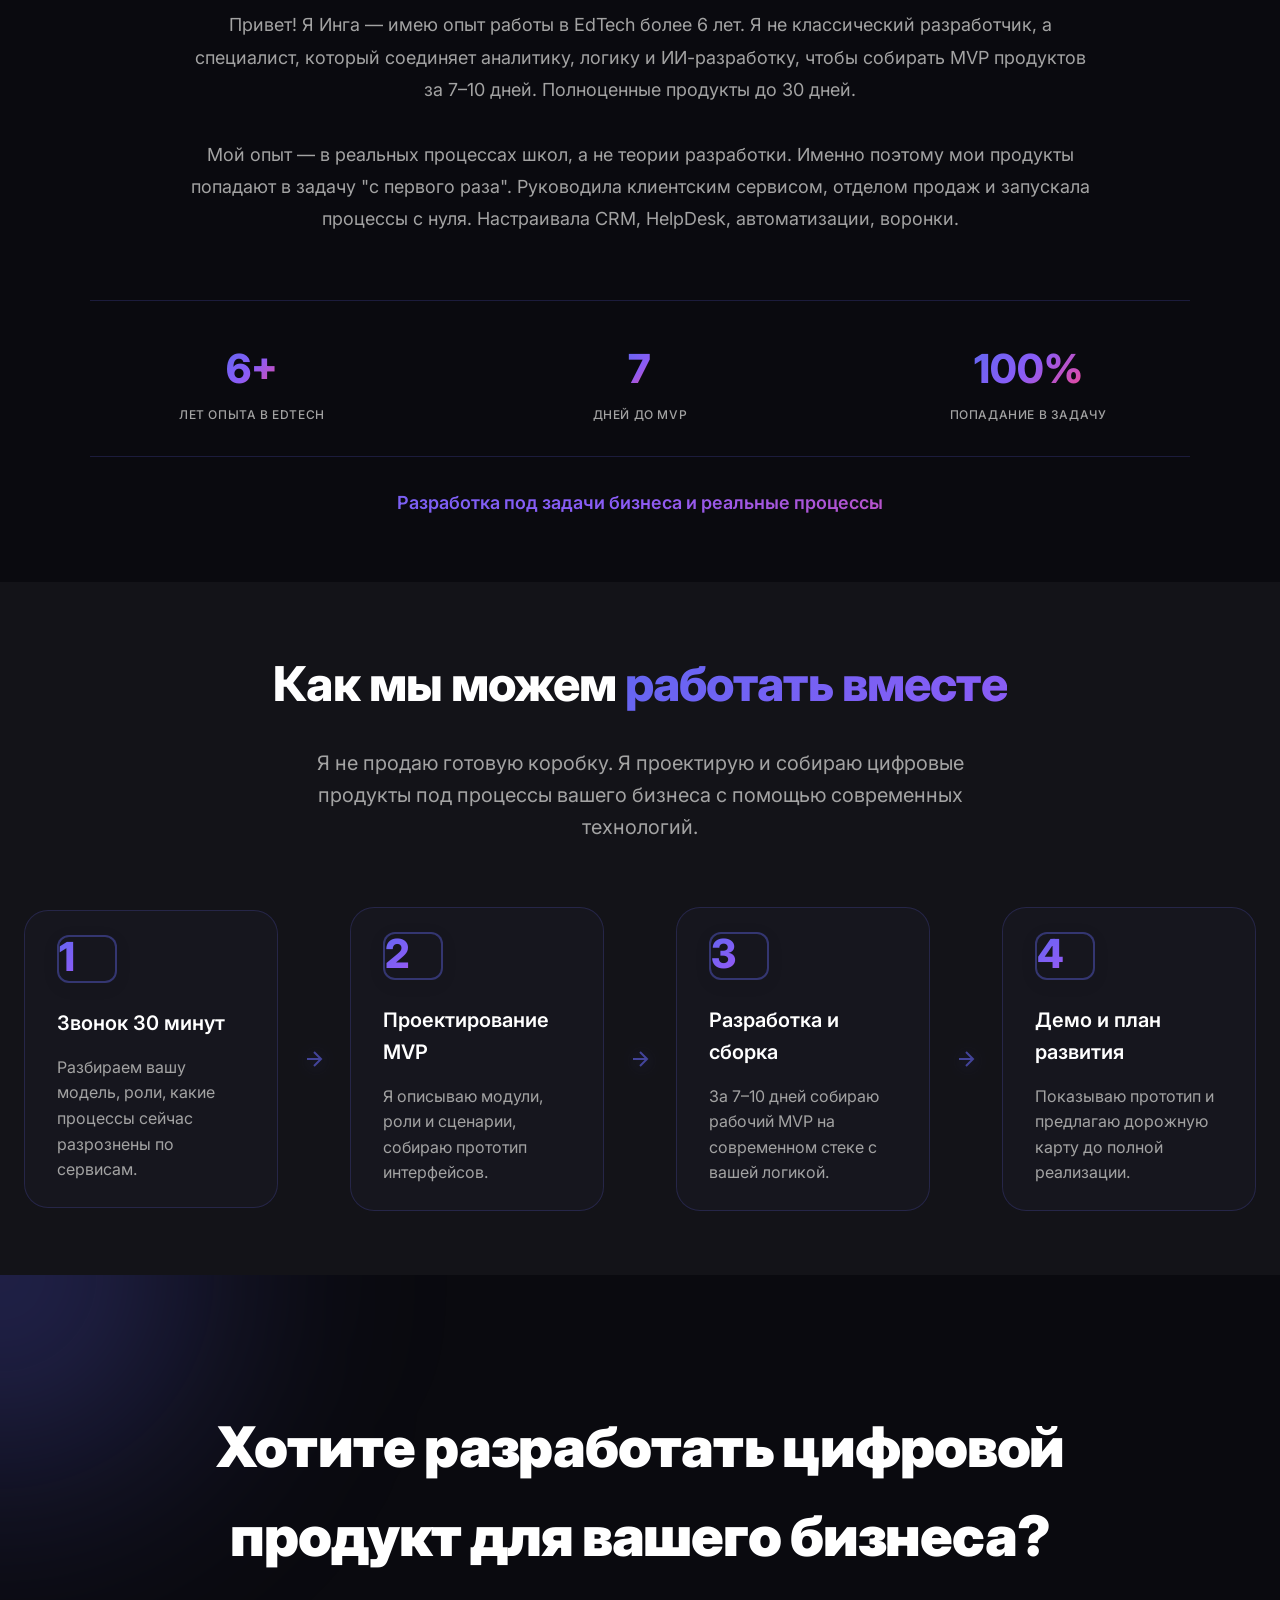
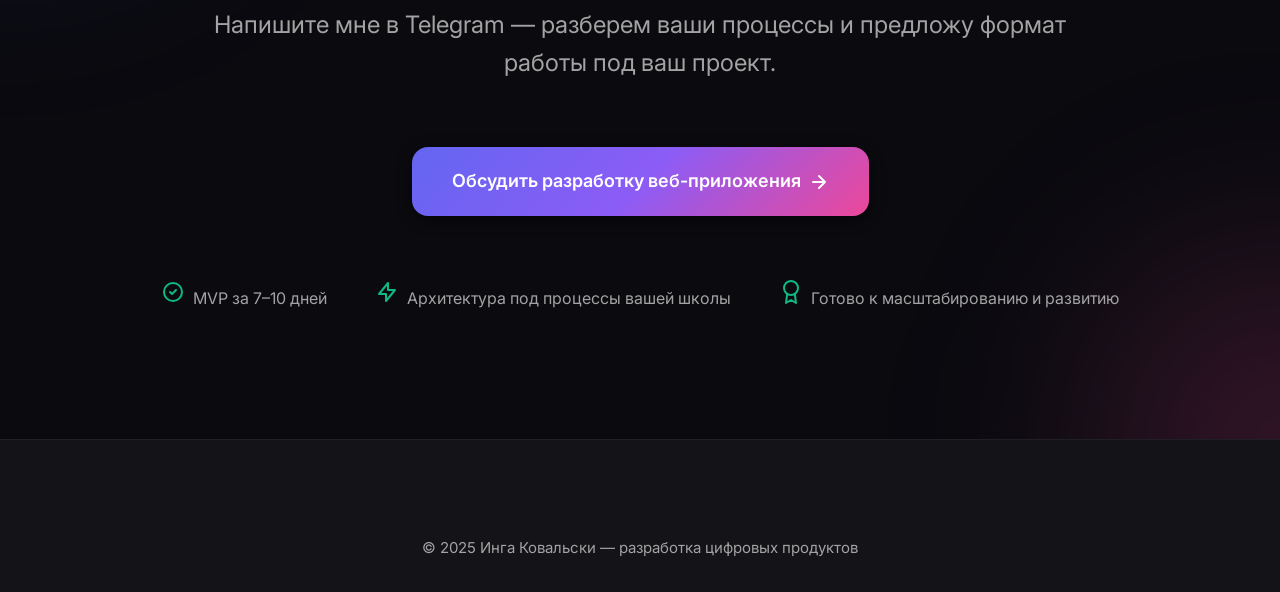
==== commit b731361d: "fix: make work-step cards equal height/width, align step numbers, update step 4 text" ====
--- a/index.html
+++ b/index.html
@@ -950,7 +950,7 @@
                     <div class="step-content-block">
                         <h3 class="step-title">Демо и план развития</h3>
                         <p class="step-description">
-                            Показываю прототип на живых данных и предлагаю дорожную карту до полной платформы.
+                            Показываю прототип и предлагаю дорожную карту до полной реализации.
                         </p>
                     </div>
                 </div>
--- a/styles.css
+++ b/styles.css
@@ -3311,6 +3311,10 @@
     flex: 1 1 0;
     min-width: 0;
     max-width: 100%;
+    display: flex;
+    flex-direction: column;
+    min-height: 200px;
+    height: 100%;
 }
 
 .work-step:nth-child(1) { animation-delay: 0.1s; }
@@ -3352,11 +3356,18 @@
     width: fit-content;
     transition: transform var(--transition-base);
     min-width: 60px;
-    text-align: center;
+    text-align: left;
+    flex-shrink: 0;
 }
 
 .work-step:hover .step-number {
     transform: scale(1.1);
+}
+
+.step-content-block {
+    display: flex;
+    flex-direction: column;
+    flex: 1;
 }
 
 .step-content-block h3 {
@@ -3364,11 +3375,13 @@
     font-weight: 600;
     color: var(--text-primary);
     margin-bottom: var(--spacing-sm);
+    flex-shrink: 0;
 }
 
 .step-description {
     color: var(--text-secondary);
     line-height: 1.6;
+    flex: 1;
 }
 
 /* About Me Section */
@@ -3396,27 +3409,18 @@
 
 .about-stats {
     display: flex;
-    flex-direction: row;
-    justify-content: center;
+    flex-direction: column;
     align-items: center;
-    gap: var(--spacing-2xl);
+    gap: 24px;
     margin-top: var(--spacing-2xl);
     padding-top: var(--spacing-2xl);
     border-top: 1px solid rgba(99, 102, 241, 0.2);
 }
 
-/* Ensure horizontal layout on desktop */
-@media (min-width: 769px) {
-    .about-stats {
-        flex-direction: row !important;
-        display: flex !important;
-        justify-content: center;
-        align-items: center;
-    }
-}
-
 .about-stat-item {
-    flex: 1;
+    display: flex;
+    flex-direction: column;
+    align-items: center;
     text-align: center;
     animation: fadeInUp 0.6s ease-out backwards;
 }
@@ -4191,9 +4195,11 @@
     }
     
     .about-stats {
+        display: flex;
         flex-direction: column;
         gap: var(--spacing-lg);
         padding-top: var(--spacing-xl);
+        align-items: center;
     }
     
     .about-stat-value {
@@ -4406,3 +4412,52 @@
     }
 }
 
+/* ============================================
+   Блок "Кто за этим стоит" — статистика
+   Финальные стили с !important для перебития конфликтов
+   ============================================ */
+
+/* ============================================
+   Блок "Кто за этим стоит" — статистика
+   MOBILE-FIRST: вертикальное расположение
+   ============================================ */
+.about-me .about-stats {
+    display: flex !important;
+    flex-direction: column !important;
+    align-items: center !important;
+    gap: 24px !important;
+}
+
+.about-me .about-stat-item {
+    display: flex !important;
+    flex-direction: column !important;
+    align-items: center !important;
+    text-align: center !important;
+}
+
+/* ============================================
+   DESKTOP: 3 колонки в строку через CSS Grid
+   ============================================ */
+@media (min-width: 1024px) {
+    .about-me .about-stats {
+        display: grid !important;
+        grid-template-columns: repeat(3, minmax(0, 1fr)) !important;
+        gap: 64px !important;
+        justify-items: center !important;
+        align-items: flex-start !important;
+        width: 100% !important;
+    }
+    
+    .about-me .about-stat-item {
+        width: auto !important;
+        max-width: none !important;
+        min-width: 0 !important;
+        margin: 0 !important;
+        display: flex !important;
+        flex-direction: column !important;
+        align-items: center !important;
+        text-align: center !important;
+        flex: none !important;
+    }
+}
+
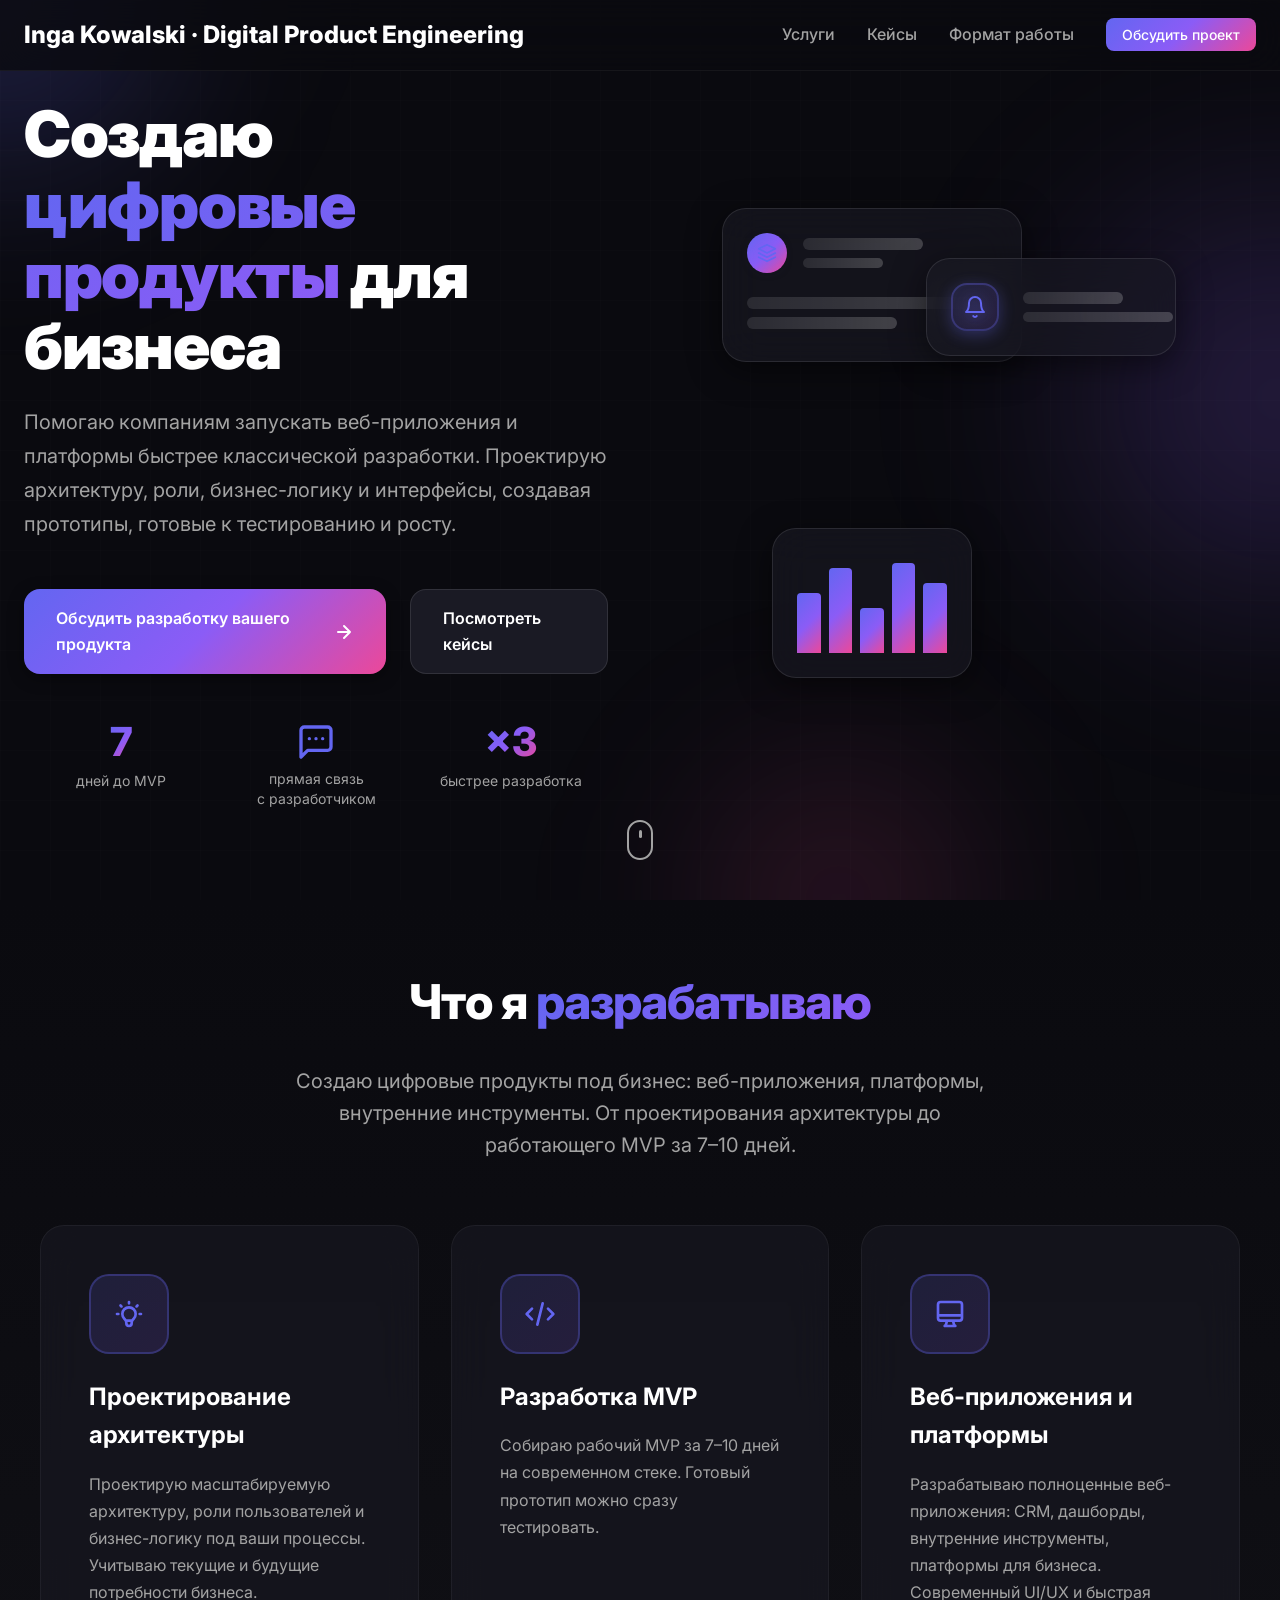
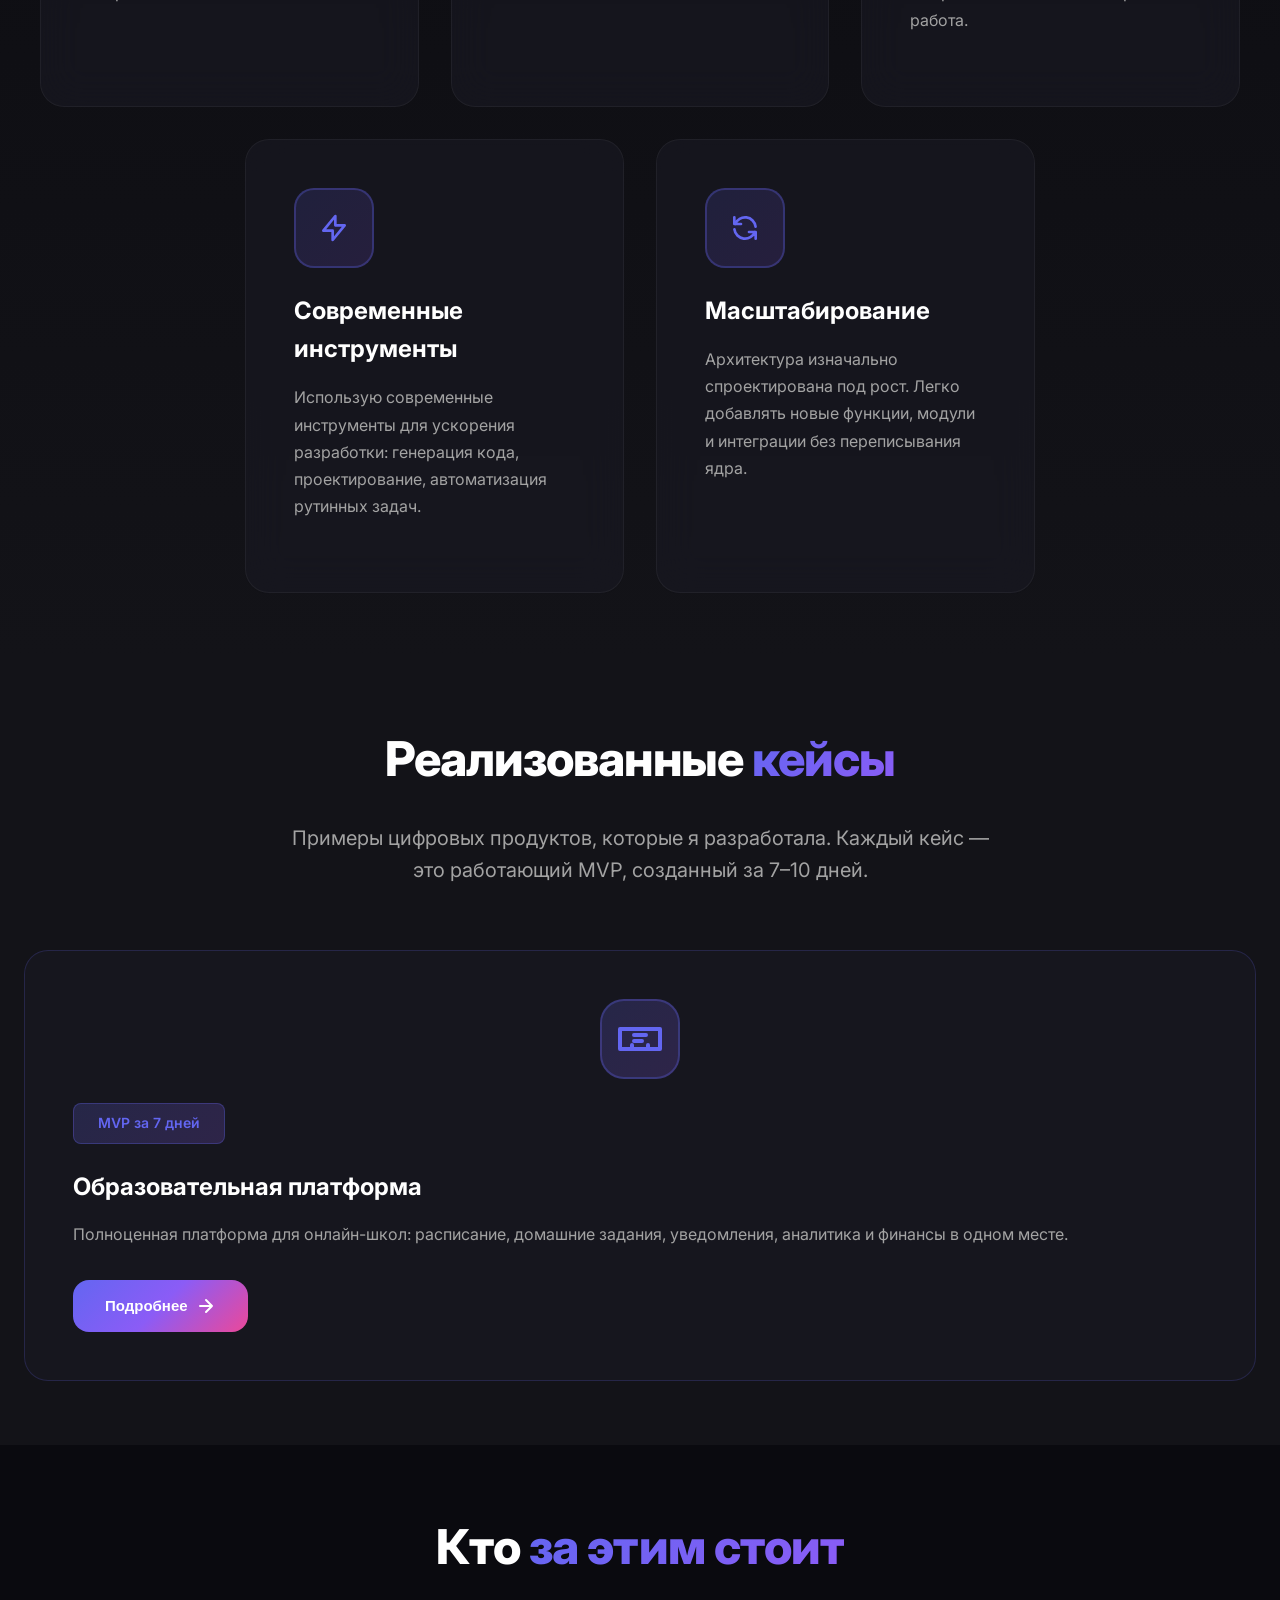
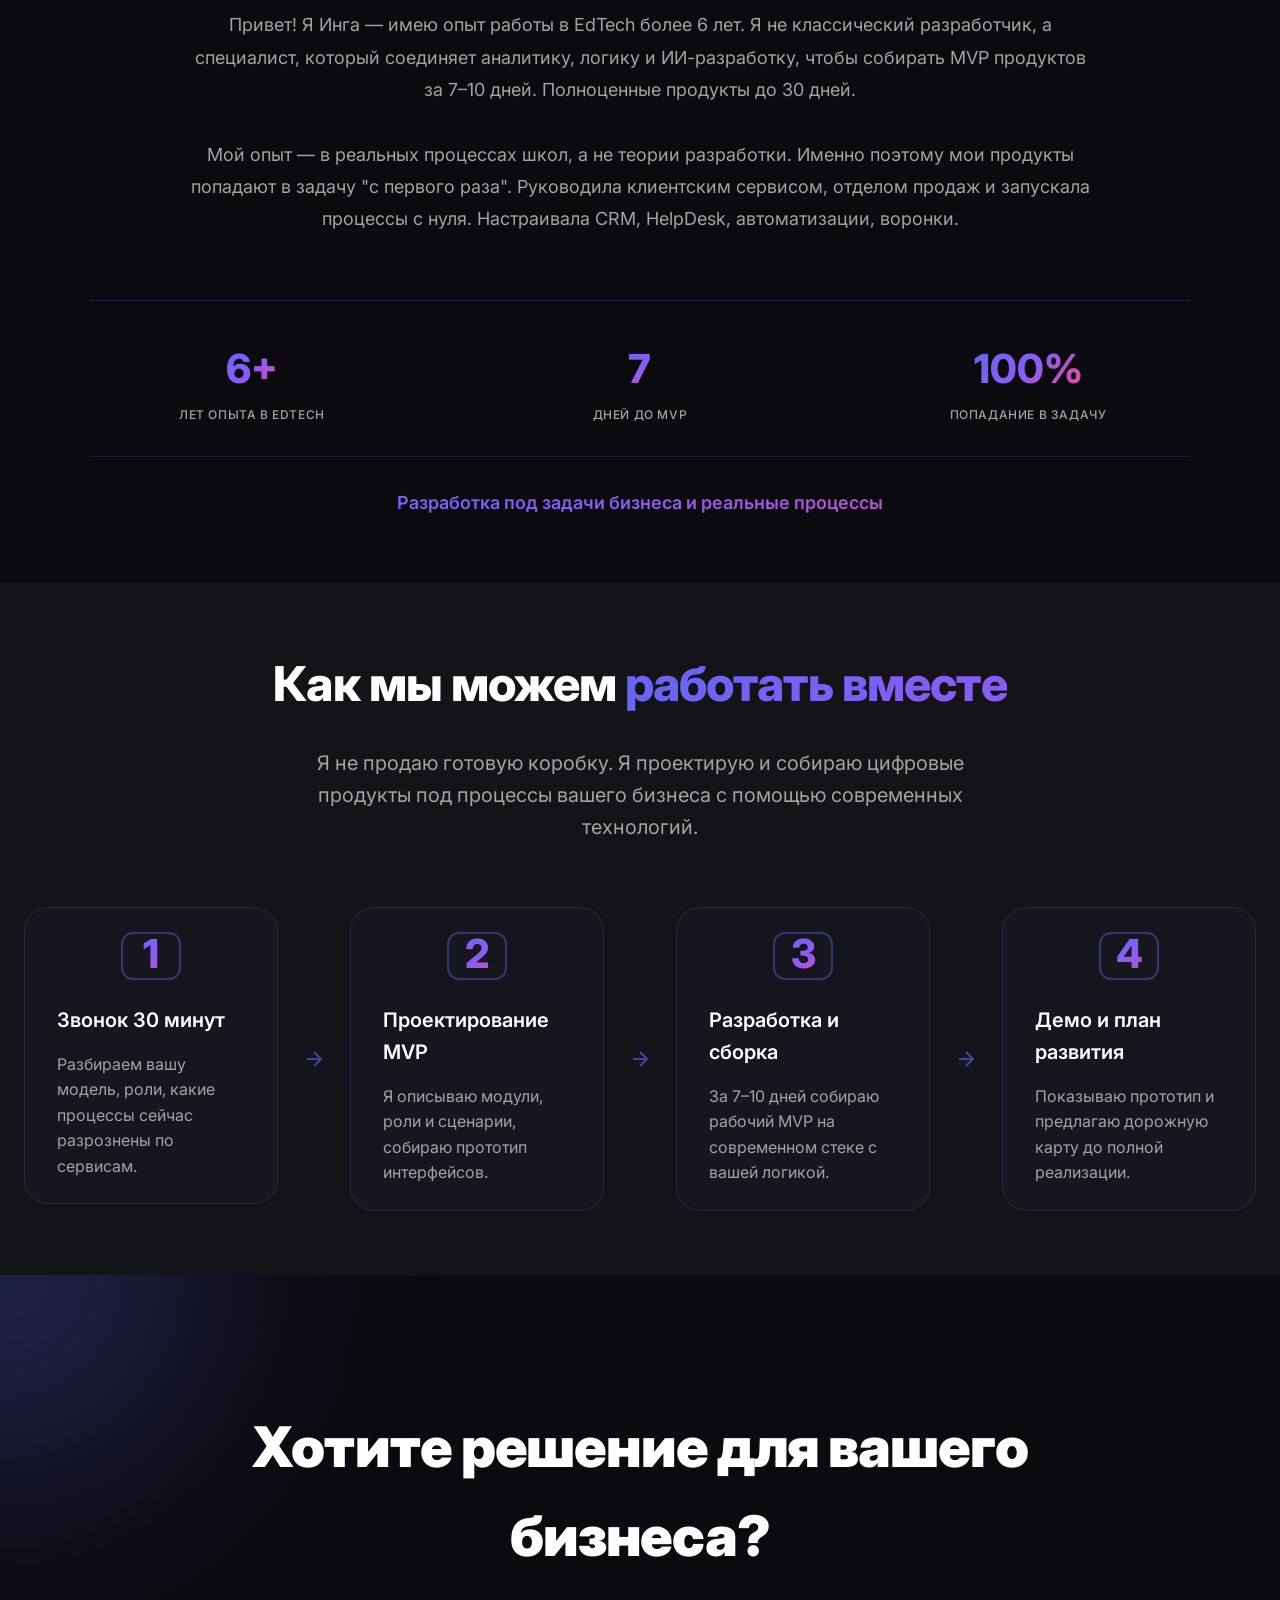
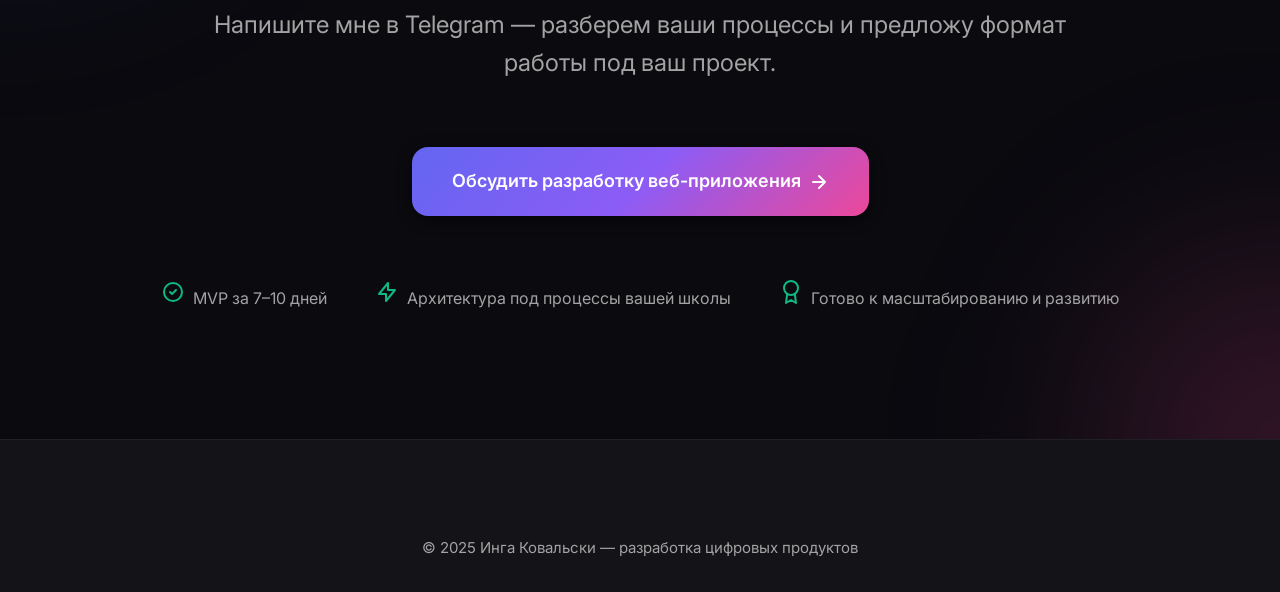
==== commit 674ec45a: "update: change CTA title text to shorter version" ====
--- a/index.html
+++ b/index.html
@@ -967,7 +967,7 @@
         
         <div class="container">
             <div class="cta-content">
-                <h2 class="cta-title">Хотите разработать цифровой продукт для вашего бизнеса?</h2>
+                <h2 class="cta-title">Хотите решение для вашего бизнеса?</h2>
                 <p class="cta-description">
                     Напишите мне в Telegram — разберем ваши процессы и предложу формат работы под ваш проект.
                 </p>
--- a/styles.css
+++ b/styles.css
@@ -3251,7 +3251,7 @@
 
 .work-steps {
     display: flex;
-    align-items: center;
+    align-items: stretch;
     justify-content: space-between;
     flex-wrap: nowrap;
     gap: var(--spacing-md);
@@ -3356,8 +3356,10 @@
     width: fit-content;
     transition: transform var(--transition-base);
     min-width: 60px;
-    text-align: left;
+    text-align: center;
     flex-shrink: 0;
+    margin-left: auto;
+    margin-right: auto;
 }
 
 .work-step:hover .step-number {
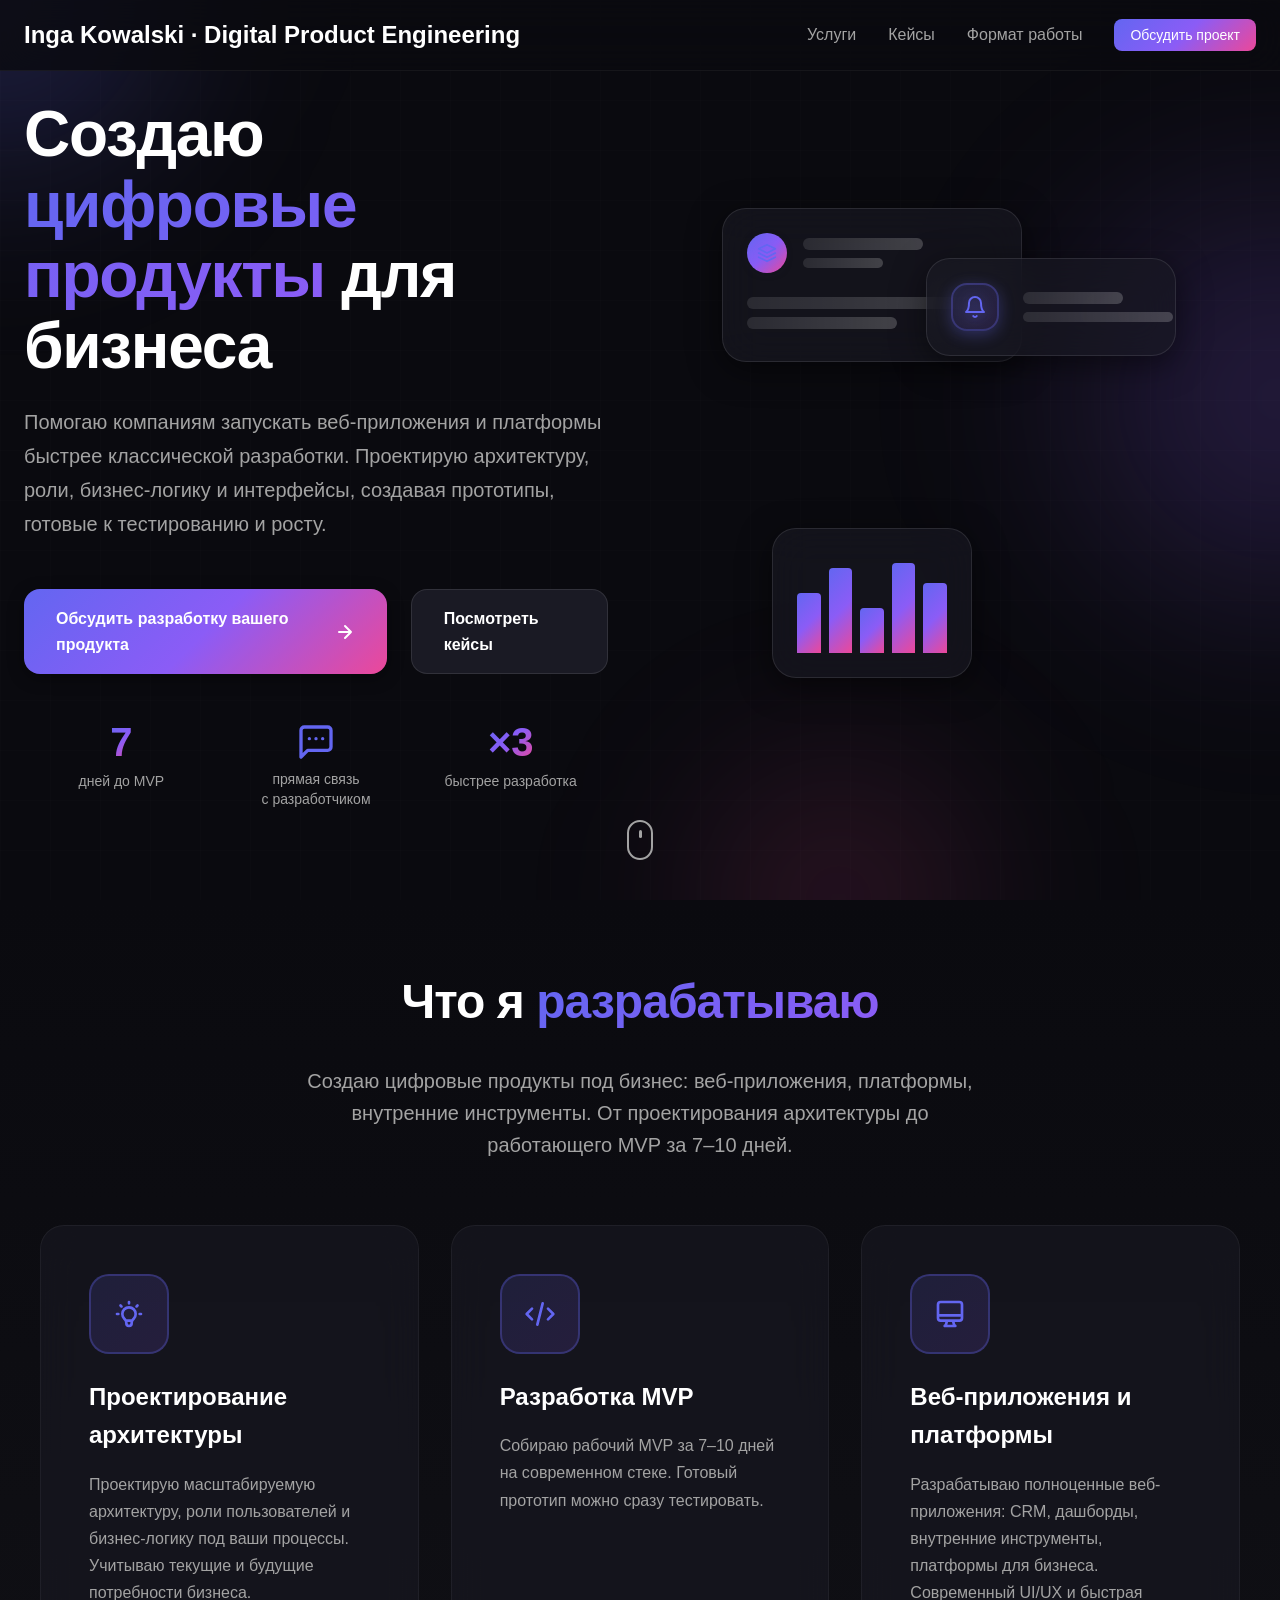
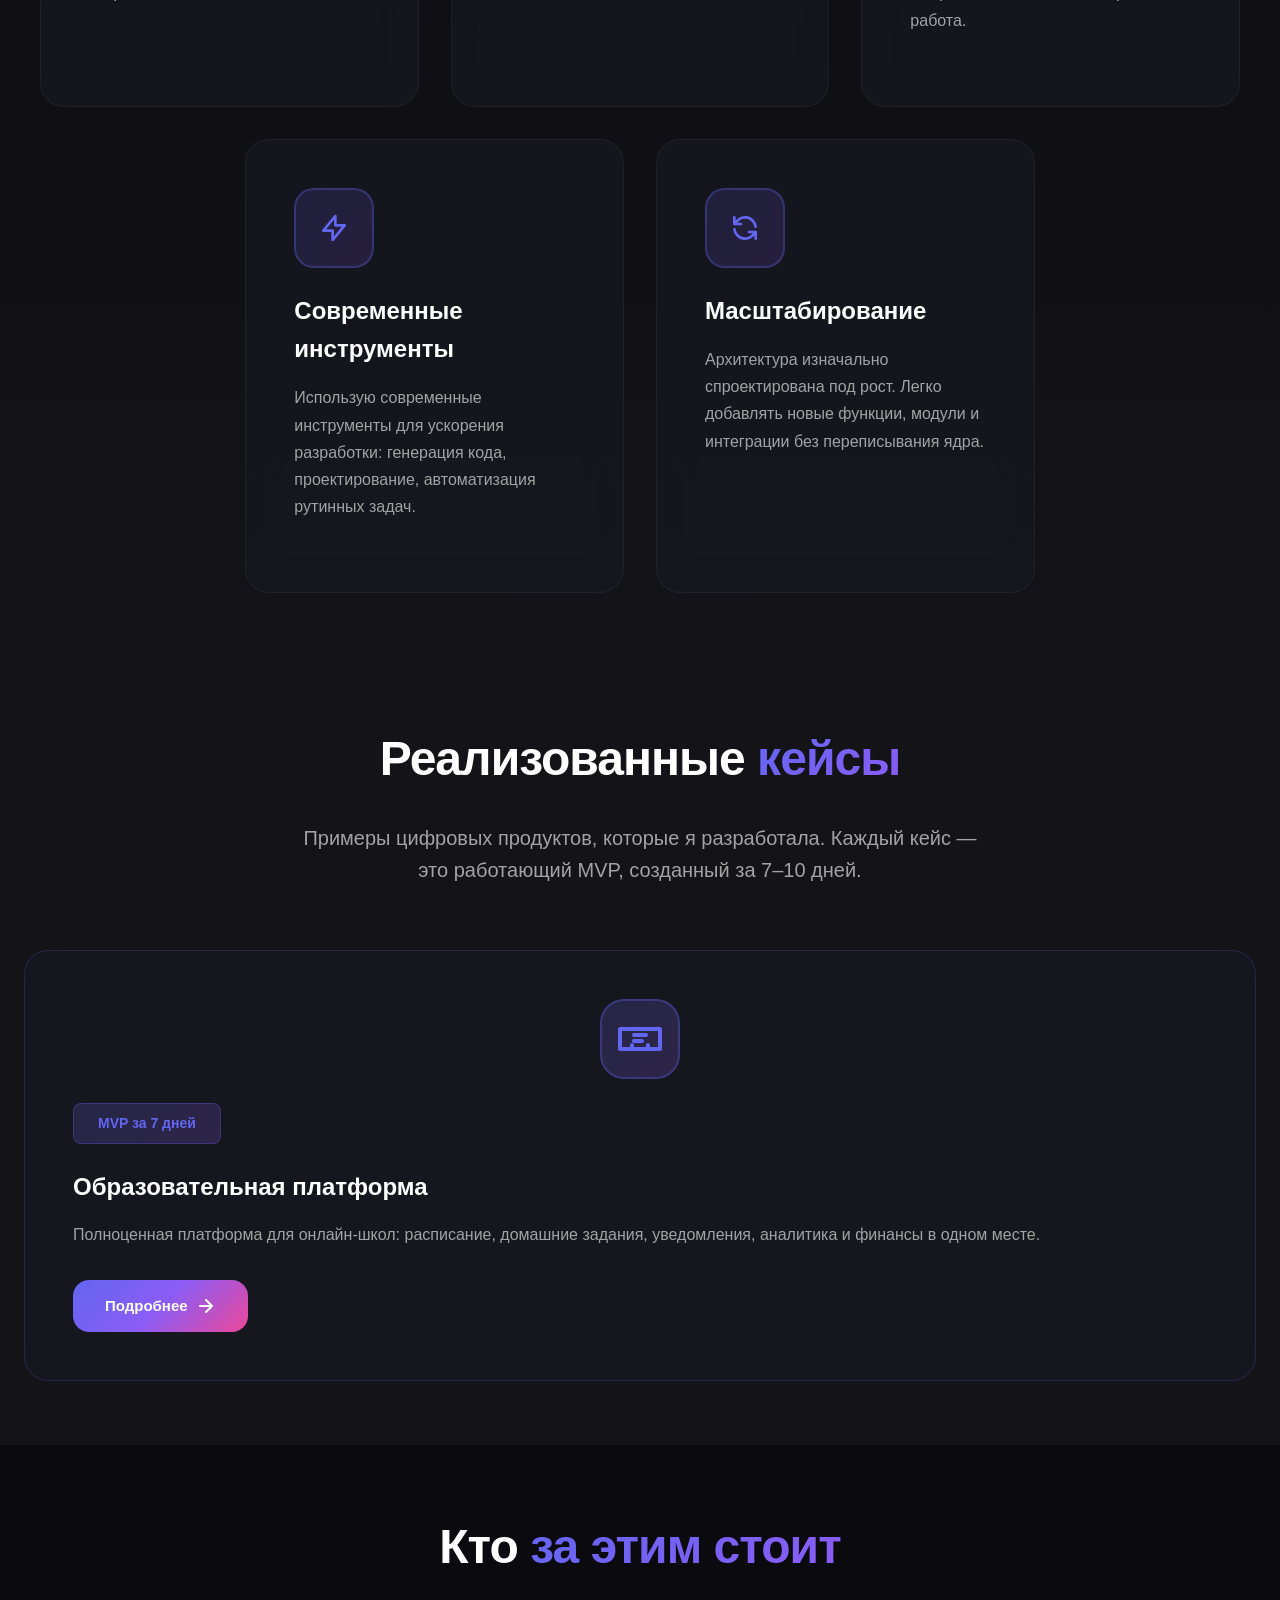
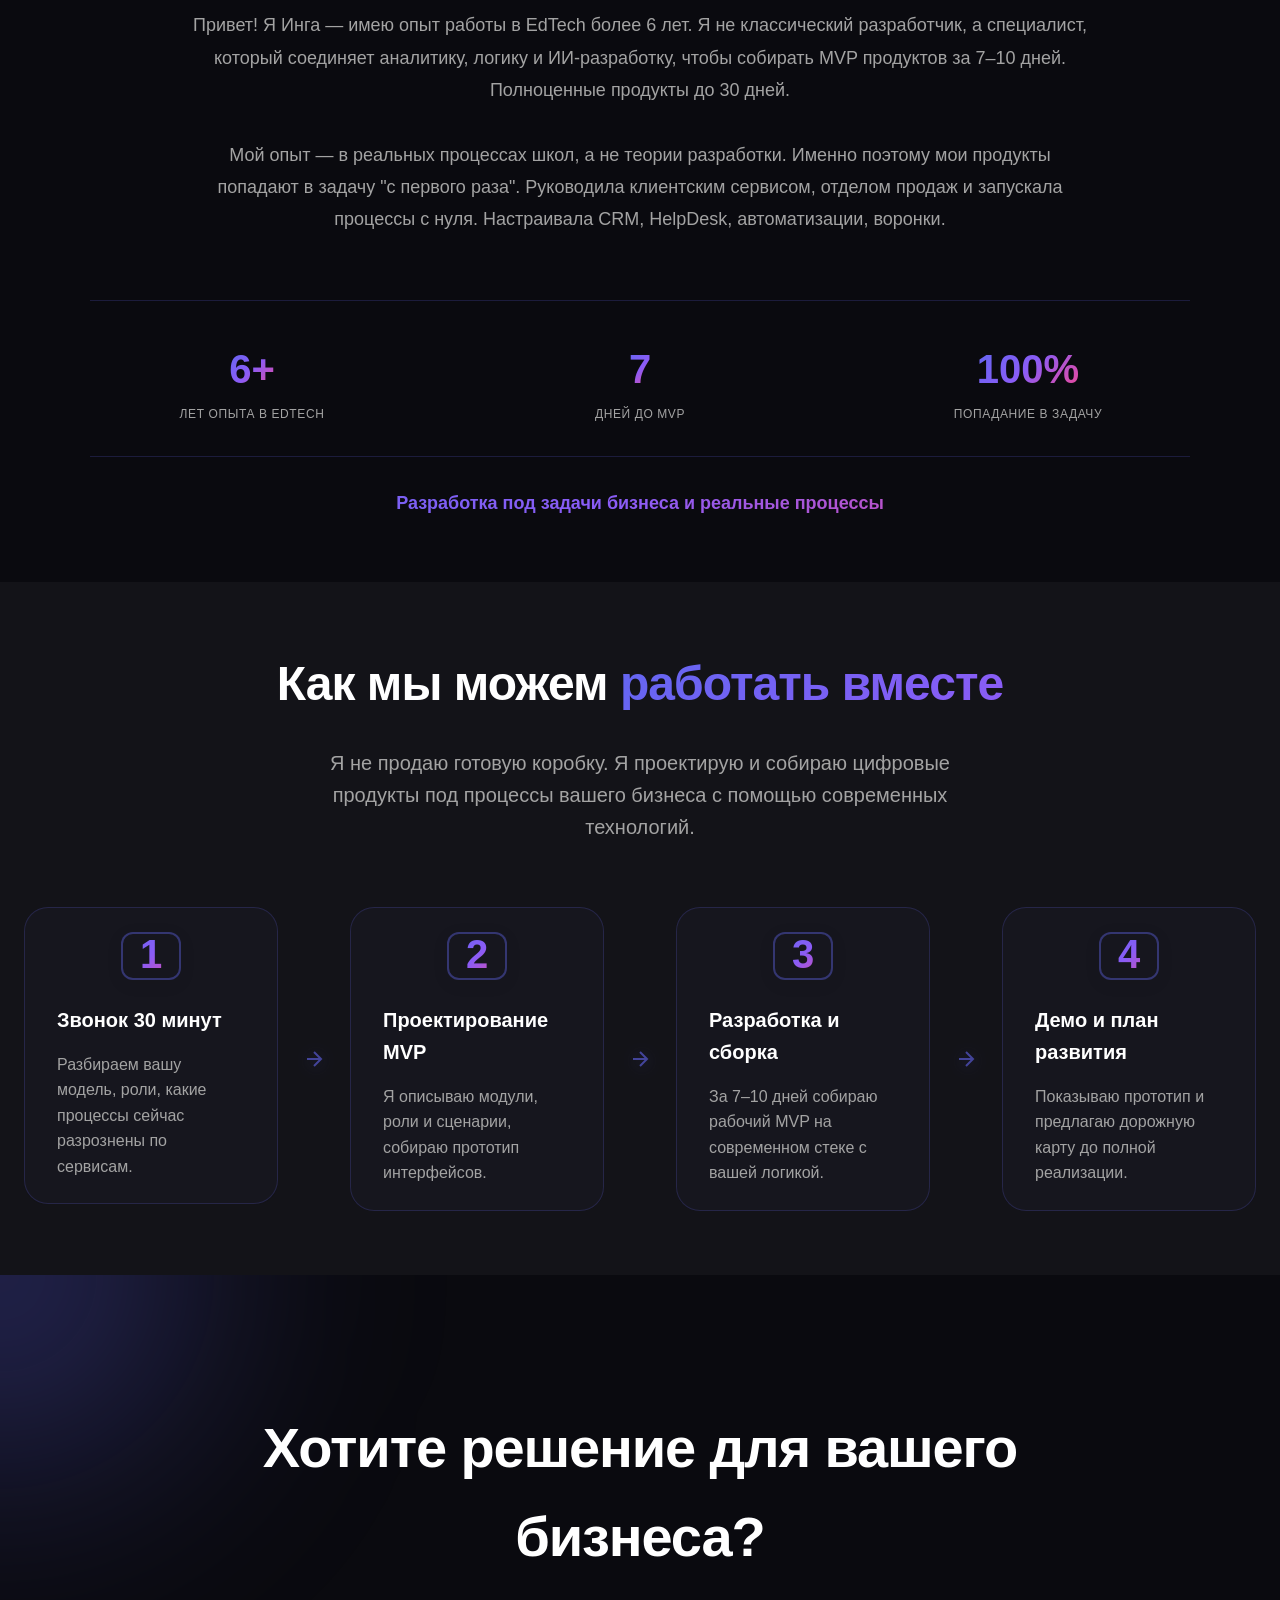
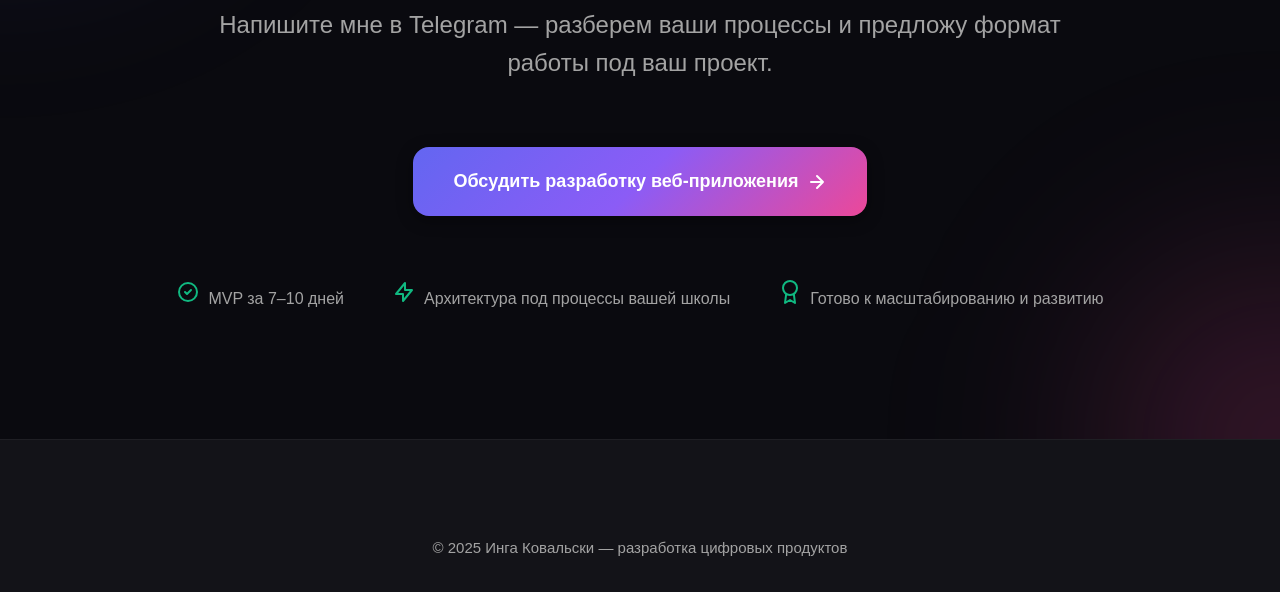
==== commit 747752c6: "security: add security meta tags for X-Frame-Options, CSP, and other headers" ====
--- a/index.html
+++ b/index.html
@@ -3,7 +3,14 @@
 <head>
     <meta charset="UTF-8">
     <meta name="viewport" content="width=device-width, initial-scale=1.0">
-    <title>EduPlatform MVP - Платформа для Онлайн-Школ</title>
+    
+    <!-- Security Headers -->
+    <meta http-equiv="X-Frame-Options" content="DENY">
+    <meta http-equiv="X-Content-Type-Options" content="nosniff">
+    <meta http-equiv="Referrer-Policy" content="strict-origin-when-cross-origin">
+    <meta http-equiv="Content-Security-Policy" content="default-src 'self'; style-src 'self' 'unsafe-inline' https://fonts.googleapis.com; font-src 'self' https://fonts.gstatic.com; script-src 'self' 'unsafe-inline'; img-src 'self' data:; connect-src 'self'; frame-ancestors 'none';">
+    
+    <title>Inga Kowalski — Digital Product Engineering</title>
     <link rel="stylesheet" href="styles.css">
     <link rel="preconnect" href="https://fonts.googleapis.com">
     <link rel="preconnect" href="https://fonts.gstatic.com" crossorigin>
--- a/styles.css
+++ b/styles.css
@@ -4463,3 +4463,113 @@
     }
 }
 
+/* ============================================
+   Блок "Персонализированный опыт для каждой роли"
+   DESKTOP: компактная верстка с центрированием
+   ============================================ */
+@media (min-width: 1024px) {
+    /* Модалка: отступы и max-width */
+    .case-detail {
+        max-width: 1200px !important;
+        margin: 40px auto !important;
+        padding: 32px 40px !important;
+    }
+    
+    /* Уменьшить максимальную ширину контента внутри модалки */
+    .case-detail .roles .container {
+        max-width: 1120px !important;
+        margin: 0 auto !important;
+    }
+    
+    /* Центрировать блок с текстом и мокапом (два столбца) */
+    .case-detail .role-split {
+        display: grid !important;
+        grid-template-columns: 1.1fr 1fr !important;
+        gap: 40px !important;
+        align-items: center !important;
+        justify-content: center !important;
+        max-width: 100% !important;
+    }
+    
+    /* Столбцы: текст и мокап */
+    .case-detail .role-info,
+    .case-detail .role-visual {
+        max-width: 100% !important;
+        width: 100% !important;
+    }
+    
+    /* Таб "Преподаватель": сбалансированные пропорции как у администратора */
+    .case-detail .role-content[data-role-content="teacher"] .role-split {
+        grid-template-columns: 1fr 1fr !important;
+        gap: 48px !important;
+    }
+    
+    .case-detail .role-content[data-role-content="teacher"] .role-visual {
+        max-width: 100% !important;
+        width: 100% !important;
+    }
+    
+    .case-detail .role-content[data-role-content="teacher"] .role-visual .mockup-browser {
+        max-width: 580px !important;
+        width: 100% !important;
+        height: auto !important;
+        max-height: none !important;
+        aspect-ratio: unset !important;
+        overflow: visible !important;
+    }
+    
+    .case-detail .role-content[data-role-content="teacher"] .role-visual .mockup-browser .browser-content {
+        height: auto !important;
+        min-height: 280px !important;
+        padding: var(--spacing-xl) !important;
+        display: block !important;
+    }
+    
+    .case-detail .role-content[data-role-content="teacher"] .role-visual .chart-demo {
+        width: 100% !important;
+        height: 120px !important;
+        margin-bottom: var(--spacing-lg) !important;
+    }
+    
+    .case-detail .role-content[data-role-content="teacher"] .role-visual .stats-grid {
+        width: 100% !important;
+        height: auto !important;
+        gap: var(--spacing-md) !important;
+    }
+    
+    .case-detail .role-content[data-role-content="teacher"] .role-visual .stat-box {
+        padding: var(--spacing-md) !important;
+    }
+    
+    .case-detail .role-content[data-role-content="teacher"] .role-visual .stat-number {
+        font-size: 2.5rem !important;
+    }
+    
+    .case-detail .role-content[data-role-content="teacher"] .role-visual .stat-label {
+        font-size: 0.875rem !important;
+    }
+    
+    /* Таб "Администратор": увеличить шрифты и уменьшить отступы */
+    .case-detail .role-content[data-role-content="admin"] .mockup-browser .browser-content {
+        padding: var(--spacing-md) var(--spacing-lg) !important;
+    }
+    
+    .case-detail .role-content[data-role-content="admin"] .kpi-item {
+        padding: var(--spacing-sm) var(--spacing-md) !important;
+    }
+    
+    .case-detail .role-content[data-role-content="admin"] .kpi-value {
+        font-size: 2.5rem !important;
+        margin-bottom: var(--spacing-xs) !important;
+    }
+    
+    .case-detail .role-content[data-role-content="admin"] .kpi-label {
+        font-size: 1rem !important;
+    }
+    
+    .case-detail .role-content[data-role-content="admin"] .admin-tab {
+        padding: var(--spacing-xs) var(--spacing-sm) !important;
+        font-size: 0.875rem !important;
+    }
+}
+
